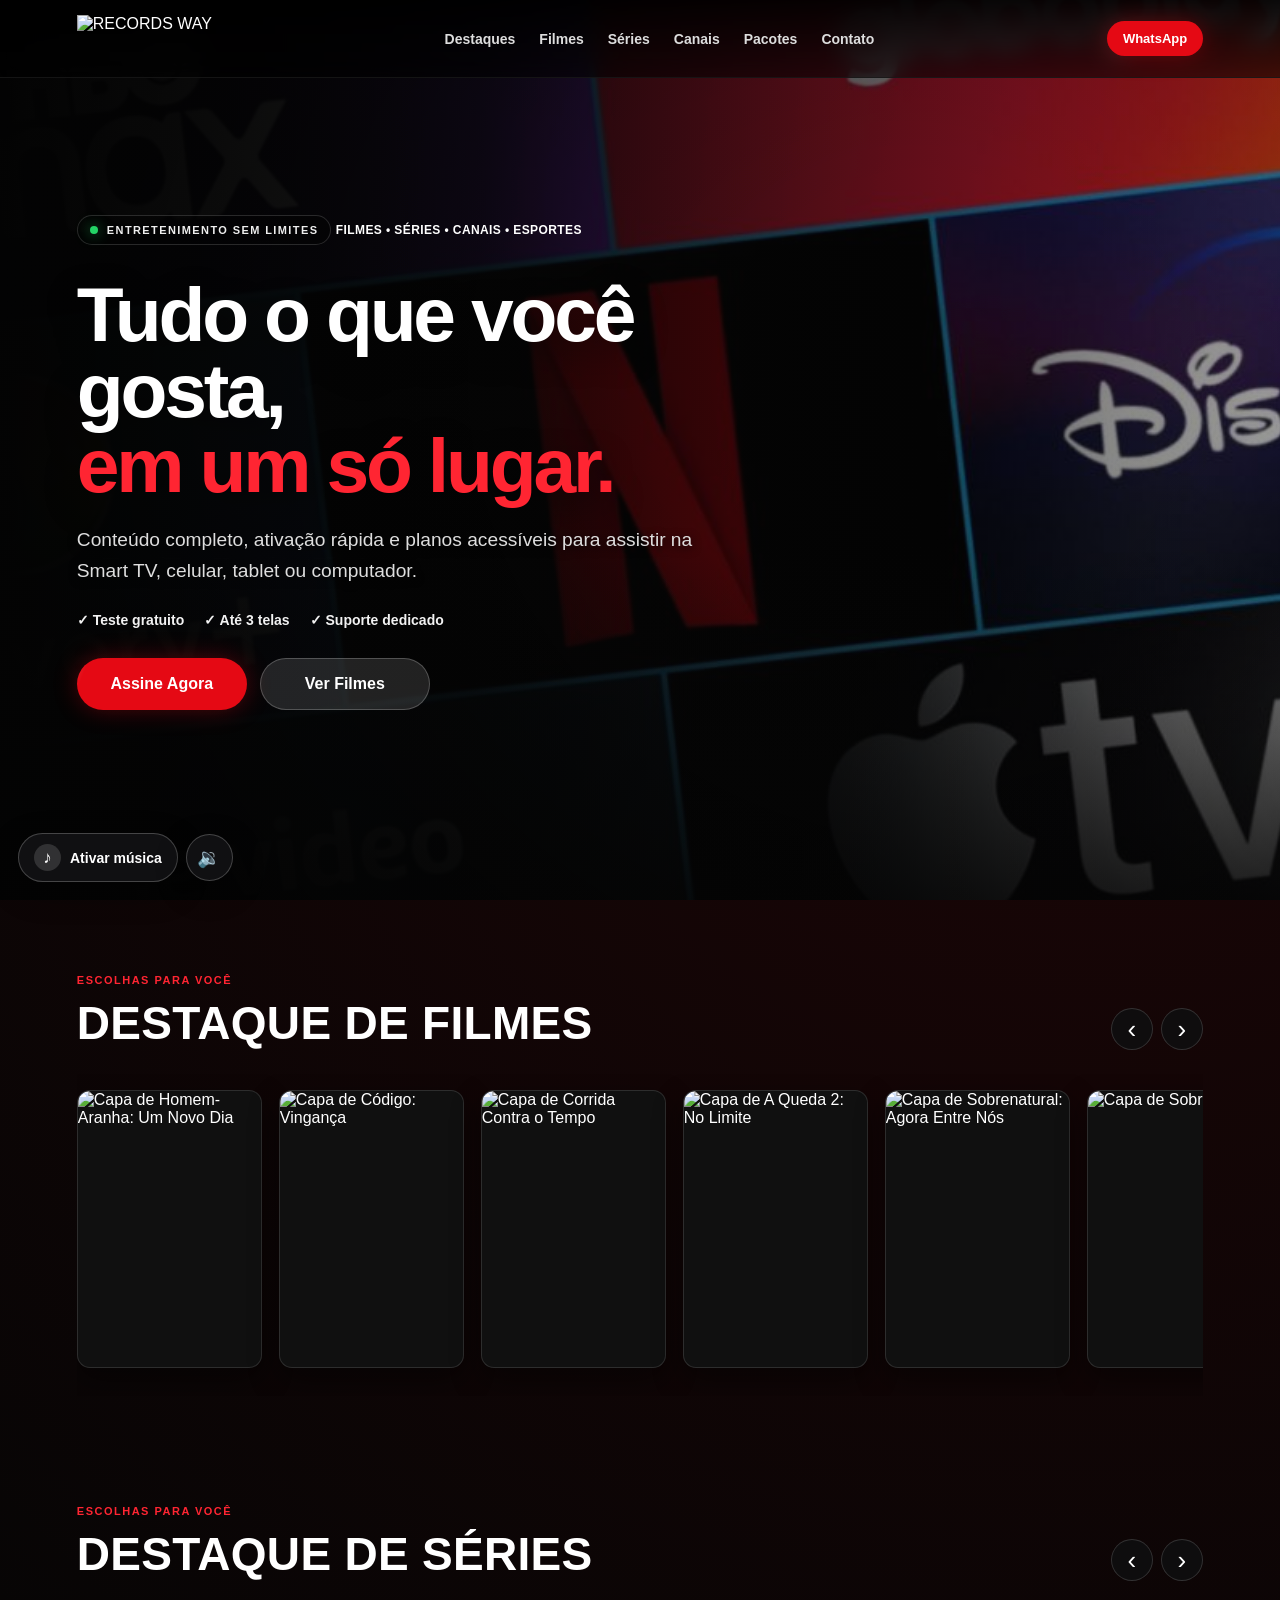
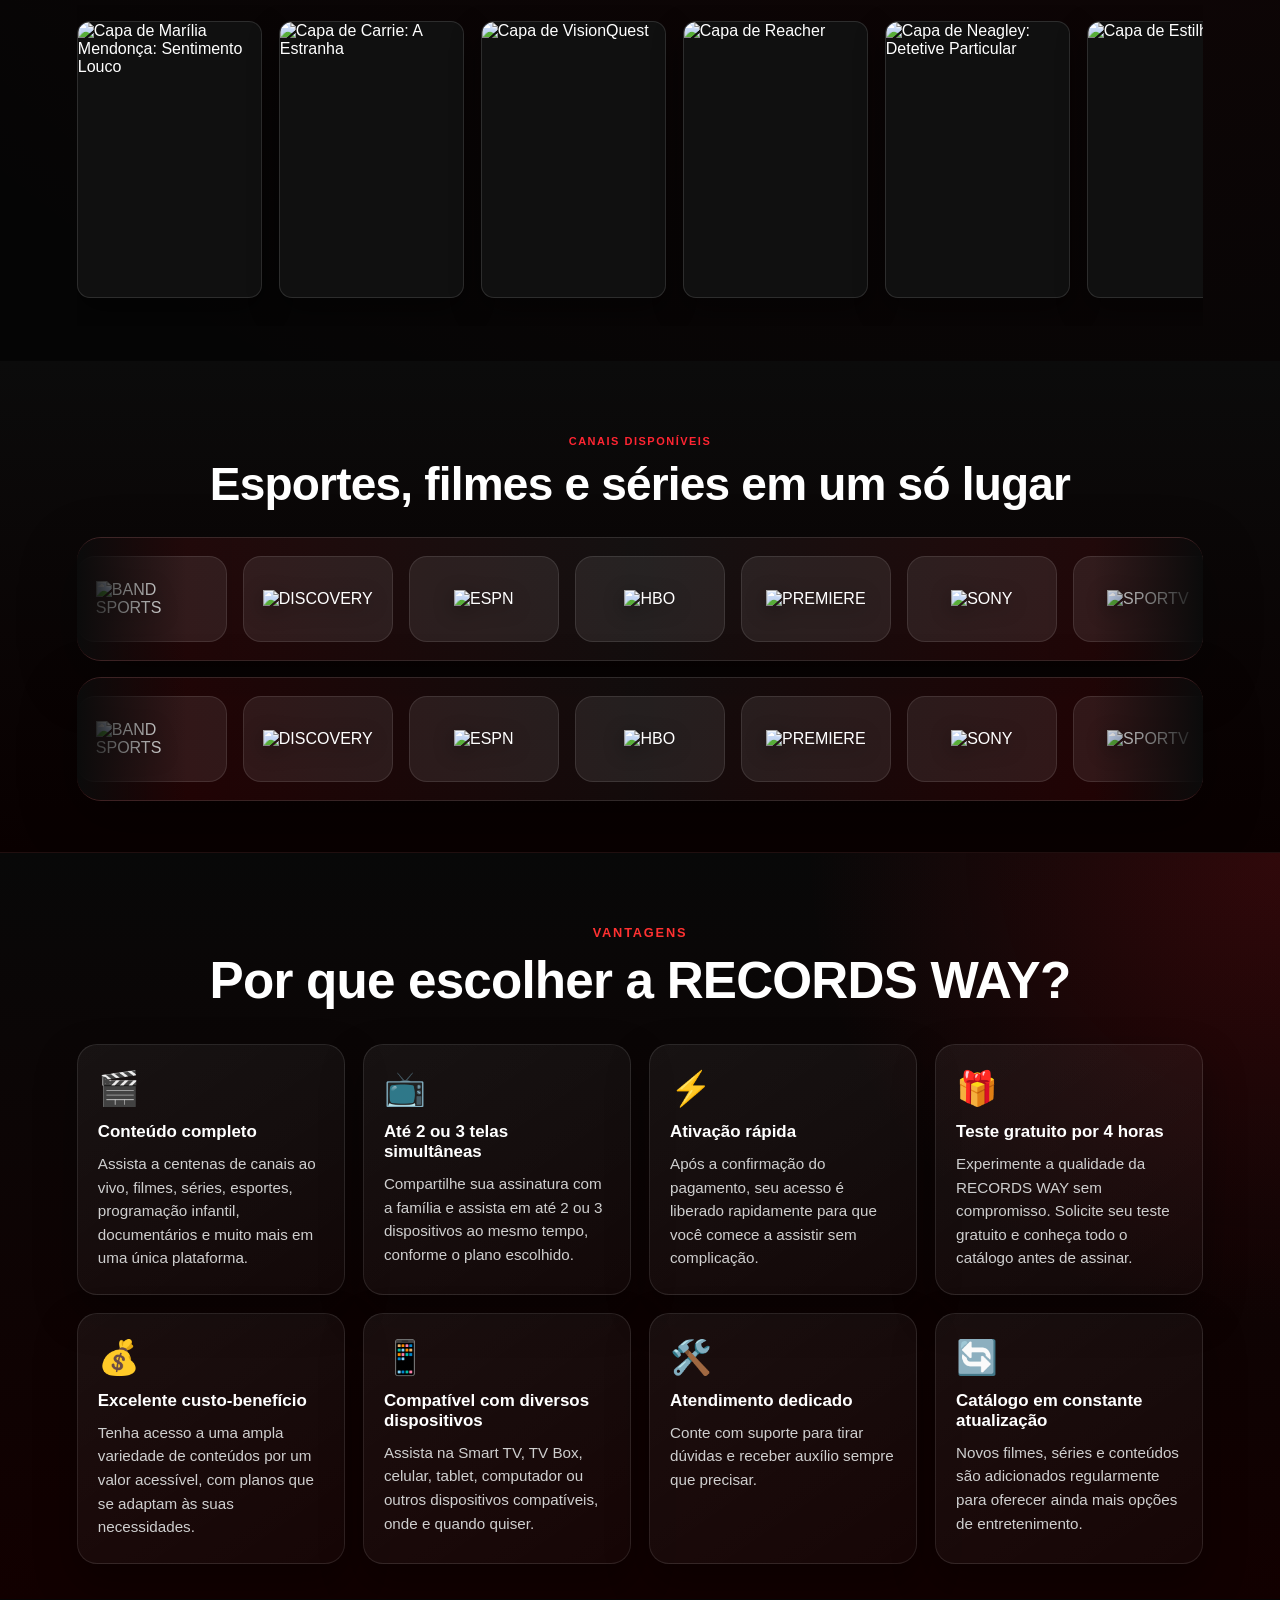
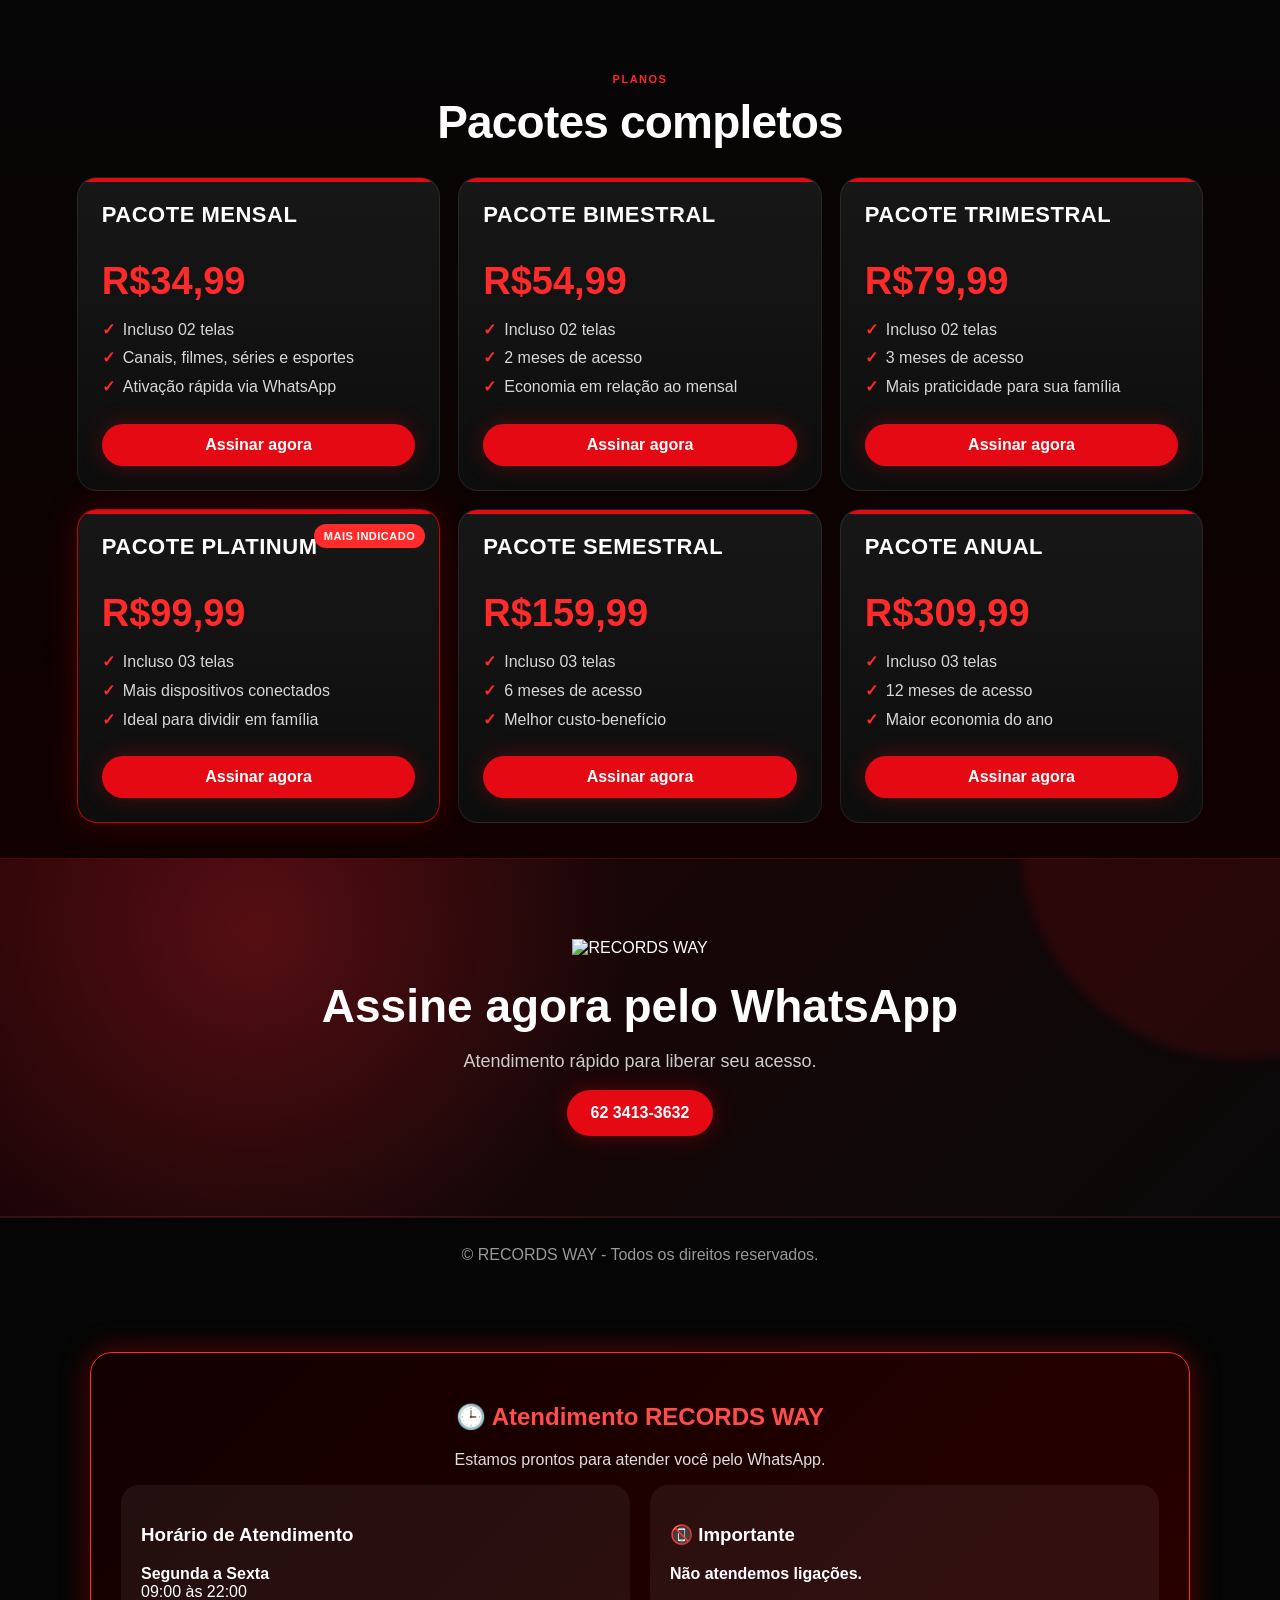
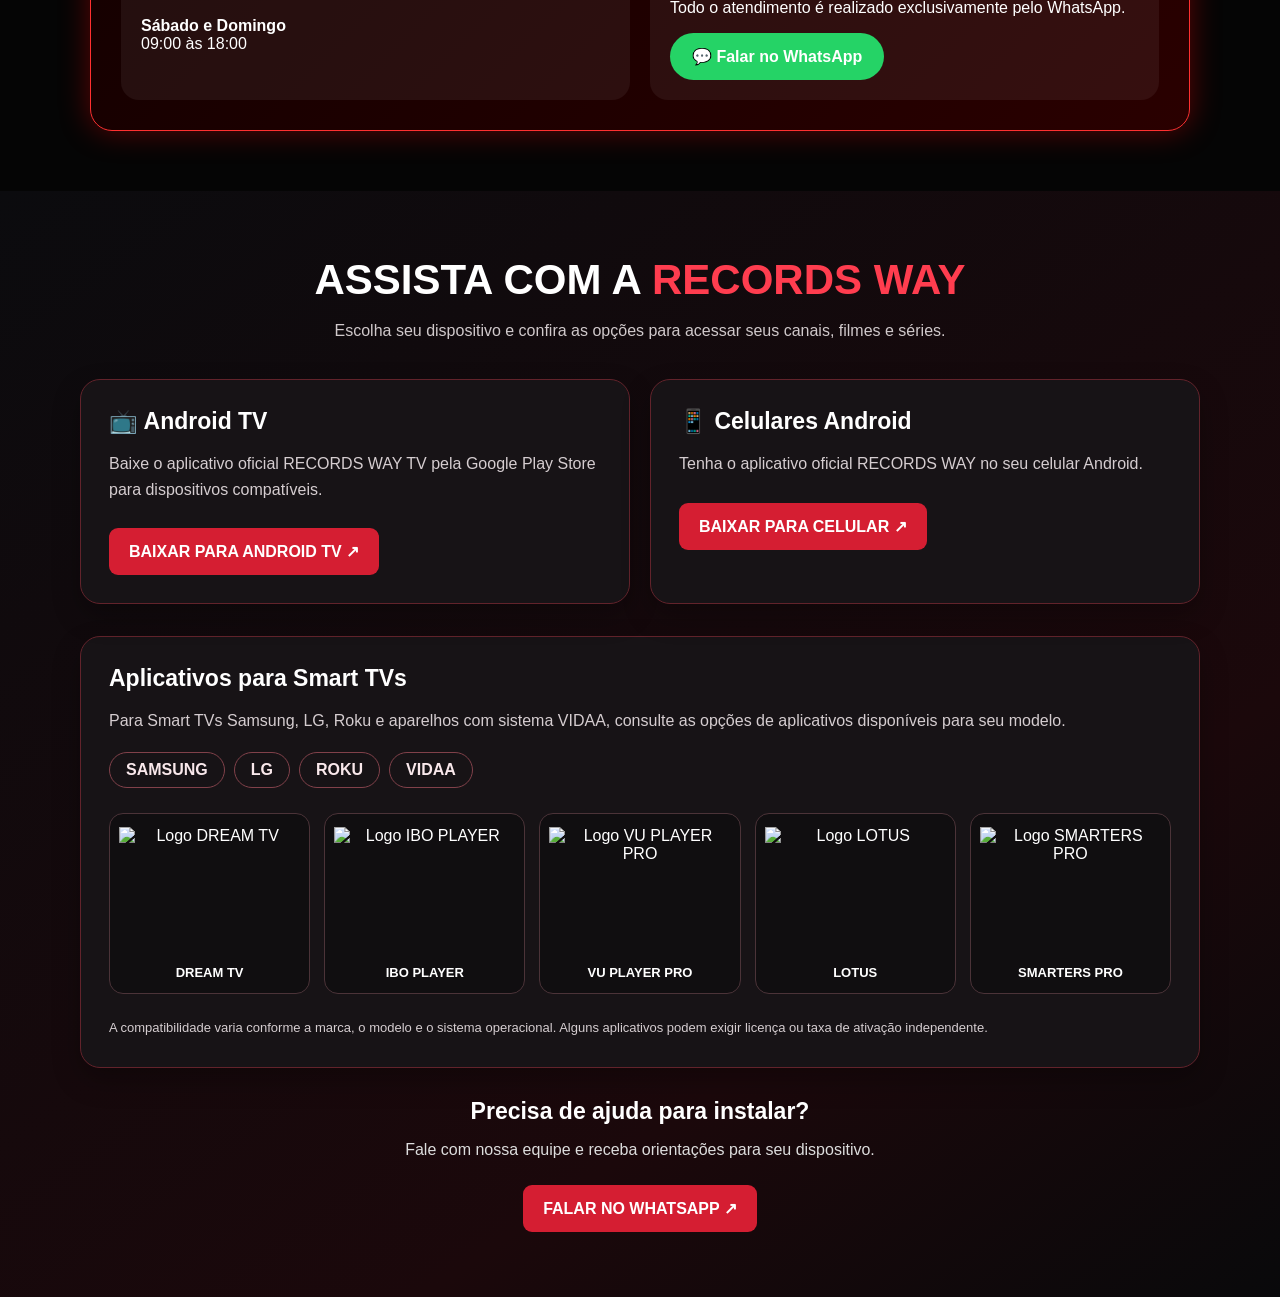
==== index.html @ 3a25c55c "Add files via upload" ====
<!DOCTYPE html>

<html lang="pt-BR">
<head>
<meta charset="utf-8"/>
<meta content="width=device-width, initial-scale=1.0" name="viewport"/>
<title>RECORDS WAY</title>
<!-- HTML ÚNICO: todas as imagens estão embutidas, pronto para GitHub Pages. -->
<link href="[data-uri]" rel="icon"/>
<style>
*{box-sizing:border-box}html{scroll-behavior:smooth}body{margin:0;background:#060606;color:#fff;font-family:Arial,Helvetica,sans-serif}a{color:inherit;text-decoration:none}.topo{position:fixed;z-index:50;top:0;left:0;width:100%;height:76px;display:flex;align-items:center;justify-content:space-between;padding:0 6%;background:linear-gradient(180deg,rgba(0,0,0,.92),rgba(0,0,0,.55));backdrop-filter:blur(12px);border-bottom:1px solid rgba(255,255,255,.08)}.marca img{height:48px;width:auto;display:block}.topo nav{display:flex;gap:24px;font-weight:700;font-size:14px;color:#ddd}.topo nav a:hover{color:#ff1c1c}.btn{display:inline-flex;align-items:center;justify-content:center;background:#e50914;color:#fff;padding:14px 24px;border-radius:999px;font-weight:800;box-shadow:0 0 25px rgba(229,9,20,.32);transition:.25s}.btn:hover{transform:translateY(-2px);background:#ff1723}.btn.pequeno{padding:10px 16px;font-size:13px}.btn.secundario{background:rgba(255,255,255,.12);border:1px solid rgba(255,255,255,.22);box-shadow:none}.hero{position:relative;min-height:680px;display:flex;align-items:center;padding:130px 6% 80px;overflow:hidden}.hero-bg{position:absolute;inset:0;background:linear-gradient(90deg,#050505 0%,rgba(5,5,5,.9) 38%,rgba(5,5,5,.35) 100%),url('[data-uri]') center/cover no-repeat;filter:saturate(1.1)}.hero:after{content:"";position:absolute;inset:0;background:radial-gradient(circle at 85% 20%,rgba(229,9,20,.38),transparent 32%),linear-gradient(0deg,#060606 0%,transparent 36%)}.hero-conteudo{position:relative;z-index:2;max-width:650px}.tag,.titulo span,.titulo-linha span{display:inline-block;color:#ff3030;text-transform:uppercase;letter-spacing:2px;font-size:12px;font-weight:900;margin-bottom:10px}.hero h1{font-size:clamp(42px,6vw,82px);line-height:.95;margin:0 0 18px}.hero p{font-size:20px;color:#d8d8d8;max-width:540px;line-height:1.5}.acoes{display:flex;gap:14px;flex-wrap:wrap;margin-top:28px}.secao{padding:60px 6%}.titulo-linha{display:flex;align-items:flex-end;justify-content:space-between;gap:20px;margin-bottom:24px}.titulo-linha h2,.titulo h2,.info h2,.cta-final h2{font-size:clamp(28px,4vw,46px);margin:0}.controles{display:flex;gap:8px}.controles button{width:42px;height:42px;border-radius:50%;border:1px solid rgba(255,255,255,.18);background:rgba(255,255,255,.1);color:#fff;font-size:26px;cursor:pointer}.controles button:hover{background:#e50914}.carrossel{display:flex;gap:18px;overflow-x:auto;scroll-snap-type:x mandatory;padding-bottom:18px;scrollbar-width:none}.carrossel::-webkit-scrollbar{display:none}.destaque-card{min-width:min(520px,86vw);height:310px;position:relative;border-radius:24px;overflow:hidden;background:#111;scroll-snap-align:start;box-shadow:0 18px 55px rgba(0,0,0,.55)}.destaque-card img{width:100%;height:100%;object-fit:cover;transition:.5s}.destaque-card:hover img{transform:scale(1.06)}.destaque-card:after{content:"";position:absolute;inset:0;background:linear-gradient(0deg,rgba(0,0,0,.9),transparent 62%)}.destaque-card div{position:absolute;left:22px;right:22px;bottom:20px;z-index:2}.destaque-card h3{font-size:28px;margin:0 0 6px}.destaque-card p{margin:0;color:#ddd}.poster{min-width:205px;scroll-snap-align:start}.poster img{width:205px;height:310px;object-fit:cover;border-radius:18px;display:block;box-shadow:0 18px 45px rgba(0,0,0,.45);border:1px solid rgba(255,255,255,.08);transition:.25s}.poster:hover img{transform:scale(1.055);border-color:rgba(255,0,0,.55)}.poster h3{font-size:16px;margin:12px 0 0;color:#fff}.beneficios{display:grid;grid-template-columns:1fr 1.4fr;gap:28px;align-items:start}.info p{color:#cfcfcf;font-size:18px;line-height:1.5}.cards-info{display:grid;grid-template-columns:repeat(3,1fr);gap:16px}.cards-info article,.grid-pacotes article{background:linear-gradient(180deg,#171717,#0d0d0d);padding:24px;border-radius:20px;border:1px solid rgba(255,255,255,.08)}.cards-info h3,.grid-pacotes h3{margin-top:0}.cards-info p,.grid-pacotes p{color:#cfcfcf;line-height:1.45}.pacotes{background:linear-gradient(180deg,#060606,#110000)}.titulo{text-align:center;margin-bottom:28px}.grid-pacotes{display:grid;grid-template-columns:repeat(3,1fr);gap:18px}.grid-pacotes strong{font-size:34px;color:#ff2a2a}.destaque-plano{border-color:rgba(255,0,0,.7)!important;box-shadow:0 0 35px rgba(229,9,20,.22)}.cta-final{text-align:center;padding:80px 6%;background:radial-gradient(circle at center,rgba(229,9,20,.24),transparent 44%),#080808}.cta-final img{height:82px;width:auto;max-width:90%;margin-bottom:22px}.cta-final p{color:#ccc;font-size:18px}footer{text-align:center;padding:28px 6%;color:#999;border-top:1px solid rgba(255,255,255,.08)}@media(max-width:850px){.topo{height:auto;min-height:74px;gap:14px;flex-wrap:wrap;padding:14px 5%}.topo nav{order:3;width:100%;justify-content:center;gap:14px;font-size:13px}.marca img{height:38px;width:auto}.hero{min-height:620px;padding-top:150px}.beneficios{grid-template-columns:1fr}.cards-info,.grid-pacotes{grid-template-columns:1fr}.poster{min-width:165px}.poster img{width:165px;height:250px}.destaque-card{height:260px}.btn.pequeno{display:none}}

.beneficios{position:relative;overflow:hidden;background:radial-gradient(circle at top left,rgba(229,9,20,.18),transparent 34%),linear-gradient(180deg,#080808,#0d0d0d);}
.beneficios .info{max-width:1160px;margin:0 auto;text-align:center;}
.beneficios h2{font-size:clamp(28px,4vw,46px);margin:0 0 34px;letter-spacing:-.03em;text-transform:uppercase;}
.features{display:grid;grid-template-columns:repeat(4,minmax(0,1fr));gap:24px;margin-top:28px;}
.feature{position:relative;min-height:245px;padding:34px 26px 30px;border-radius:24px;background:linear-gradient(180deg,rgba(255,255,255,.09),rgba(255,255,255,.035));border:1px solid rgba(255,255,255,.12);box-shadow:0 18px 50px rgba(0,0,0,.38);overflow:hidden;transition:transform .35s ease,border-color .35s ease,box-shadow .35s ease;}
.feature:before{content:"";position:absolute;inset:-2px;background:linear-gradient(135deg,rgba(229,9,20,.55),transparent 38%,rgba(255,255,255,.12));opacity:.25;pointer-events:none;}
.feature:hover{transform:translateY(-10px) scale(1.02);border-color:rgba(255,32,43,.65);box-shadow:0 28px 70px rgba(229,9,20,.22);}
.feature .icone{display:inline-flex;align-items:center;justify-content:center;width:76px;height:76px;margin-bottom:20px;border-radius:22px;background:rgba(229,9,20,.14);font-size:42px;box-shadow:0 0 35px rgba(229,9,20,.28);}
.feature h3{position:relative;margin:0 0 14px;font-size:22px;color:#fff;}
.feature p{position:relative;margin:0;color:#d8d8d8;line-height:1.65;font-size:16px;}
@media(max-width:1100px){.features{grid-template-columns:repeat(2,minmax(0,1fr));}}@media(max-width:900px){.features{grid-template-columns:1fr}.feature{min-height:auto}.beneficios h2{text-align:center}}



/* Seção com logos de canais à direita */
.beneficios-com-canais{background:radial-gradient(circle at 82% 28%,rgba(229,9,20,.18),transparent 35%),linear-gradient(180deg,#080808,#0f0000);}
.beneficios-layout{display:grid;grid-template-columns:minmax(0,1.15fr) minmax(320px,.85fr);gap:30px;align-items:start;}
.beneficios-layout .features{grid-template-columns:repeat(2,minmax(0,1fr));}
.canais-box{position:sticky;top:92px;padding:28px;border-radius:28px;background:linear-gradient(180deg,rgba(255,255,255,.08),rgba(255,255,255,.03));border:1px solid rgba(255,255,255,.12);box-shadow:0 24px 70px rgba(0,0,0,.45);overflow:hidden;}
.canais-box:before{content:"";position:absolute;inset:-70px -90px auto auto;width:220px;height:220px;background:rgba(229,9,20,.26);filter:blur(50px);border-radius:50%;}
.tag-canais{position:relative;display:inline-flex;margin-bottom:14px;padding:8px 13px;border-radius:999px;background:rgba(229,9,20,.18);color:#fff;border:1px solid rgba(255,255,255,.12);font-size:13px;font-weight:800;text-transform:uppercase;letter-spacing:.05em;}
.canais-box h3{position:relative;margin:0 0 22px;font-size:clamp(22px,2.4vw,34px);line-height:1.08;color:#fff;}
.logos-canais{position:relative;display:grid;grid-template-columns:repeat(2,minmax(0,1fr));gap:14px;}
.canal-logo{min-height:86px;display:flex;align-items:center;justify-content:center;flex-direction:column;gap:8px;padding:14px;border-radius:18px;background:rgba(0,0,0,.42);border:1px solid rgba(255,255,255,.09);transition:.28s ease;}
.canal-logo:hover{transform:translateY(-5px) scale(1.03);border-color:rgba(255,32,43,.65);box-shadow:0 18px 42px rgba(229,9,20,.22);}
.canal-logo img{max-width:132px;max-height:42px;object-fit:contain;filter:drop-shadow(0 0 10px rgba(255,255,255,.08));}
.canal-logo span{font-size:11px;color:#bdbdbd;text-align:center;letter-spacing:.04em;text-transform:uppercase;}
@media(max-width:1050px){.beneficios-layout{grid-template-columns:1fr}.canais-box{position:relative;top:auto}.beneficios-layout .features{grid-template-columns:repeat(2,minmax(0,1fr));}}
@media(max-width:700px){.beneficios-layout .features,.logos-canais{grid-template-columns:1fr}.canais-box{padding:22px}.canal-logo{min-height:76px}.canal-logo img{max-width:160px;max-height:44px}}


/* Opção 03 - benefícios + canais em faixas horizontais */
.beneficios-opcao-03{display:block;background:radial-gradient(circle at top,rgba(229,9,20,.18),transparent 42%),linear-gradient(180deg,#080808,#0b0b0b);padding-top:70px;padding-bottom:38px;}
.beneficios-topo{text-align:center;max-width:1000px;margin:0 auto 32px;}
.beneficios-topo h2{font-size:clamp(30px,4.4vw,52px);margin:0;text-transform:uppercase;letter-spacing:-.04em;}
.features-opcao-03{display:grid;grid-template-columns:repeat(4,minmax(0,1fr));gap:18px;max-width:1180px;margin:0 auto;}
.features-opcao-03 .feature{background:linear-gradient(180deg,rgba(255,255,255,.08),rgba(255,255,255,.03));border:1px solid rgba(255,255,255,.12);border-radius:24px;padding:26px 22px;min-height:230px;text-align:center;box-shadow:0 18px 50px rgba(0,0,0,.35);transition:.25s;}
.features-opcao-03 .feature:hover{transform:translateY(-6px);border-color:rgba(255,0,0,.55);box-shadow:0 24px 70px rgba(229,9,20,.16);}
.features-opcao-03 .icone{font-size:42px;display:block;margin-bottom:14px;}
.features-opcao-03 h3{margin:0 0 10px;font-size:20px;color:#fff;}
.features-opcao-03 p{margin:0;color:#cfcfcf;line-height:1.48;font-size:15px;}
.feature-teste{background:linear-gradient(180deg,rgba(229,9,20,.22),rgba(255,255,255,.04))!important;border-color:rgba(229,9,20,.55)!important;}
.canais-disponiveis-opcao-03{padding-top:42px;padding-bottom:64px;background:linear-gradient(180deg,#0b0b0b,#090000);overflow:hidden;}
.canais-titulo{margin-bottom:26px;}
.canais-titulo h2{max-width:920px;margin:0 auto;font-size:clamp(28px,4vw,46px);}
.faixa-canais{position:relative;margin:16px auto;max-width:1180px;overflow:hidden;border-top:1px solid rgba(255,255,255,.12);border-bottom:1px solid rgba(255,255,255,.12);background:linear-gradient(90deg,rgba(229,9,20,.12),rgba(255,255,255,.045),rgba(229,9,20,.12));border-radius:24px;padding:18px 0;box-shadow:0 18px 55px rgba(0,0,0,.38);}
.faixa-canais:before,.faixa-canais:after{content:"";position:absolute;top:0;width:110px;height:100%;z-index:3;pointer-events:none;}
.faixa-canais:before{left:0;background:linear-gradient(90deg,#0b0b0b,transparent);}
.faixa-canais:after{right:0;background:linear-gradient(270deg,#0b0b0b,transparent);}
.linha-logos{display:flex;align-items:center;gap:16px;width:max-content;animation:rw-marquee 26s linear infinite;}
.faixa-canais-dois .linha-logos{animation-direction:reverse;animation-duration:32s;}
.canal-logo{flex:0 0 auto;width:150px;height:76px;border-radius:18px;background:rgba(255,255,255,.08);border:1px solid rgba(255,255,255,.10);display:flex;align-items:center;justify-content:center;padding:13px 18px;transition:.25s;}
.canal-logo:hover{transform:scale(1.06);background:rgba(229,9,20,.16);border-color:rgba(255,0,0,.45);box-shadow:0 0 24px rgba(229,9,20,.26);}
.canal-logo img{display:block;max-width:116px;max-height:46px;object-fit:contain;filter:drop-shadow(0 5px 10px rgba(0,0,0,.4));}
@keyframes rw-marquee{from{transform:translateX(0)}to{transform:translateX(-50%)}}
@media(max-width:1050px){.features-opcao-03{grid-template-columns:repeat(2,minmax(0,1fr));}.features-opcao-03 .feature{min-height:210px}.canal-logo{width:132px;height:68px}.canal-logo img{max-width:102px;max-height:40px}}
@media(max-width:620px){.beneficios-opcao-03{padding-top:48px}.features-opcao-03{grid-template-columns:1fr}.features-opcao-03 .feature{min-height:auto}.faixa-canais{border-radius:18px;margin:12px -2%;}.canal-logo{width:118px;height:62px;padding:10px 14px}.canal-logo img{max-width:92px;max-height:34px}.linha-logos{gap:12px;animation-duration:20s}}


.grid-pacotes article{position:relative;overflow:hidden;display:flex;flex-direction:column;gap:12px;min-height:245px}.grid-pacotes article:before{content:"";position:absolute;top:0;left:0;width:100%;height:4px;background:#e50914}.grid-pacotes h3{font-size:22px;text-transform:uppercase;letter-spacing:.5px}.grid-pacotes .valor{font-size:38px;color:#ff2a2a;font-weight:900;line-height:1}.grid-pacotes ul{list-style:none;padding:0;margin:4px 0 10px;color:#d7d7d7;line-height:1.8}.grid-pacotes li:before{content:"✓";color:#ff2a2a;font-weight:900;margin-right:8px}.grid-pacotes .btn-plano{margin-top:auto;display:inline-flex;justify-content:center;align-items:center;background:#e50914;color:#fff;border-radius:999px;padding:12px 16px;font-weight:900;box-shadow:0 0 22px rgba(229,9,20,.28);transition:.25s}.grid-pacotes .btn-plano:hover{transform:translateY(-2px);background:#ff1723}.destaque-plano .selo{position:absolute;top:14px;right:14px;background:#ff2a2a;color:#fff;border-radius:999px;padding:6px 10px;font-size:11px;font-weight:900;letter-spacing:.5px}
.poster h3{display:none!important;}

.canal-logo-novo img{max-width:160px;max-height:58px;object-fit:contain;filter:drop-shadow(0 8px 14px rgba(0,0,0,.45));}
@media(max-width:700px){.canal-logo-novo img{max-width:150px;max-height:50px}}


/* Seção Por que escolher - adicionada */
.beneficios-records{
  padding:70px 6%;
  background:radial-gradient(circle at top right,rgba(229,9,20,.18),transparent 32%),linear-gradient(180deg,#080808,#120000);
  border-top:1px solid rgba(255,255,255,.06);
}
.beneficios-records .titulo-beneficios{text-align:center;margin-bottom:34px;}
.beneficios-records .titulo-beneficios span{color:#ff3131;text-transform:uppercase;letter-spacing:.14em;font-weight:800;font-size:.8rem;}
.beneficios-records .titulo-beneficios h2{color:#fff;font-size:clamp(2rem,4vw,3.2rem);margin:10px 0 0;}
.grid-beneficios-records{display:grid;grid-template-columns:repeat(4,minmax(0,1fr));gap:18px;max-width:1220px;margin:0 auto;}
.card-beneficio-records{background:linear-gradient(145deg,rgba(255,255,255,.08),rgba(255,255,255,.03));border:1px solid rgba(255,255,255,.10);border-radius:20px;padding:24px 20px;box-shadow:0 18px 40px rgba(0,0,0,.35);transition:.25s ease;min-height:220px;}
.card-beneficio-records:hover{transform:translateY(-6px);border-color:rgba(255,49,49,.65);box-shadow:0 20px 55px rgba(229,9,20,.22);}
.card-beneficio-records .icone{font-size:2.1rem;display:block;margin-bottom:14px;}
.card-beneficio-records h3{color:#fff;margin:0 0 10px;font-size:1.06rem;}
.card-beneficio-records p{color:#cfcfcf;line-height:1.55;font-size:.95rem;margin:0;}
@media(max-width:1050px){.grid-beneficios-records{grid-template-columns:repeat(2,minmax(0,1fr));}.card-beneficio-records{min-height:190px;}}
@media(max-width:620px){.beneficios-records{padding:52px 5%;}.grid-beneficios-records{grid-template-columns:1fr;}.card-beneficio-records{min-height:auto;}}


/* Ajuste: exibir as capas completas na seção Destaques de lançamentos */
.poster img{
  object-fit:contain;
  object-position:center;
  background:#0b0b0b;
  padding:3px;
}

/* Correção definitiva: capas completas nos Destaques da Semana */
.destaque-carrossel{align-items:flex-start;}
.destaque-card{
  min-width:220px !important;
  width:220px !important;
  height:auto !important;
  border-radius:18px !important;
  overflow:visible !important;
  background:transparent !important;
  box-shadow:none !important;
}
.destaque-card img{
  width:220px !important;
  height:auto !important;
  aspect-ratio:2 / 3 !important;
  object-fit:contain !important;
  object-position:center !important;
  display:block !important;
  border-radius:18px !important;
  background:#111 !important;
  border:1px solid rgba(255,255,255,.10) !important;
  box-shadow:0 18px 55px rgba(0,0,0,.55) !important;
}
.destaque-card:hover img{transform:scale(1.025) !important;}
.destaque-card:after{display:none !important;}
.destaque-card div{
  position:static !important;
  padding:12px 3px 0 !important;
}
.destaque-card h3{font-size:17px !important;margin:0 0 5px !important;}
.destaque-card p{font-size:13px !important;margin:0 !important;color:#bdbdbd !important;}
@media(max-width:850px){
  .destaque-card{min-width:170px !important;width:170px !important;}
  .destaque-card img{width:170px !important;}
}


/* Ajuste final dos destaques: imagem completa, sem áreas pretas e sem títulos */
.destaque-carrossel{align-items:flex-start!important;}
.destaque-card{
  min-width:220px!important;
  width:220px!important;
  height:auto!important;
  overflow:visible!important;
  background:transparent!important;
  border-radius:18px!important;
  box-shadow:none!important;
}
.destaque-card img{
  display:block!important;
  width:220px!important;
  height:auto!important;
  aspect-ratio:auto!important;
  object-fit:fill!important;
  object-position:center!important;
  padding:0!important;
  background:transparent!important;
  border-radius:18px!important;
  border:1px solid rgba(255,255,255,.10)!important;
  box-shadow:0 18px 55px rgba(0,0,0,.55)!important;
}
.destaque-card:after,.destaque-card>div{display:none!important;}
@media(max-width:850px){
  .destaque-card{min-width:170px!important;width:170px!important;}
  .destaque-card img{width:170px!important;height:auto!important;aspect-ratio:auto!important;}
}


</style>
<style id="premium-upgrade">
:root{--rw-red:#e50914;--rw-red2:#ff2532;--rw-bg:#050505;--rw-card:#111214;--rw-border:rgba(255,255,255,.10)}
body{background:radial-gradient(circle at 85% 8%,rgba(229,9,20,.10),transparent 30%),#050505;overflow-x:hidden}
.topo{height:78px;transition:background .35s ease,box-shadow .35s ease,border-color .35s ease}
.topo.scrolled{background:rgba(4,4,5,.96);box-shadow:0 12px 35px rgba(0,0,0,.45);border-bottom-color:rgba(229,9,20,.22)}
.topo nav a{position:relative;transition:color .25s ease}.topo nav a:after{content:"";position:absolute;left:0;bottom:-8px;width:0;height:2px;background:var(--rw-red);transition:width .25s ease}.topo nav a:hover:after{width:100%}
.hero{min-height:100vh;padding-top:145px;padding-bottom:120px;isolation:isolate}
.hero:after{content:"";position:absolute;left:0;right:0;bottom:-1px;height:180px;background:linear-gradient(transparent,#050505);z-index:-1;pointer-events:none}
.hero-bg{transform:scale(1.03);animation:heroZoom 18s ease-in-out infinite alternate;background-position:center!important;background-size:cover!important}
.hero-bg:after{content:"";position:absolute;inset:0;background:radial-gradient(circle at 72% 42%,transparent 0 18%,rgba(0,0,0,.12) 42%,rgba(0,0,0,.45) 78%),linear-gradient(0deg,rgba(5,5,5,.82),transparent 40%)}
@keyframes heroZoom{from{transform:scale(1.03)}to{transform:scale(1.09)}}
.hero-conteudo{max-width:720px;position:relative;z-index:2;animation:heroIn .9s cubic-bezier(.2,.75,.2,1) both}
@keyframes heroIn{from{opacity:0;transform:translateY(28px)}to{opacity:1;transform:none}}
.hero-status{display:inline-flex;align-items:center;gap:9px;margin-bottom:18px;padding:8px 12px;border:1px solid rgba(255,255,255,.15);border-radius:999px;background:rgba(5,5,5,.38);backdrop-filter:blur(10px);font-size:11px;font-weight:900;letter-spacing:1.4px;color:#eee}.hero-status i{width:8px;height:8px;border-radius:50%;background:#24d366;box-shadow:0 0 14px rgba(36,211,102,.75);animation:statusPulse 1.6s ease infinite}@keyframes statusPulse{50%{opacity:.45;transform:scale(.82)}}
.hero .tag{color:#fff;font-weight:800;letter-spacing:.4px}.hero h1{font-size:clamp(46px,6vw,82px);line-height:.98;letter-spacing:-3.2px;margin:14px 0 22px;max-width:850px;text-shadow:0 12px 35px rgba(0,0,0,.48)}.hero h1 strong{color:var(--rw-red2);font-weight:900}.hero p{max-width:660px;font-size:clamp(17px,1.5vw,21px);line-height:1.6;color:#dedede;text-shadow:0 2px 10px rgba(0,0,0,.8)}
.hero-beneficios{display:flex;flex-wrap:wrap;gap:10px 20px;margin:25px 0 5px;color:#f2f2f2;font-size:14px;font-weight:800}.hero-beneficios span{display:flex;align-items:center;gap:7px}.hero-beneficios span::first-letter{color:#25d366}
.hero .acoes{margin-top:30px;gap:13px}.hero .btn{min-width:170px;min-height:52px}.hero .btn:first-child{position:relative;overflow:hidden}.hero .btn:first-child:after{content:"";position:absolute;top:-80%;left:-40%;width:40%;height:260%;background:linear-gradient(90deg,transparent,rgba(255,255,255,.35),transparent);transform:rotate(22deg);animation:btnShine 4s ease-in-out infinite}@keyframes btnShine{0%,65%{left:-60%}100%{left:150%}}
.secao{position:relative;padding-top:70px;padding-bottom:35px}.titulo-linha h2,.titulo h2,.titulo-beneficios h2{letter-spacing:-.8px}.titulo-linha>div>span,.titulo>span,.titulo-beneficios>span{color:var(--rw-red2);font-weight:900;letter-spacing:1.5px;text-transform:uppercase;font-size:11px}
.carrossel{scrollbar-width:none;padding-top:16px;padding-bottom:30px}.carrossel::-webkit-scrollbar{display:none}
.destaque-card,.poster-card{transition:transform .35s cubic-bezier(.2,.7,.2,1),box-shadow .35s ease,filter .35s ease;border:1px solid transparent;overflow:hidden}.destaque-card:hover,.poster-card:hover{transform:translateY(-10px) scale(1.025);z-index:3;border-color:rgba(255,255,255,.18);box-shadow:0 25px 55px rgba(0,0,0,.65),0 0 30px rgba(229,9,20,.15);filter:saturate(1.08)}.destaque-card img,.poster-card img{transition:transform .55s ease}.destaque-card:hover img,.poster-card:hover img{transform:scale(1.04)}
.controles button{width:42px;height:42px;background:rgba(15,15,17,.88);border:1px solid rgba(255,255,255,.15);backdrop-filter:blur(8px);transition:.25s}.controles button:hover{background:var(--rw-red);border-color:var(--rw-red);transform:scale(1.08)}
.canal-logo{transition:transform .3s ease,background .3s ease,border-color .3s ease,box-shadow .3s ease}.canal-logo:hover{transform:translateY(-6px);background:rgba(255,255,255,.10);border-color:rgba(229,9,20,.38);box-shadow:0 14px 35px rgba(0,0,0,.35)}
.grid-beneficios-records>*{transition:transform .3s ease,border-color .3s ease,box-shadow .3s ease;background:linear-gradient(145deg,rgba(255,255,255,.055),rgba(255,255,255,.022))!important;border:1px solid var(--rw-border)!important}.grid-beneficios-records>*:hover{transform:translateY(-7px);border-color:rgba(229,9,20,.40)!important;box-shadow:0 20px 50px rgba(0,0,0,.35)}
.grid-pacotes>*{position:relative;overflow:hidden;transition:transform .3s ease,border-color .3s ease,box-shadow .3s ease}.grid-pacotes>*:hover{transform:translateY(-9px);border-color:rgba(229,9,20,.55)!important;box-shadow:0 24px 55px rgba(0,0,0,.42),0 0 25px rgba(229,9,20,.10)}
.cta-final{position:relative;overflow:hidden;background:radial-gradient(circle at 20% 20%,rgba(255,45,55,.25),transparent 35%),linear-gradient(135deg,#220306,#090909)!important;border-top:1px solid rgba(229,9,20,.25);border-bottom:1px solid rgba(229,9,20,.18)}
.cta-final:before{content:"";position:absolute;width:440px;height:440px;border-radius:50%;right:-180px;top:-240px;background:rgba(229,9,20,.12);filter:blur(5px)}
.reveal{opacity:0;transform:translateY(26px);transition:opacity .7s ease,transform .7s cubic-bezier(.2,.7,.2,1)}.reveal.visible{opacity:1;transform:none}
.whatsapp-float{position:fixed;right:20px;left:auto;bottom:96px;z-index:9998;display:flex;align-items:center;gap:10px;padding:12px 16px;border-radius:999px;background:#25d366;color:#071b0d;font-size:13px;font-weight:900;box-shadow:0 14px 35px rgba(0,0,0,.36),0 0 24px rgba(37,211,102,.22);transition:.25s}.whatsapp-float:hover{transform:translateY(-3px) scale(1.02);background:#32e173}.whatsapp-float b{font-size:19px}
@media(max-width:850px){.topo nav{display:none}.hero{min-height:790px;padding-top:125px;align-items:flex-end}.hero-bg{background-position:67% center!important}.hero h1{letter-spacing:-2px}.hero p{font-size:16px}.hero-beneficios{font-size:12px;gap:9px 14px}.hero .acoes{flex-direction:column;align-items:stretch;max-width:330px}.hero .btn{width:100%}.secao{padding-top:54px}.whatsapp-float{right:12px;left:auto;bottom:82px;padding:11px 13px}.whatsapp-float span{display:none}}
@media(prefers-reduced-motion:reduce){.hero-bg,.hero-conteudo,.hero-status i,.hero .btn:first-child:after{animation:none!important}.reveal{opacity:1;transform:none;transition:none}}
</style>
<style id="destaques-animados">
.destaque-carrossel{
  scroll-behavior:smooth;
  scroll-snap-type:x proximity;
  scrollbar-width:none;
  -ms-overflow-style:none;
}
.destaque-carrossel::-webkit-scrollbar{display:none;}
.destaque-card{scroll-snap-align:start;}
.destaque-card img{transition:transform .45s ease,box-shadow .45s ease,filter .45s ease!important;}
.destaque-card:hover img{
  transform:translateY(-8px) scale(1.035)!important;
  box-shadow:0 28px 75px rgba(229,9,20,.28),0 18px 55px rgba(0,0,0,.62)!important;
  filter:brightness(1.06);
}
@media (prefers-reduced-motion:reduce){
  .destaque-carrossel{scroll-behavior:auto;}
  .destaque-card img{transition:none!important;}
}
</style>
<style id="rw-filmes-series">
.rw-vitrine{scroll-margin-top:100px}.rw-capas{gap:17px;align-items:flex-start;scroll-behavior:smooth;overscroll-behavior-x:contain;scroll-snap-type:x mandatory;padding:16px 2px 28px}.rw-capa{flex:0 0 185px;min-width:185px;scroll-snap-align:start}.rw-capa img{display:block;width:100%;height:auto;aspect-ratio:2/3;object-fit:contain;border-radius:13px;border:1px solid rgba(255,255,255,.12);box-shadow:0 12px 30px rgba(0,0,0,.45);background:#101010;transition:transform .25s,border-color .25s}.rw-capa:hover img{transform:translateY(-5px);border-color:#e50914}.rw-vitrine .titulo-linha h2{letter-spacing:.3px}@media(max-width:650px){.rw-capa{flex-basis:138px;min-width:138px}.rw-capas{gap:12px}}@media(prefers-reduced-motion:reduce){.rw-capas{scroll-behavior:auto}.rw-capa img{transition:none}}
</style>
</head>
<body>
<header class="topo">
<a aria-label="RECORDS WAY" class="marca" href="#inicio"><img alt="RECORDS WAY" src="assets/img-001.webp"/></a>
<nav>
<a href="#destaques">Destaques</a>
<a href="#filmes">Filmes</a>
<a href="#series">Séries</a>
<a href="#canais">Canais</a>
<a href="#pacotes">Pacotes</a>
<a href="#contato">Contato</a>
</nav>
<a class="btn pequeno" href="https://wa.me/556234133632" target="_blank">WhatsApp</a>
</header>
<main id="inicio">
<section class="hero">
<div class="hero-bg"></div>
<div class="hero-conteudo">
<span class="hero-status"><i></i> ENTRETENIMENTO SEM LIMITES</span>
<span class="tag">Filmes • Séries • Canais • Esportes</span>
<h1>Tudo o que você gosta,<br/><strong>em um só lugar.</strong></h1>
<p>Conteúdo completo, ativação rápida e planos acessíveis para assistir na Smart TV, celular, tablet ou computador.</p>
<div class="hero-beneficios"><span>✓ Teste gratuito</span><span>✓ Até 3 telas</span><span>✓ Suporte dedicado</span></div>
<div class="acoes">
<a class="btn" href="https://wa.me/556234133632" target="_blank">Assine Agora</a>
<a class="btn secundario" href="#filmes">Ver Filmes</a>
</div>
</div>
</section>

<section class="secao rw-vitrine" id="filmes" aria-label="DESTAQUE DE FILMES">
 <div class="titulo-linha"><div><span>Escolhas para você</span><h2>DESTAQUE DE FILMES</h2></div><div class="controles"><button type="button" data-prev="filmes" aria-label="Voltar capas de DESTAQUE DE FILMES">‹</button><button type="button" data-next="filmes" aria-label="Avançar capas de DESTAQUE DE FILMES">›</button></div></div>
 <div class="carrossel rw-capas" data-carousel="filmes"><article class="rw-capa"><img src="assets/img-002.webp" alt="Capa de Homem-Aranha: Um Novo Dia" loading="eager" fetchpriority="high" decoding="async"></article><article class="rw-capa"><img src="assets/img-003.webp" alt="Capa de Código: Vingança" loading="lazy" decoding="async"></article><article class="rw-capa"><img src="assets/img-004.webp" alt="Capa de Corrida Contra o Tempo" loading="lazy" decoding="async"></article><article class="rw-capa"><img src="assets/img-005.webp" alt="Capa de A Queda 2: No Limite" loading="lazy" decoding="async"></article><article class="rw-capa"><img src="assets/img-006.webp" alt="Capa de Sobrenatural: Agora Entre Nós" loading="lazy" decoding="async"></article><article class="rw-capa"><img src="assets/img-007.webp" alt="Capa de Sobrevivência" loading="lazy" decoding="async"></article><article class="rw-capa"><img src="assets/img-008.webp" alt="Capa de O Fim da Rua" loading="lazy" decoding="async"></article><article class="rw-capa"><img src="assets/img-009.webp" alt="Capa de Pressão" loading="lazy" decoding="async"></article><article class="rw-capa"><img src="assets/img-010.webp" alt="Capa de A Milícia" loading="lazy" decoding="async"></article></div>
 </section>
<section class="secao rw-vitrine" id="series" aria-label="DESTAQUE DE SÉRIES">
 <div class="titulo-linha"><div><span>Escolhas para você</span><h2>DESTAQUE DE SÉRIES</h2></div><div class="controles"><button type="button" data-prev="series" aria-label="Voltar capas de DESTAQUE DE SÉRIES">‹</button><button type="button" data-next="series" aria-label="Avançar capas de DESTAQUE DE SÉRIES">›</button></div></div>
 <div class="carrossel rw-capas" data-carousel="series"><article class="rw-capa"><img src="assets/img-011.webp" alt="Capa de Marília Mendonça: Sentimento Louco" loading="lazy" decoding="async"></article><article class="rw-capa"><img src="assets/img-012.webp" alt="Capa de Carrie: A Estranha" loading="lazy" decoding="async"></article><article class="rw-capa"><img src="assets/img-013.webp" alt="Capa de VisionQuest" loading="lazy" decoding="async"></article><article class="rw-capa"><img src="assets/img-014.webp" alt="Capa de Reacher" loading="lazy" decoding="async"></article><article class="rw-capa"><img src="assets/img-015.webp" alt="Capa de Neagley: Detetive Particular" loading="lazy" decoding="async"></article><article class="rw-capa"><img src="assets/img-016.webp" alt="Capa de Estilhaços" loading="lazy" decoding="async"></article><article class="rw-capa"><img src="assets/img-017.webp" alt="Capa de Terra da Máfia" loading="lazy" decoding="async"></article><article class="rw-capa"><img src="assets/img-018.webp" alt="Capa de Ted Lasso" loading="lazy" decoding="async"></article><article class="rw-capa"><img src="assets/img-019.webp" alt="Capa de American Horror Story" loading="lazy" decoding="async"></article><article class="rw-capa"><img src="assets/img-020.webp" alt="Capa de The Torment" loading="lazy" decoding="async"></article></div>
 </section>
<section aria-label="Canais disponíveis" class="secao canais-disponiveis-opcao-03" id="canais">
<div class="titulo canais-titulo">
<span>Canais disponíveis</span>
<h2>Esportes, filmes e séries em um só lugar</h2>
</div>
<div class="faixa-canais faixa-canais-um">
<div class="logos-canais linha-logos">
<div class="canal-logo"><img alt="BAND SPORTS" src="assets/img-021.webp"/></div>
<div class="canal-logo"><img alt="DISCOVERY" src="assets/img-022.webp"/></div>
<div class="canal-logo"><img alt="ESPN" src="assets/img-023.webp"/></div>
<div class="canal-logo"><img alt="HBO" src="assets/img-024.webp"/></div>
<div class="canal-logo"><img alt="PREMIERE" src="assets/img-025.webp"/></div>
<div class="canal-logo"><img alt="SONY" src="assets/img-026.webp"/></div>
<div class="canal-logo"><img alt="SPORTV" src="assets/img-027.webp"/></div>
<div class="canal-logo"><img alt="TELECINE" src="assets/img-028.webp"/></div>
<div class="canal-logo"><img alt="UNIVERSAL TV" src="assets/img-029.webp"/></div>
<div class="canal-logo"><img alt="CANAL" src="assets/img-030.webp"/></div>
<div class="canal-logo canal-logo-novo"><img alt="Globo" loading="lazy" src="assets/img-031.webp"/></div>
<div class="canal-logo canal-logo-novo"><img alt="Globonews" loading="lazy" src="assets/img-032.webp"/></div>
<div class="canal-logo canal-logo-novo"><img alt="Sbt" loading="lazy" src="assets/img-033.webp"/></div>
<div class="canal-logo canal-logo-novo"><img alt="Record" loading="lazy" src="assets/img-034.webp"/></div>
<div class="canal-logo canal-logo-novo"><img alt="Record News" loading="lazy" src="assets/img-035.webp"/></div>
<div class="canal-logo canal-logo-novo"><img alt="Band" loading="lazy" src="assets/img-036.webp"/></div>
<div class="canal-logo canal-logo-novo"><img alt="Space" loading="lazy" src="assets/img-037.webp"/></div>
<div class="canal-logo canal-logo-novo"><img alt="Ae" loading="lazy" src="assets/img-038.webp"/></div>
<div class="canal-logo canal-logo-novo"><img alt="Cinemax" loading="lazy" src="assets/img-039.webp"/></div>
<div class="canal-logo canal-logo-novo"><img alt="Megapix" loading="lazy" src="assets/img-040.webp"/></div>
</div>
</div>
<div class="faixa-canais faixa-canais-dois">
<div class="logos-canais linha-logos">
<div class="canal-logo"><img alt="BAND SPORTS" src="assets/img-041.webp"/></div>
<div class="canal-logo"><img alt="DISCOVERY" src="assets/img-042.webp"/></div>
<div class="canal-logo"><img alt="ESPN" src="assets/img-043.webp"/></div>
<div class="canal-logo"><img alt="HBO" src="assets/img-044.webp"/></div>
<div class="canal-logo"><img alt="PREMIERE" src="assets/img-045.webp"/></div>
<div class="canal-logo"><img alt="SONY" src="assets/img-046.webp"/></div>
<div class="canal-logo"><img alt="SPORTV" src="assets/img-047.webp"/></div>
<div class="canal-logo"><img alt="TELECINE" src="assets/img-048.webp"/></div>
<div class="canal-logo"><img alt="UNIVERSAL TV" src="assets/img-049.webp"/></div>
<div class="canal-logo"><img alt="CANAL" src="assets/img-050.webp"/></div>
<div class="canal-logo canal-logo-novo"><img alt="Studio Universal" loading="lazy" src="assets/img-051.webp"/></div>
<div class="canal-logo canal-logo-novo"><img alt="Tnt Novelas" loading="lazy" src="assets/img-052.webp"/></div>
<div class="canal-logo canal-logo-novo"><img alt="Tnt Series" loading="lazy" src="assets/img-053.webp"/></div>
<div class="canal-logo canal-logo-novo"><img alt="Warner Channel" loading="lazy" src="assets/img-054.webp"/></div>
<div class="canal-logo canal-logo-novo"><img alt="Cartoon Network" loading="lazy" src="assets/img-055.webp"/></div>
<div class="canal-logo canal-logo-novo"><img alt="Discovery Kids" loading="lazy" src="assets/img-056.webp"/></div>
<div class="canal-logo canal-logo-novo"><img alt="Gloob" loading="lazy" src="assets/img-057.webp"/></div>
<div class="canal-logo canal-logo-novo"><img alt="Nickelodeon" loading="lazy" src="assets/img-058.webp"/></div>
<div class="canal-logo canal-logo-novo"><img alt="Zoomoo" loading="lazy" src="assets/img-059.webp"/></div>
<div class="canal-logo canal-logo-novo"><img alt="Chef Tv" loading="lazy" src="assets/img-060.webp"/></div>
</div>
</div>
</section>
<section class="secao beneficios-records" id="beneficios-records">
<div class="titulo-beneficios">
<span>Vantagens</span>
<h2>Por que escolher a RECORDS WAY?</h2>
</div>
<div class="grid-beneficios-records">
<article class="card-beneficio-records">
<span class="icone">🎬</span>
<h3>Conteúdo completo</h3>
<p>Assista a centenas de canais ao vivo, filmes, séries, esportes, programação infantil, documentários e muito mais em uma única plataforma.</p>
</article>
<article class="card-beneficio-records">
<span class="icone">📺</span>
<h3>Até 2 ou 3 telas simultâneas</h3>
<p>Compartilhe sua assinatura com a família e assista em até 2 ou 3 dispositivos ao mesmo tempo, conforme o plano escolhido.</p>
</article>
<article class="card-beneficio-records">
<span class="icone">⚡</span>
<h3>Ativação rápida</h3>
<p>Após a confirmação do pagamento, seu acesso é liberado rapidamente para que você comece a assistir sem complicação.</p>
</article>
<article class="card-beneficio-records">
<span class="icone">🎁</span>
<h3>Teste gratuito por 4 horas</h3>
<p>Experimente a qualidade da RECORDS WAY sem compromisso. Solicite seu teste gratuito e conheça todo o catálogo antes de assinar.</p>
</article>
<article class="card-beneficio-records">
<span class="icone">💰</span>
<h3>Excelente custo-benefício</h3>
<p>Tenha acesso a uma ampla variedade de conteúdos por um valor acessível, com planos que se adaptam às suas necessidades.</p>
</article>
<article class="card-beneficio-records">
<span class="icone">📱</span>
<h3>Compatível com diversos dispositivos</h3>
<p>Assista na Smart TV, TV Box, celular, tablet, computador ou outros dispositivos compatíveis, onde e quando quiser.</p>
</article>
<article class="card-beneficio-records">
<span class="icone">🛠️</span>
<h3>Atendimento dedicado</h3>
<p>Conte com suporte para tirar dúvidas e receber auxílio sempre que precisar.</p>
</article>
<article class="card-beneficio-records">
<span class="icone">🔄</span>
<h3>Catálogo em constante atualização</h3>
<p>Novos filmes, séries e conteúdos são adicionados regularmente para oferecer ainda mais opções de entretenimento.</p>
</article>
</div>
</section>
<section class="secao pacotes" id="pacotes">
<div class="titulo"><span>Planos</span><h2>Pacotes completos</h2></div>
<div class="grid-pacotes">
<article>
<h3>Pacote Mensal</h3>
<div class="valor">R$34,99</div>
<ul><li>Incluso 02 telas</li><li>Canais, filmes, séries e esportes</li><li>Ativação rápida via WhatsApp</li></ul>
<a class="btn-plano" href="https://wa.me/556234133632?text=Ol%C3%A1%2C%20quero%20assinar%20o%20PACOTE%20MENSAL%20R%2434%2C99" target="_blank">Assinar agora</a>
</article>
<article>
<h3>Pacote Bimestral</h3>
<div class="valor">R$54,99</div>
<ul><li>Incluso 02 telas</li><li>2 meses de acesso</li><li>Economia em relação ao mensal</li></ul>
<a class="btn-plano" href="https://wa.me/556234133632?text=Ol%C3%A1%2C%20quero%20assinar%20o%20PACOTE%20BIMESTRAL%20R%2454%2C99" target="_blank">Assinar agora</a>
</article>
<article>
<h3>Pacote Trimestral</h3>
<div class="valor">R$79,99</div>
<ul><li>Incluso 02 telas</li><li>3 meses de acesso</li><li>Mais praticidade para sua família</li></ul>
<a class="btn-plano" href="https://wa.me/556234133632?text=Ol%C3%A1%2C%20quero%20assinar%20o%20PACOTE%20TRIMESTRAL%20R%2479%2C99" target="_blank">Assinar agora</a>
</article>
<article class="destaque-plano">
<span class="selo">MAIS INDICADO</span>
<h3>Pacote Platinum</h3>
<div class="valor">R$99,99</div>
<ul><li>Incluso 03 telas</li><li>Mais dispositivos conectados</li><li>Ideal para dividir em família</li></ul>
<a class="btn-plano" href="https://wa.me/556234133632?text=Ol%C3%A1%2C%20quero%20assinar%20o%20PACOTE%20PLATINUM%20R%2499%2C99" target="_blank">Assinar agora</a>
</article>
<article>
<h3>Pacote Semestral</h3>
<div class="valor">R$159,99</div>
<ul><li>Incluso 03 telas</li><li>6 meses de acesso</li><li>Melhor custo-benefício</li></ul>
<a class="btn-plano" href="https://wa.me/556234133632?text=Ol%C3%A1%2C%20quero%20assinar%20o%20PACOTE%20SEMESTRAL%20R%24159%2C99" target="_blank">Assinar agora</a>
</article>
<article>
<h3>Pacote Anual</h3>
<div class="valor">R$309,99</div>
<ul><li>Incluso 03 telas</li><li>12 meses de acesso</li><li>Maior economia do ano</li></ul>
<a class="btn-plano" href="https://wa.me/556234133632?text=Ol%C3%A1%2C%20quero%20assinar%20o%20PACOTE%20ANUAL%20R%24309%2C99" target="_blank">Assinar agora</a>
</article>
</div>
</section>
<section class="cta-final" id="contato">
<img alt="RECORDS WAY" src="assets/img-061.webp"/>
<h2>Assine agora pelo WhatsApp</h2>
<p>Atendimento rápido para liberar seu acesso.</p>
<a class="btn" href="https://wa.me/556234133632" target="_blank">62 3413-3632</a>
</section>
</main>
<footer>© RECORDS WAY - Todos os direitos reservados.</footer>
<script>
document.querySelectorAll('[data-next]').forEach(btn=>{
  btn.addEventListener('click',()=>{
    const el=document.querySelector(`[data-carousel="${btn.dataset.next}"]`);
    if(el) el.scrollBy({left:el.clientWidth*.85,behavior:'smooth'});
  });
});
document.querySelectorAll('[data-prev]').forEach(btn=>{
  btn.addEventListener('click',()=>{
    const el=document.querySelector(`[data-carousel="${btn.dataset.prev}"]`);
    if(el) el.scrollBy({left:-el.clientWidth*.85,behavior:'smooth'});
  });
});

function iniciarCarrosselAutomatico(seletor, intervalo, passo){
  const carrossel=document.querySelector(seletor);
  if(!carrossel) return;

  let timer=null;
  let pausado=false;

  const avancar=()=>{
    if(pausado || document.hidden) return;
    const chegouAoFim=carrossel.scrollLeft+carrossel.clientWidth>=carrossel.scrollWidth-12;
    carrossel.scrollTo({
      left:chegouAoFim ? 0 : carrossel.scrollLeft+passo,
      behavior:'smooth'
    });
  };

  const iniciar=()=>{
    clearInterval(timer);
    timer=setInterval(avancar,intervalo);
  };

  const pausar=()=>{pausado=true;};
  const retomar=()=>{pausado=false; iniciar();};

  carrossel.addEventListener('mouseenter',pausar);
  carrossel.addEventListener('mouseleave',retomar);
  carrossel.addEventListener('touchstart',pausar,{passive:true});
  carrossel.addEventListener('touchend',()=>setTimeout(retomar,1200),{passive:true});
  carrossel.addEventListener('pointerdown',pausar);
  carrossel.addEventListener('pointerup',()=>setTimeout(retomar,900));
  document.addEventListener('visibilitychange',()=>{if(!document.hidden) iniciar();});

  iniciar();
}

iniciarCarrosselAutomatico('[data-carousel="destaques"]',2800,240);
iniciarCarrosselAutomatico('[data-carousel="lancamentos"]',3500,230);
</script>
<audio id="bgMusic" preload="auto">
<source src="Assine e Divirta-se.mp3" type="audio/mpeg"/>
</audio>
<div aria-label="Controles da música" class="audio-controls">
<button aria-label="Ativar música" class="music-toggle" id="musicToggle" title="Ativar música" type="button">
<span aria-hidden="true" class="music-icon">♪</span>
<span class="music-label">Ativar música</span>
<span class="track-title" id="trackTitle" aria-live="polite"></span>
</button>
<button aria-label="Ajustar volume" class="volume-toggle" id="volumeToggle" title="Ajustar volume" type="button">🔊</button>
<div aria-hidden="true" class="volume-panel" id="volumePanel">
<input aria-label="Volume da música" id="volumeRange" max="100" min="0" type="range" value="35"/>
<span id="volumeValue">35%</span>
</div>
</div>
<style>
.audio-controls{position:fixed;left:18px;right:auto;bottom:18px;z-index:9999;display:flex;align-items:center;gap:8px}
.music-toggle,.volume-toggle{border:1px solid rgba(255,255,255,.22);background:rgba(18,18,20,.92);color:#fff;cursor:pointer;box-shadow:0 10px 30px rgba(0,0,0,.38);backdrop-filter:blur(10px);transition:transform .2s ease,background .2s ease,border-color .2s ease}
.music-toggle{display:flex;align-items:center;gap:9px;border-radius:999px;padding:10px 15px;font:700 14px/1 Arial,sans-serif}.track-title{display:none;font:600 11px/1.2 Arial,sans-serif;color:#ffd4d4;max-width:190px;white-space:nowrap;overflow:hidden;text-overflow:ellipsis}.music-toggle.playing .track-title{display:inline}
.volume-toggle{width:47px;height:47px;border-radius:50%;font-size:19px}
.music-toggle:hover,.volume-toggle:hover{transform:translateY(-2px);border-color:rgba(255,255,255,.38)}
.music-toggle.playing,.volume-toggle.active{background:linear-gradient(135deg,#9d0000,#e00000)}
.music-icon{display:grid;place-items:center;width:27px;height:27px;border-radius:50%;background:rgba(255,255,255,.14);font-size:17px}
.music-toggle.playing .music-icon{animation:musicPulse 1.2s ease-in-out infinite}
.volume-panel{position:absolute;left:0;right:auto;bottom:58px;display:flex;align-items:center;gap:10px;width:215px;padding:12px 14px;border:1px solid rgba(255,255,255,.2);border-radius:14px;background:rgba(18,18,20,.96);box-shadow:0 12px 34px rgba(0,0,0,.45);backdrop-filter:blur(12px);opacity:0;visibility:hidden;transform:translateY(8px);transition:.2s ease}
.volume-panel.open{opacity:1;visibility:visible;transform:translateY(0)}
.volume-panel input{width:145px;accent-color:#e50914;cursor:pointer}
.volume-panel span{min-width:38px;font:700 12px Arial,sans-serif;color:#fff;text-align:right}
@keyframes musicPulse{0%,100%{transform:scale(1)}50%{transform:scale(1.12)}}
@media(max-width:600px){.audio-controls{left:12px;right:auto;bottom:12px}.music-toggle{padding:9px 12px}.music-label{font-size:12px}.volume-toggle{width:43px;height:43px}.volume-panel{width:200px;bottom:54px}.volume-panel input{width:130px}}
</style>
<script>
document.addEventListener('DOMContentLoaded',()=>{
  const audio=document.getElementById('bgMusic');
  const toggle=document.getElementById('musicToggle');
  const label=toggle.querySelector('.music-label');
  const icon=toggle.querySelector('.music-icon');
  const volumeToggle=document.getElementById('volumeToggle');
  const volumePanel=document.getElementById('volumePanel');
  const volumeRange=document.getElementById('volumeRange');
  const volumeValue=document.getElementById('volumeValue');
  const trackTitle=document.getElementById('trackTitle');
  const playlist=[
    {src:'Assine e Divirta-se.mp3',title:'É Só Chamar!',artist:'RECORDS WAY'},
    {src:'Eu Nao Vou Sair.mp3',title:'Eu Não Vou Sair',artist:'RECORDS WAY'}
  ];
  let currentTrack=0;
  let targetVolume=.35;
  let lastAudibleVolume=.35;
  let fadeTimer=null;

  function updateTrackInfo(){
    const track=playlist[currentTrack];
    trackTitle.textContent=track.artist+' — '+track.title;
    toggle.title=track.artist+' — '+track.title;
  }

  function loadTrack(index){
    currentTrack=(index+playlist.length)%playlist.length;
    const track=playlist[currentTrack];
    audio.src=track.src;
    audio.load();
    updateTrackInfo();
  }

  function updateButton(isPlaying){
    toggle.classList.toggle('playing',isPlaying);
    label.textContent=isPlaying?'Pausar':'Ativar música';
    icon.textContent=isPlaying?'❚❚':'♪';
    toggle.setAttribute('aria-label',isPlaying?'Pausar música':'Ativar música');
    if(!isPlaying) toggle.title='Ativar música';
    else updateTrackInfo();
  }


  function updateVolumeUI(){
    const percent=Math.round(targetVolume*100);
    volumeRange.value=percent;
    volumeValue.textContent=percent+'%';
    volumeToggle.textContent=percent===0?'🔇':percent<50?'🔉':'🔊';
    volumeToggle.setAttribute('aria-label',percent===0?'Ativar volume':'Ajustar volume');
    volumeToggle.title=percent===0?'Ativar volume':'Ajustar volume';
  }

  volumeToggle.addEventListener('click',(event)=>{
    event.stopPropagation();
    const open=!volumePanel.classList.contains('open');
    volumePanel.classList.toggle('open',open);
    volumeToggle.classList.toggle('active',open);
    volumePanel.setAttribute('aria-hidden',String(!open));
  });

  volumeRange.addEventListener('input',()=>{
    targetVolume=Number(volumeRange.value)/100;
    if(targetVolume>0) lastAudibleVolume=targetVolume;
    clearInterval(fadeTimer);
    fadeTimer=null;
    audio.volume=targetVolume;
    updateVolumeUI();
  });

  volumeToggle.addEventListener('dblclick',(event)=>{
    event.preventDefault();
    targetVolume=targetVolume>0?0:lastAudibleVolume;
    audio.volume=targetVolume;
    updateVolumeUI();
  });

  document.addEventListener('click',(event)=>{
    if(!volumePanel.contains(event.target) && event.target!==volumeToggle){
      volumePanel.classList.remove('open');
      volumeToggle.classList.remove('active');
      volumePanel.setAttribute('aria-hidden','true');
    }
  });

  updateVolumeUI();

  function fadeTo(target,duration=900,onDone){
    clearInterval(fadeTimer);
    const start=audio.volume;
    const steps=24;
    let step=0;
    fadeTimer=setInterval(()=>{
      step++;
      audio.volume=Math.max(0,Math.min(1,start+(target-start)*(step/steps)));
      if(step>=steps){clearInterval(fadeTimer);fadeTimer=null;if(onDone)onDone();}
    },duration/steps);
  }

  async function startMusic(){
    try{
      audio.volume=0;
      await audio.play();
      updateButton(true);
      fadeTo(targetVolume,1000);
      return true;
    }catch(e){
      updateButton(false);
      return false;
    }
  }

  function pauseMusic(){
    fadeTo(0,650,()=>{audio.pause();audio.volume=targetVolume;updateButton(false);});
  }

  // O botão controla o áudio sem disparar o evento global de primeira interação.
  toggle.addEventListener('pointerdown',(event)=>event.stopPropagation());
  toggle.addEventListener('touchstart',(event)=>event.stopPropagation(),{passive:true});
  toggle.addEventListener('click',(event)=>{
    event.stopPropagation();
    clearInterval(fadeTimer);
    fadeTimer=null;
    if(audio.paused) startMusic(); else pauseMusic();
  });

  // Ao terminar uma faixa, inicia automaticamente a próxima música da playlist.
  audio.addEventListener('ended',()=>{
    loadTrack(currentTrack+1);
    startMusic();
  });

  // Música reproduz somente por ação direta no botão do player.
  updateButton(false);
});
</script>
<section style="max-width:1100px;margin:60px auto;padding:30px;background:linear-gradient(135deg,#120000,#2a0000);border:1px solid #ff3030;border-radius:22px;box-shadow:0 0 30px rgba(255,0,0,.35);color:#fff">
<h2 style="text-align:center;color:#ff4d4d">🕒 Atendimento RECORDS WAY</h2>
<p style="text-align:center;color:#ddd">Estamos prontos para atender você pelo WhatsApp.</p>
<div style="display:grid;grid-template-columns:repeat(auto-fit,minmax(260px,1fr));gap:20px">
<div style="background:rgba(255,255,255,.06);padding:20px;border-radius:18px">
<h3>Horário de Atendimento</h3>
<p><b>Segunda a Sexta</b><br/>09:00 às 22:00</p>
<p><b>Sábado e Domingo</b><br/>09:00 às 18:00</p>
</div>
<div style="background:rgba(255,255,255,.06);padding:20px;border-radius:18px">
<h3>📵 Importante</h3>
<p><b>Não atendemos ligações.</b></p>
<p>Todo o atendimento é realizado exclusivamente pelo WhatsApp.</p>
<a href="https://wa.me/" style="display:inline-block;background:#25D366;color:#fff;padding:14px 22px;border-radius:30px;text-decoration:none;font-weight:bold">💬 Falar no WhatsApp</a>
</div></div></section>

<style>
#rw-apps-section{background:linear-gradient(145deg,#0b0b0e,#1b080b 70%,#09090b);color:#fff;padding:65px 20px;font-family:Arial,sans-serif;}
#rw-apps-section *{box-sizing:border-box}#rw-apps-section .rw-wrap{max-width:1120px;margin:auto}#rw-apps-section h2{font-size:clamp(27px,4vw,42px);text-align:center;margin:0 0 14px;color:white}#rw-apps-section h3{font-size:23px;margin:0 0 14px;color:white}#rw-apps-section .rw-accent{color:#ff3d4f}#rw-apps-section .rw-lead{text-align:center;color:#d0c9cb;line-height:1.6;margin:0 auto 36px;max-width:760px}#rw-apps-section .rw-downloads{display:grid;grid-template-columns:repeat(2,minmax(0,1fr));gap:20px;margin-bottom:32px}#rw-apps-section .rw-panel{border:1px solid #62232b;border-radius:20px;background:#171316;padding:28px;box-shadow:0 12px 28px #0004}#rw-apps-section .rw-panel p{color:#d5cdd0;line-height:1.6}#rw-apps-section .rw-btn{display:inline-block;margin-top:10px;background:#d51e32;color:white!important;padding:14px 20px;border-radius:9px;text-decoration:none;font-weight:700}#rw-apps-section .rw-btn:hover{background:#f03247}#rw-apps-section .rw-tags{display:flex;flex-wrap:wrap;gap:9px;margin:18px 0 25px}#rw-apps-section .rw-tags span{border:1px solid #81414a;border-radius:30px;padding:8px 16px;color:#f9e8eb;font-weight:700}#rw-apps-section .rw-app-grid{display:grid;grid-template-columns:repeat(5,minmax(0,1fr));gap:14px}#rw-apps-section .rw-app-card{min-width:0;border:1px solid #4b3338;border-radius:14px;padding:13px 9px;background:#100e10;text-align:center;display:flex;flex-direction:column;align-items:center;justify-content:center;gap:13px}#rw-apps-section .rw-app-card img{width:100%;height:125px;object-fit:contain}#rw-apps-section .rw-app-card strong{font-size:13px;color:#fff}#rw-apps-section .rw-note{font-size:13px;color:#bbb0b3;margin:24px 0 0;line-height:1.6}#rw-apps-section .rw-help{text-align:center;margin-top:30px}#rw-apps-section .rw-help p{color:#ddd}@media(max-width:760px){#rw-apps-section{padding:45px 15px}#rw-apps-section .rw-downloads{grid-template-columns:1fr}#rw-apps-section .rw-app-grid{grid-template-columns:repeat(2,minmax(0,1fr))}#rw-apps-section .rw-app-card img{height:115px}#rw-apps-section .rw-panel{padding:22px}}
</style>
<section id="rw-apps-section" aria-label="Aplicativos e dispositivos RECORDS WAY"><div class="rw-wrap">
<h2>ASSISTA COM A <span class="rw-accent">RECORDS WAY</span></h2><p class="rw-lead">Escolha seu dispositivo e confira as opções para acessar seus canais, filmes e séries.</p>
<div class="rw-downloads"><div class="rw-panel"><h3>📺 Android TV</h3><p>Baixe o aplicativo oficial RECORDS WAY TV pela Google Play Store para dispositivos compatíveis.</p><a class="rw-btn" target="_blank" rel="noopener noreferrer" href="https://play.google.com/store/apps/details?id=com.recordwaytv.app">BAIXAR PARA ANDROID TV ↗</a></div><div class="rw-panel"><h3>📱 Celulares Android</h3><p>Tenha o aplicativo oficial RECORDS WAY no seu celular Android.</p><a class="rw-btn" target="_blank" rel="noopener noreferrer" href="https://play.google.com/store/apps/details?id=com.recordwaytvmobile.app">BAIXAR PARA CELULAR ↗</a></div></div>
<div class="rw-panel"><h3>Aplicativos para Smart TVs</h3><p>Para Smart TVs Samsung, LG, Roku e aparelhos com sistema VIDAA, consulte as opções de aplicativos disponíveis para seu modelo.</p><div class="rw-tags"><span>SAMSUNG</span><span>LG</span><span>ROKU</span><span>VIDAA</span></div><div class="rw-app-grid"><div class="rw-app-card"><img src="assets/img-062.webp" alt="Logo DREAM TV" loading="lazy"><strong>DREAM TV</strong></div><div class="rw-app-card"><img src="assets/img-063.webp" alt="Logo IBO PLAYER" loading="lazy"><strong>IBO PLAYER</strong></div><div class="rw-app-card"><img src="assets/img-064.webp" alt="Logo VU PLAYER PRO" loading="lazy"><strong>VU PLAYER PRO</strong></div><div class="rw-app-card"><img src="assets/img-065.webp" alt="Logo LOTUS" loading="lazy"><strong>LOTUS</strong></div><div class="rw-app-card"><img src="assets/img-066.webp" alt="Logo SMARTERS PRO" loading="lazy"><strong>SMARTERS PRO</strong></div></div><p class="rw-note">A compatibilidade varia conforme a marca, o modelo e o sistema operacional. Alguns aplicativos podem exigir licença ou taxa de ativação independente.</p></div>
<div class="rw-help"><h3>Precisa de ajuda para instalar?</h3><p>Fale com nossa equipe e receba orientações para seu dispositivo.</p><a class="rw-btn" href="https://wa.me/556231901628" target="_blank" rel="noopener noreferrer">FALAR NO WHATSAPP ↗</a></div>
</div></section>

<script id="rw-carrosseis-automaticos">
/* Movimento automático de ida e volta, sem alterar as capas originais. */
(function () {
  const reduzirMovimento = window.matchMedia('(prefers-reduced-motion: reduce)');
  ['filmes', 'series'].forEach((tipo, indice) => {
    const trilho = document.querySelector('[data-carousel="' + tipo + '"]');
    if (!trilho) return;
    let direcao = 1;
    let pausa = false;
    let espera = null;
    const intervalo = 2800;
    function mover() {
      if (pausa || document.hidden || reduzirMovimento.matches) return;
      const limite = trilho.scrollWidth - trilho.clientWidth;
      if (limite <= 2) return;
      const primeira = trilho.querySelector('.rw-capa');
      const estilo = getComputedStyle(trilho);
      const passo = primeira ? primeira.getBoundingClientRect().width + (parseFloat(estilo.columnGap) || parseFloat(estilo.gap) || 18) : trilho.clientWidth * .65;
      const atual = trilho.scrollLeft;
      if (atual >= limite - 3) direcao = -1;
      if (atual <= 3) direcao = 1;
      let destino = Math.max(0, Math.min(limite, atual + passo * direcao));
      trilho.scrollTo({left: destino, behavior: 'smooth'});
    }
    trilho.addEventListener('mouseenter', () => { pausa = true; });
    trilho.addEventListener('mouseleave', () => { pausa = false; });
    trilho.addEventListener('focusin', () => { pausa = true; });
    trilho.addEventListener('focusout', () => { pausa = false; });
    trilho.addEventListener('touchstart', () => { pausa = true; clearTimeout(espera); }, {passive:true});
    trilho.addEventListener('touchend', () => { clearTimeout(espera); espera = setTimeout(() => { pausa = false; }, 4000); }, {passive:true});
    trilho.addEventListener('pointerdown', () => { pausa = true; clearTimeout(espera); espera = setTimeout(() => { pausa = false; }, 4000); });
    setTimeout(() => { setInterval(mover, intervalo); }, indice * 1100);
  });
})();
</script>
</body>
</html>
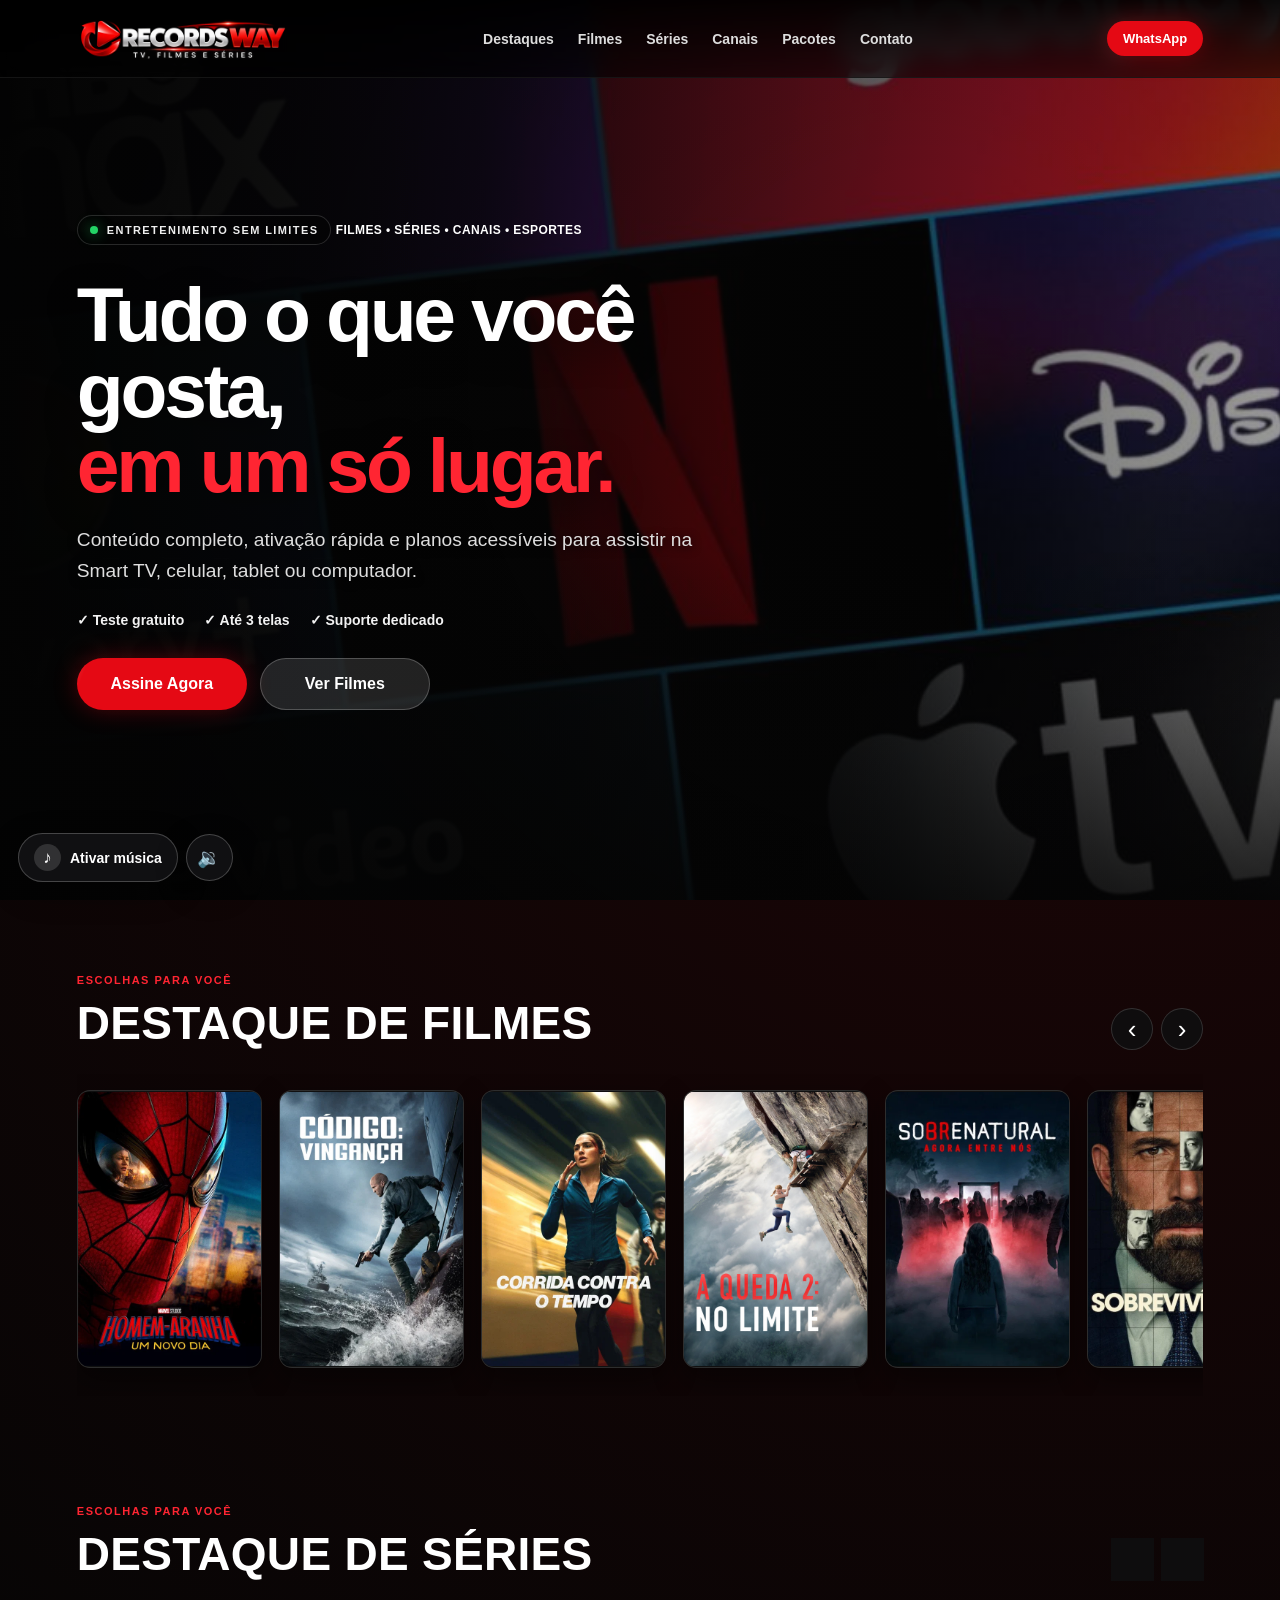
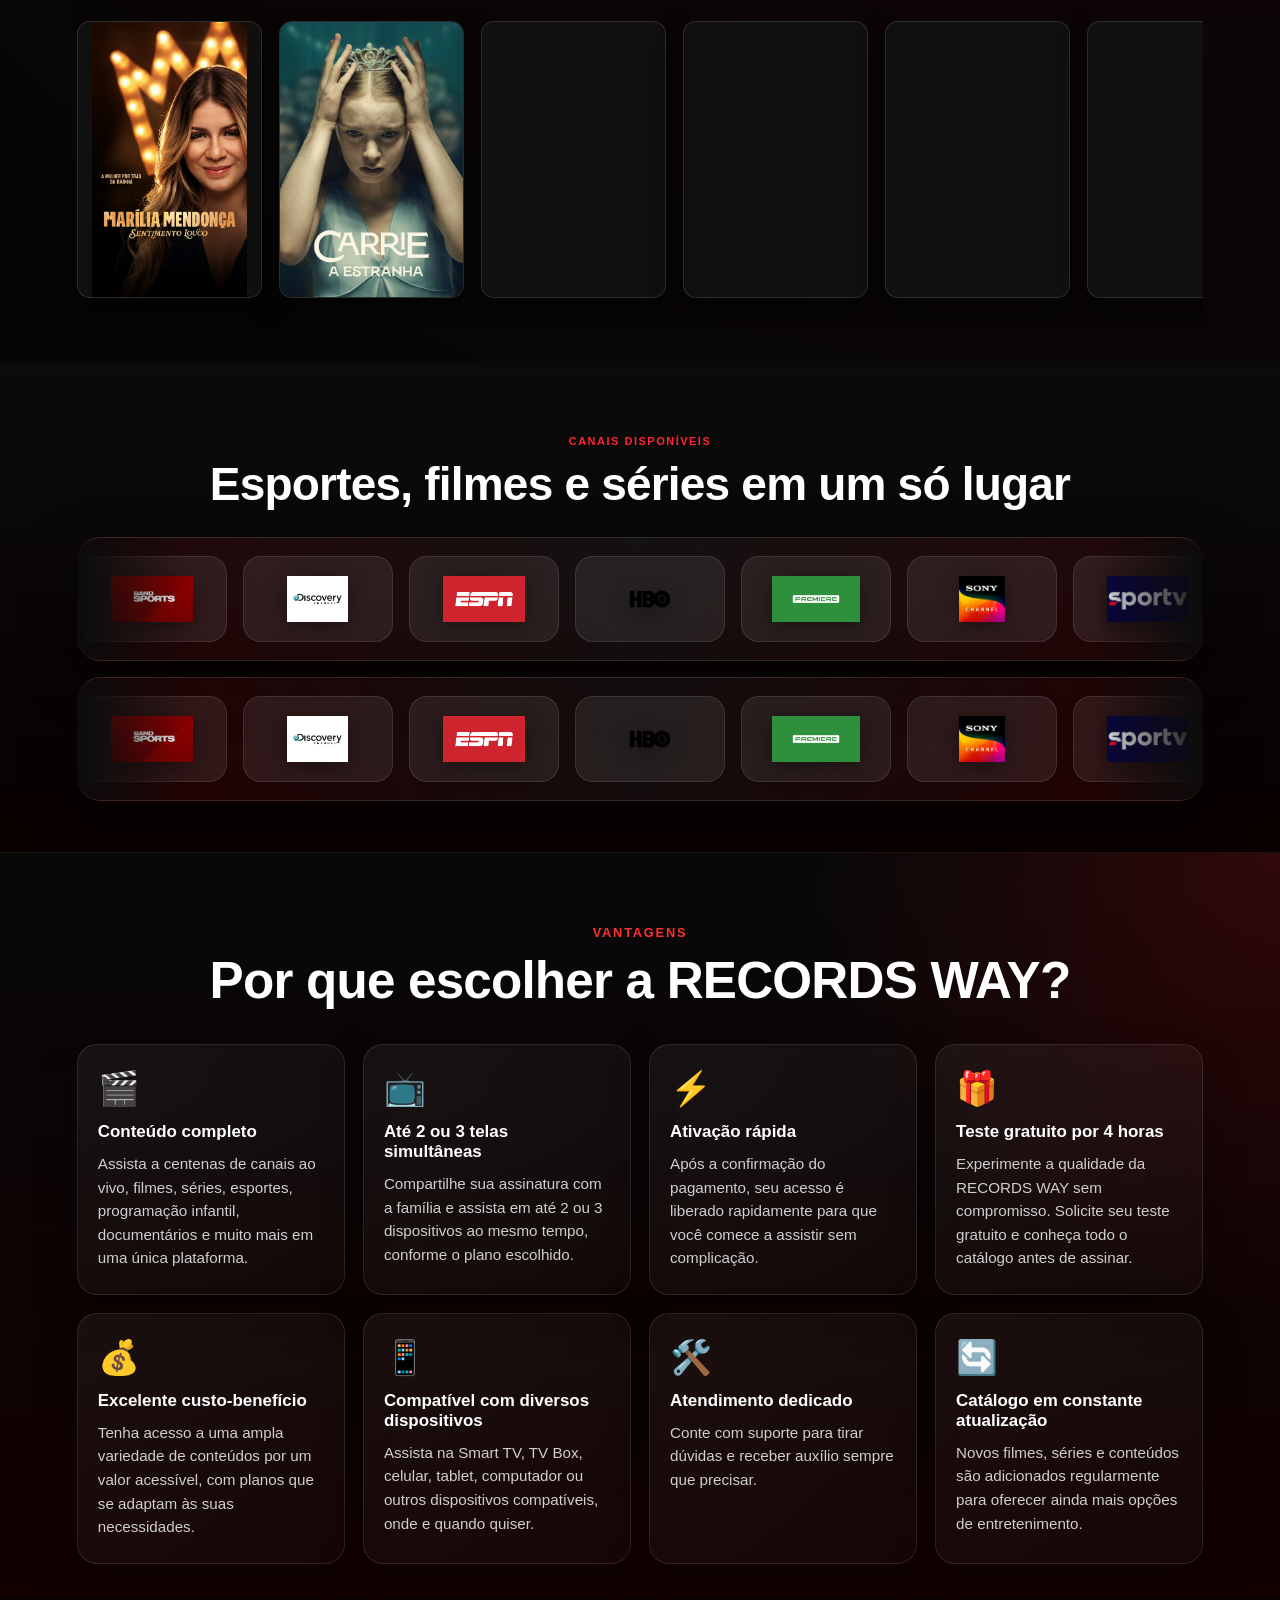
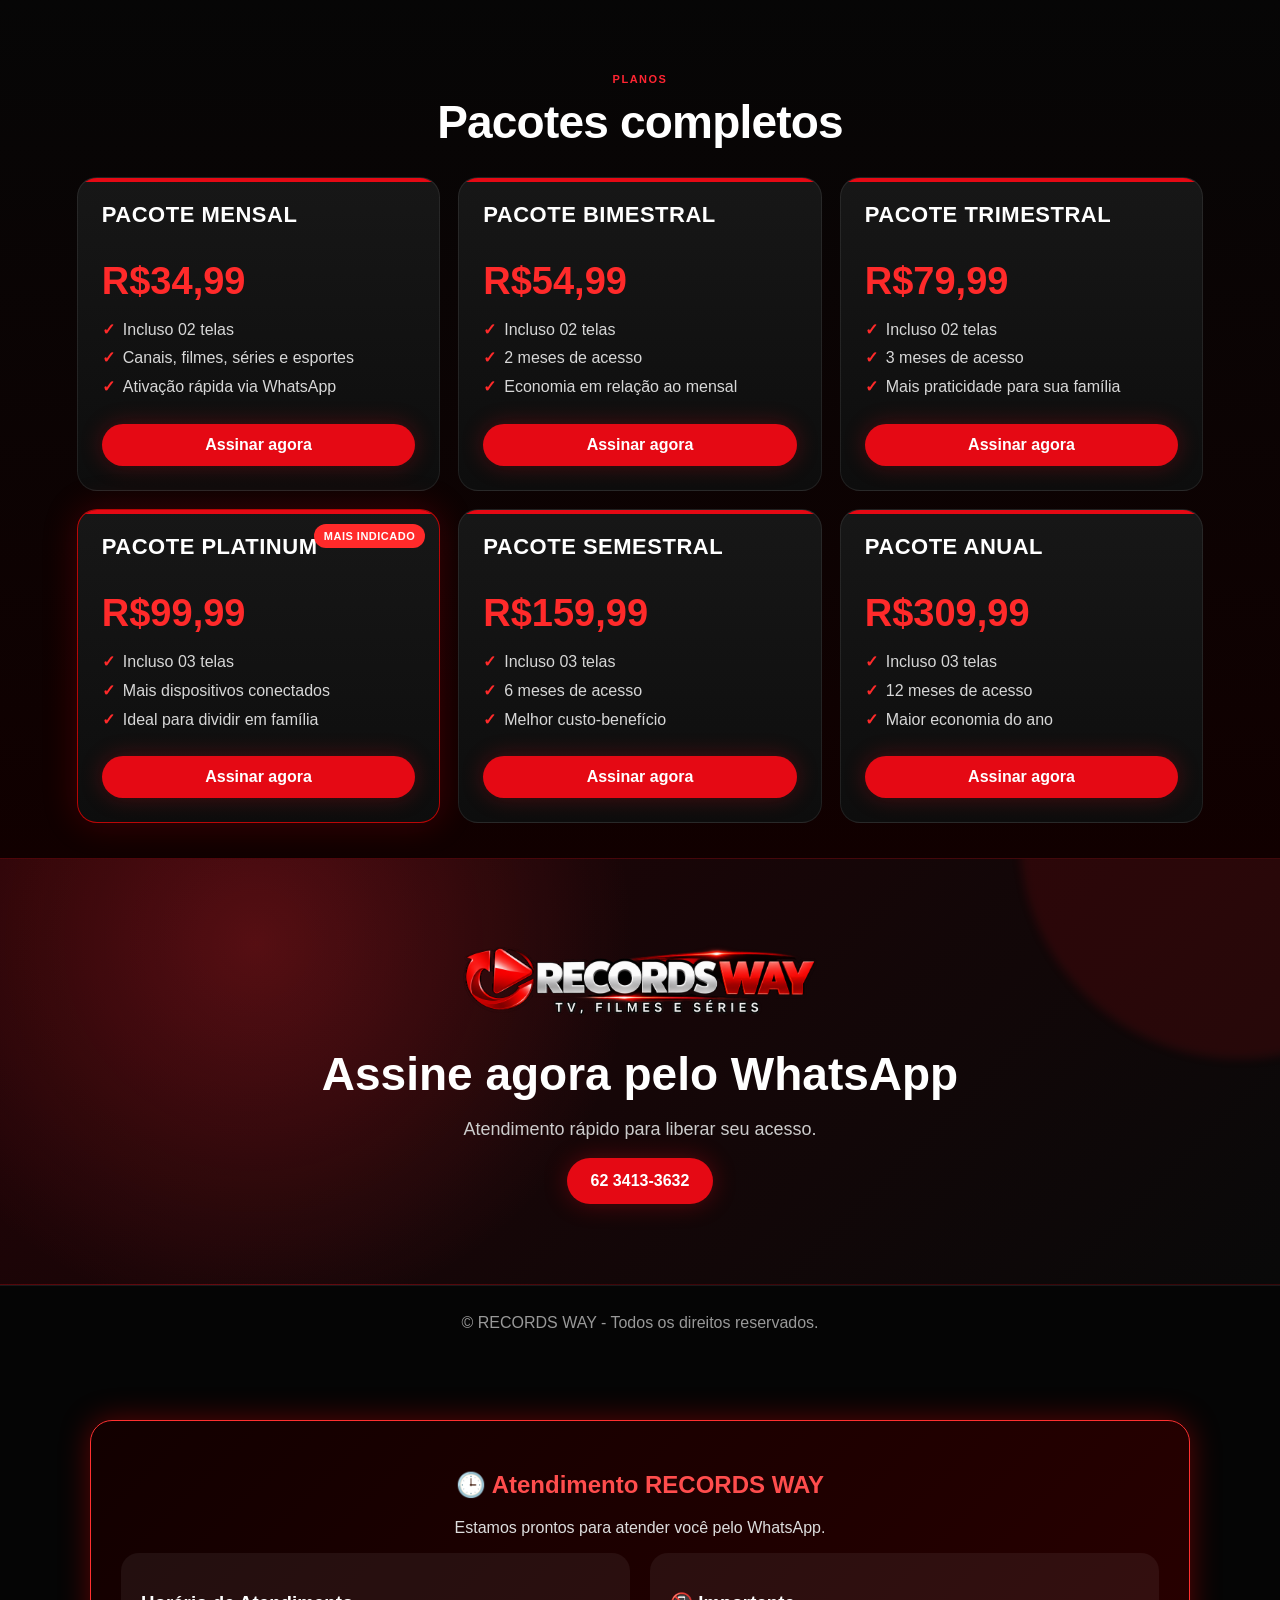
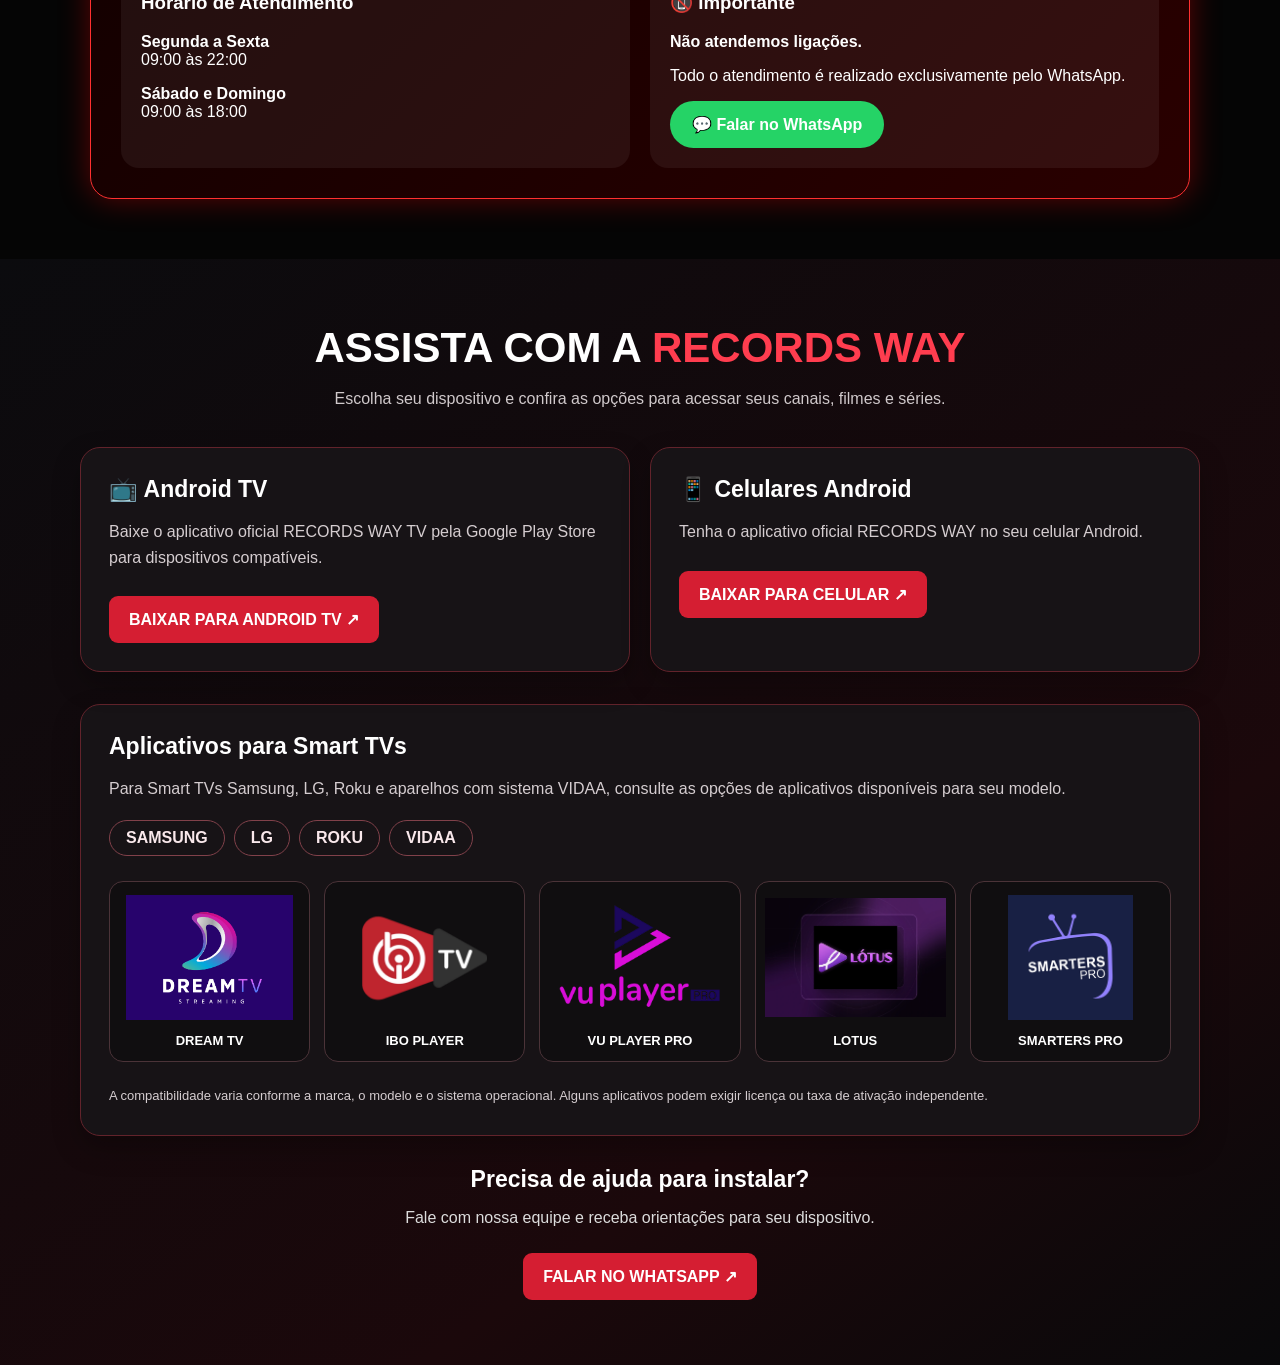
==== commit 86cfad0b: "Add files via upload" ====
--- a/index.html
+++ b/index.html
@@ -169,7 +169,6 @@
   .destaque-card{min-width:170px!important;width:170px!important;}
   .destaque-card img{width:170px!important;height:auto!important;aspect-ratio:auto!important;}
 }
-
 
 </style>
 <style id="premium-upgrade">
@@ -229,7 +228,7 @@
 </head>
 <body>
 <header class="topo">
-<a aria-label="RECORDS WAY" class="marca" href="#inicio"><img alt="RECORDS WAY" src="assets/img-001.webp"/></a>
+<a aria-label="RECORDS WAY" class="marca" href="#inicio"><img alt="RECORDS WAY" src="[data-uri]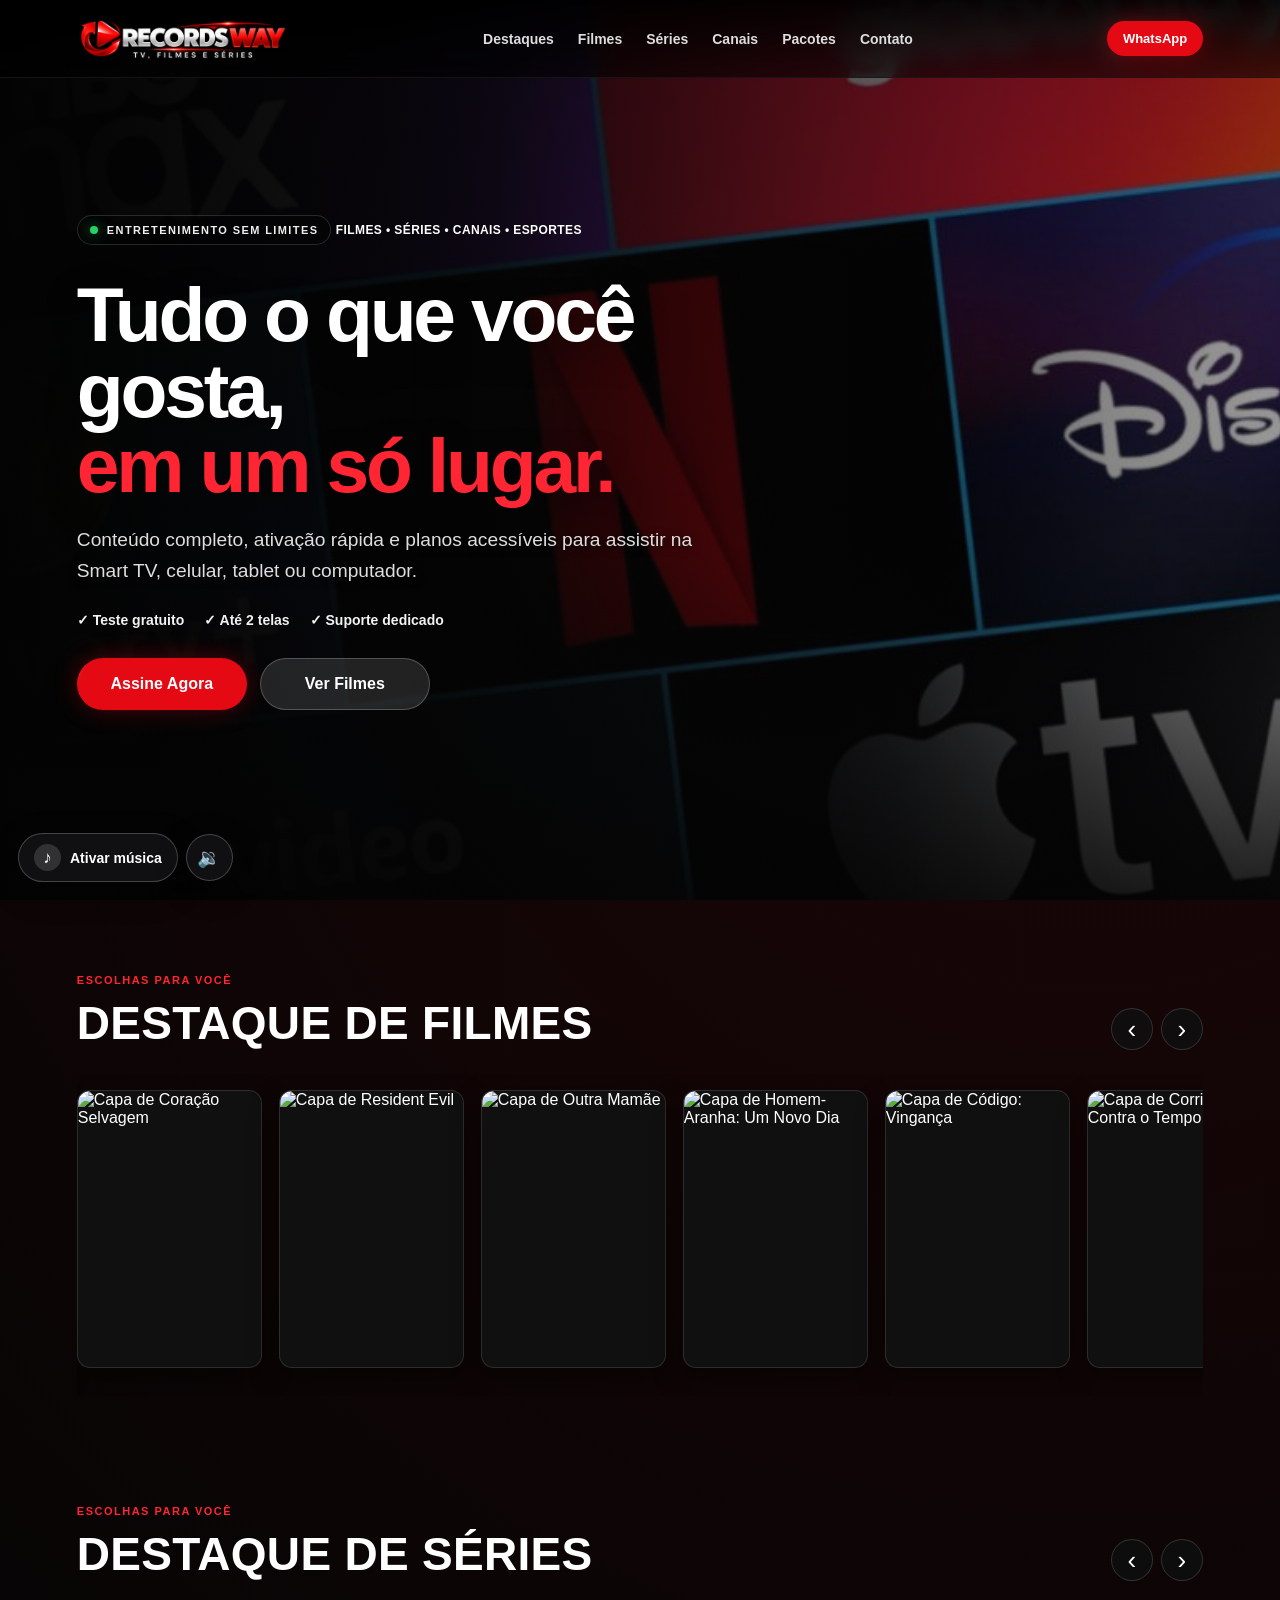
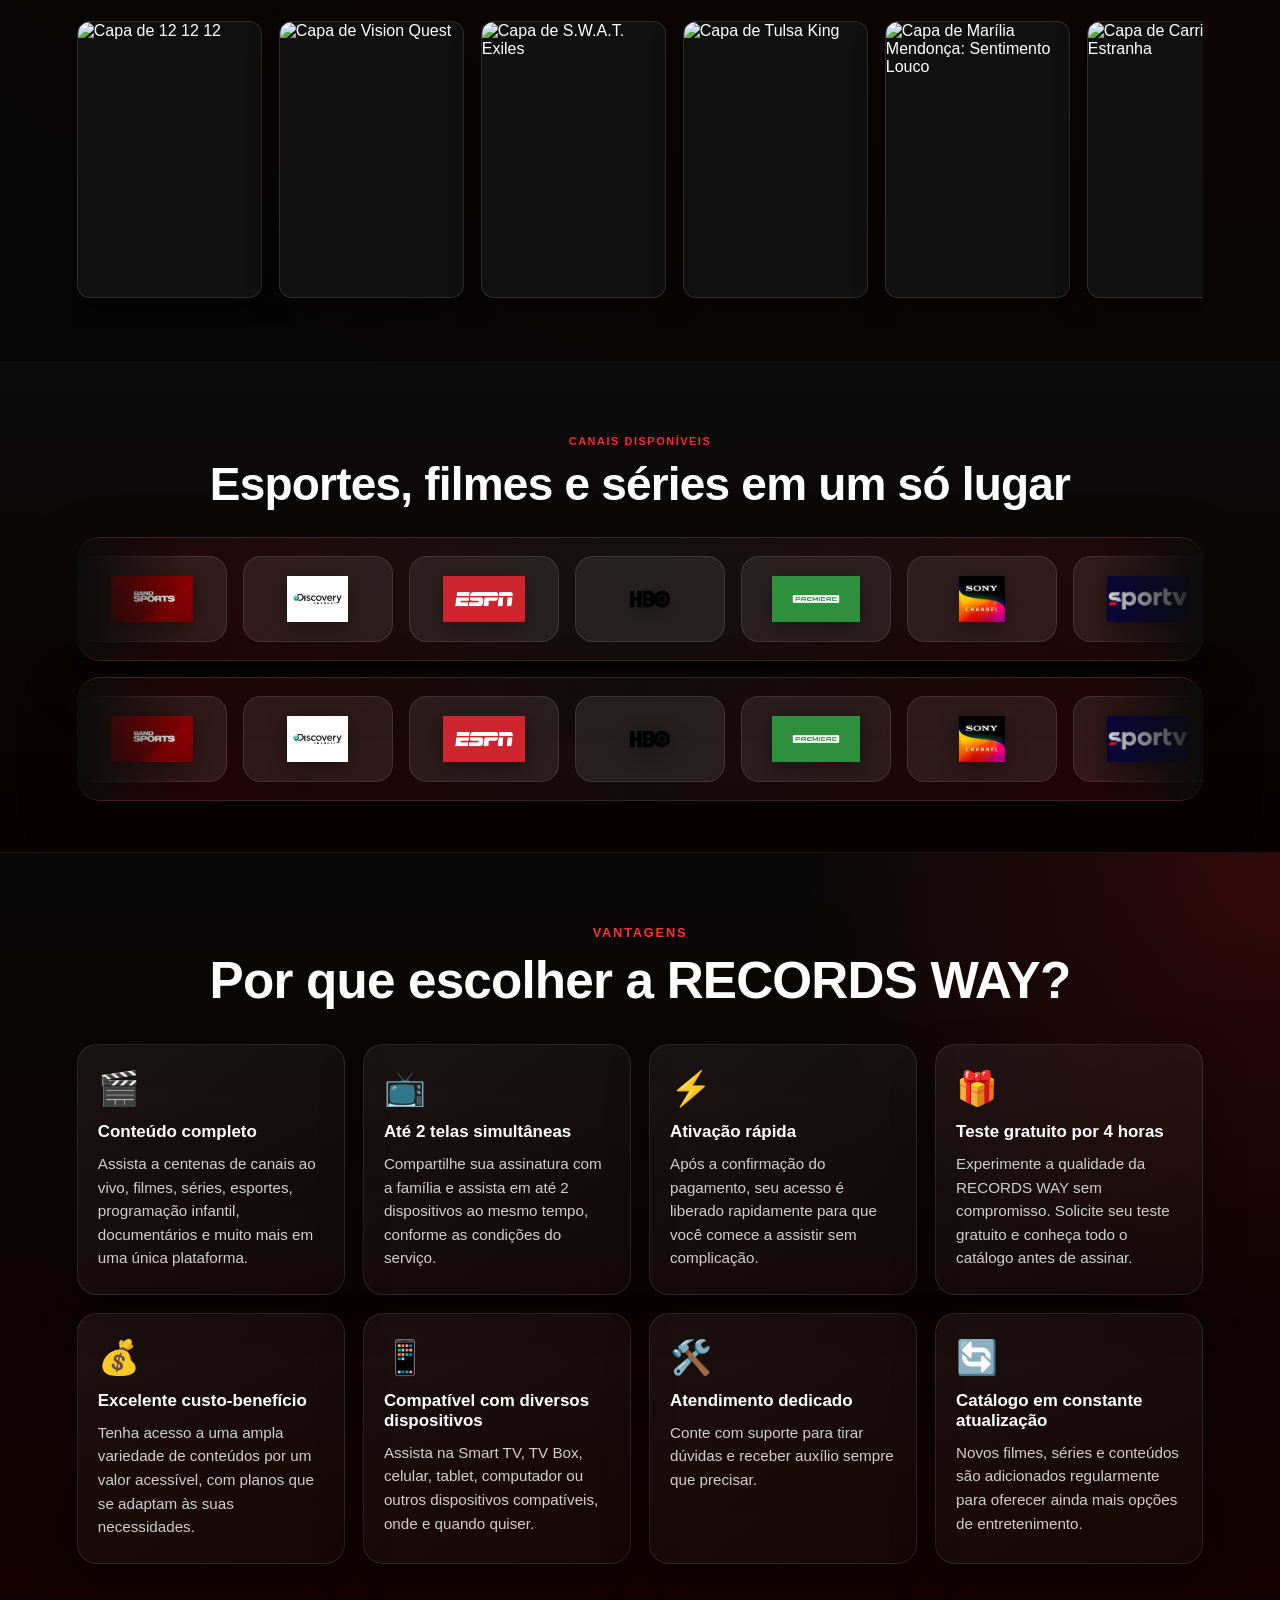
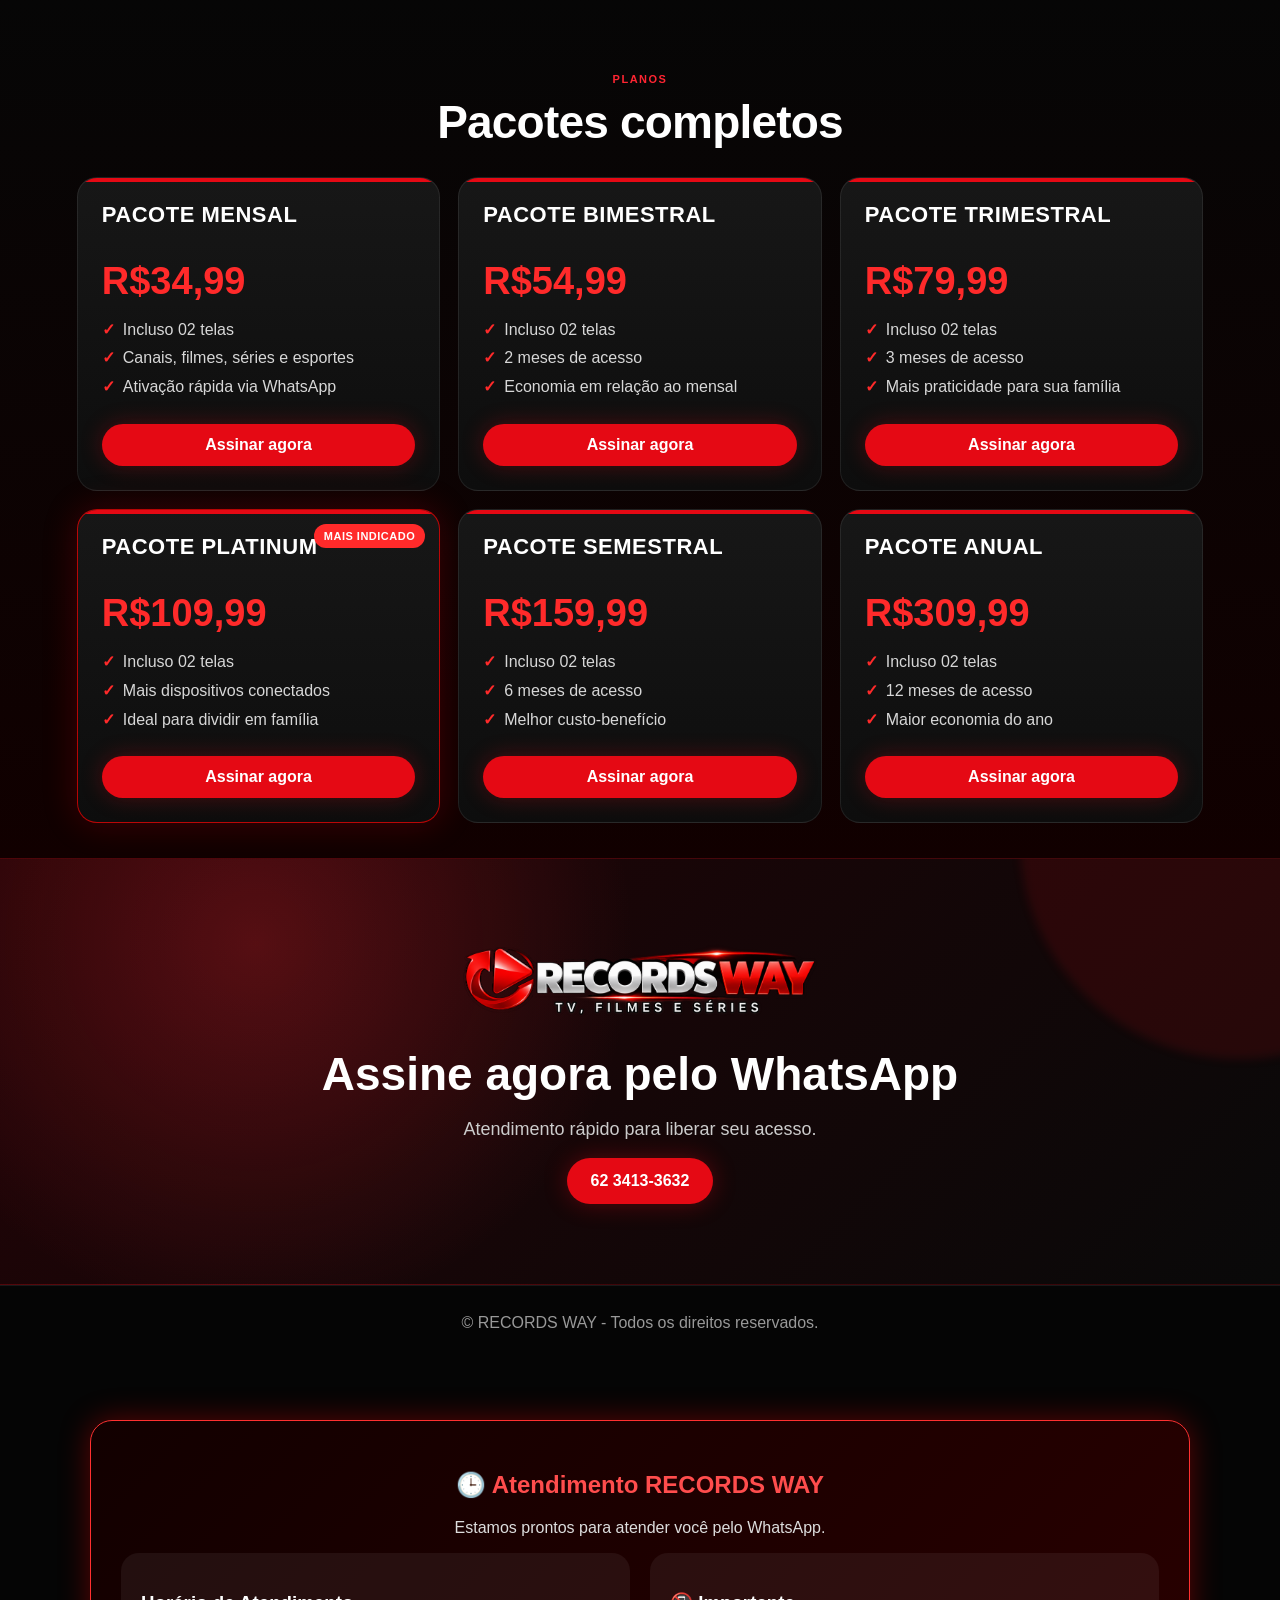
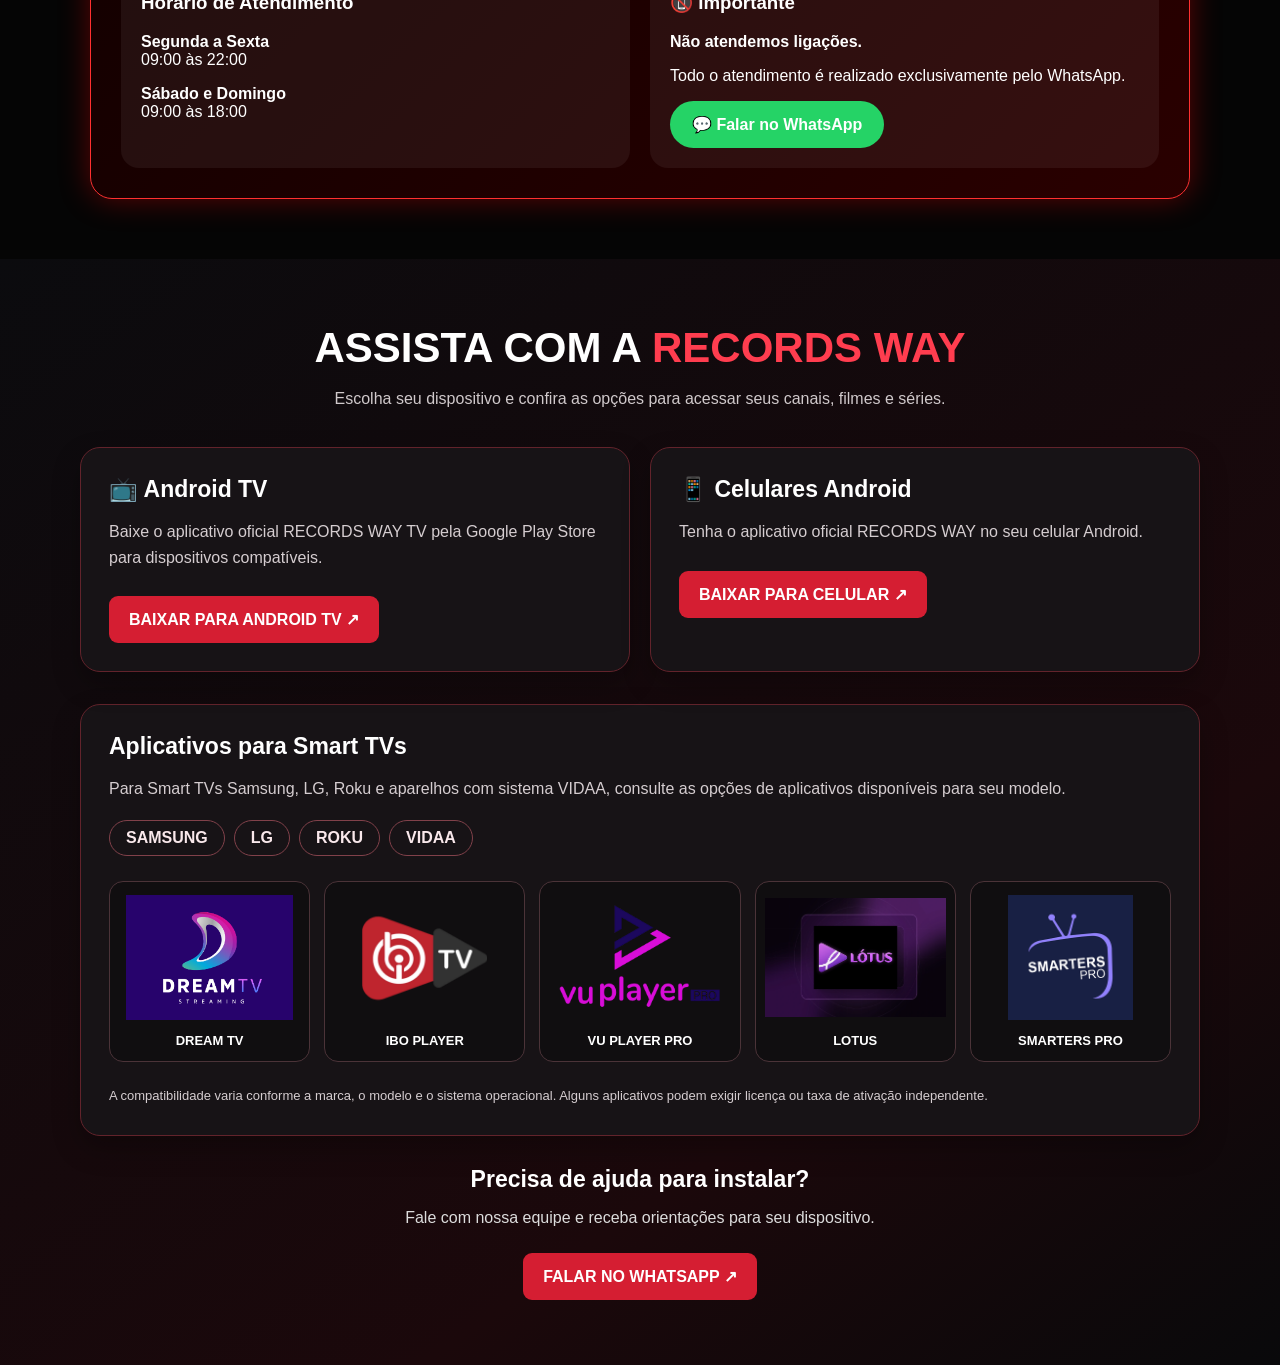
==== commit a9769a91: "Add files via upload" ====
--- a/index.html
+++ b/index.html
@@ -228,7 +228,7 @@
 </head>
 <body>
 <header class="topo">
-<a aria-label="RECORDS WAY" class="marca" href="#inicio"><img alt="RECORDS WAY" src="[data-uri]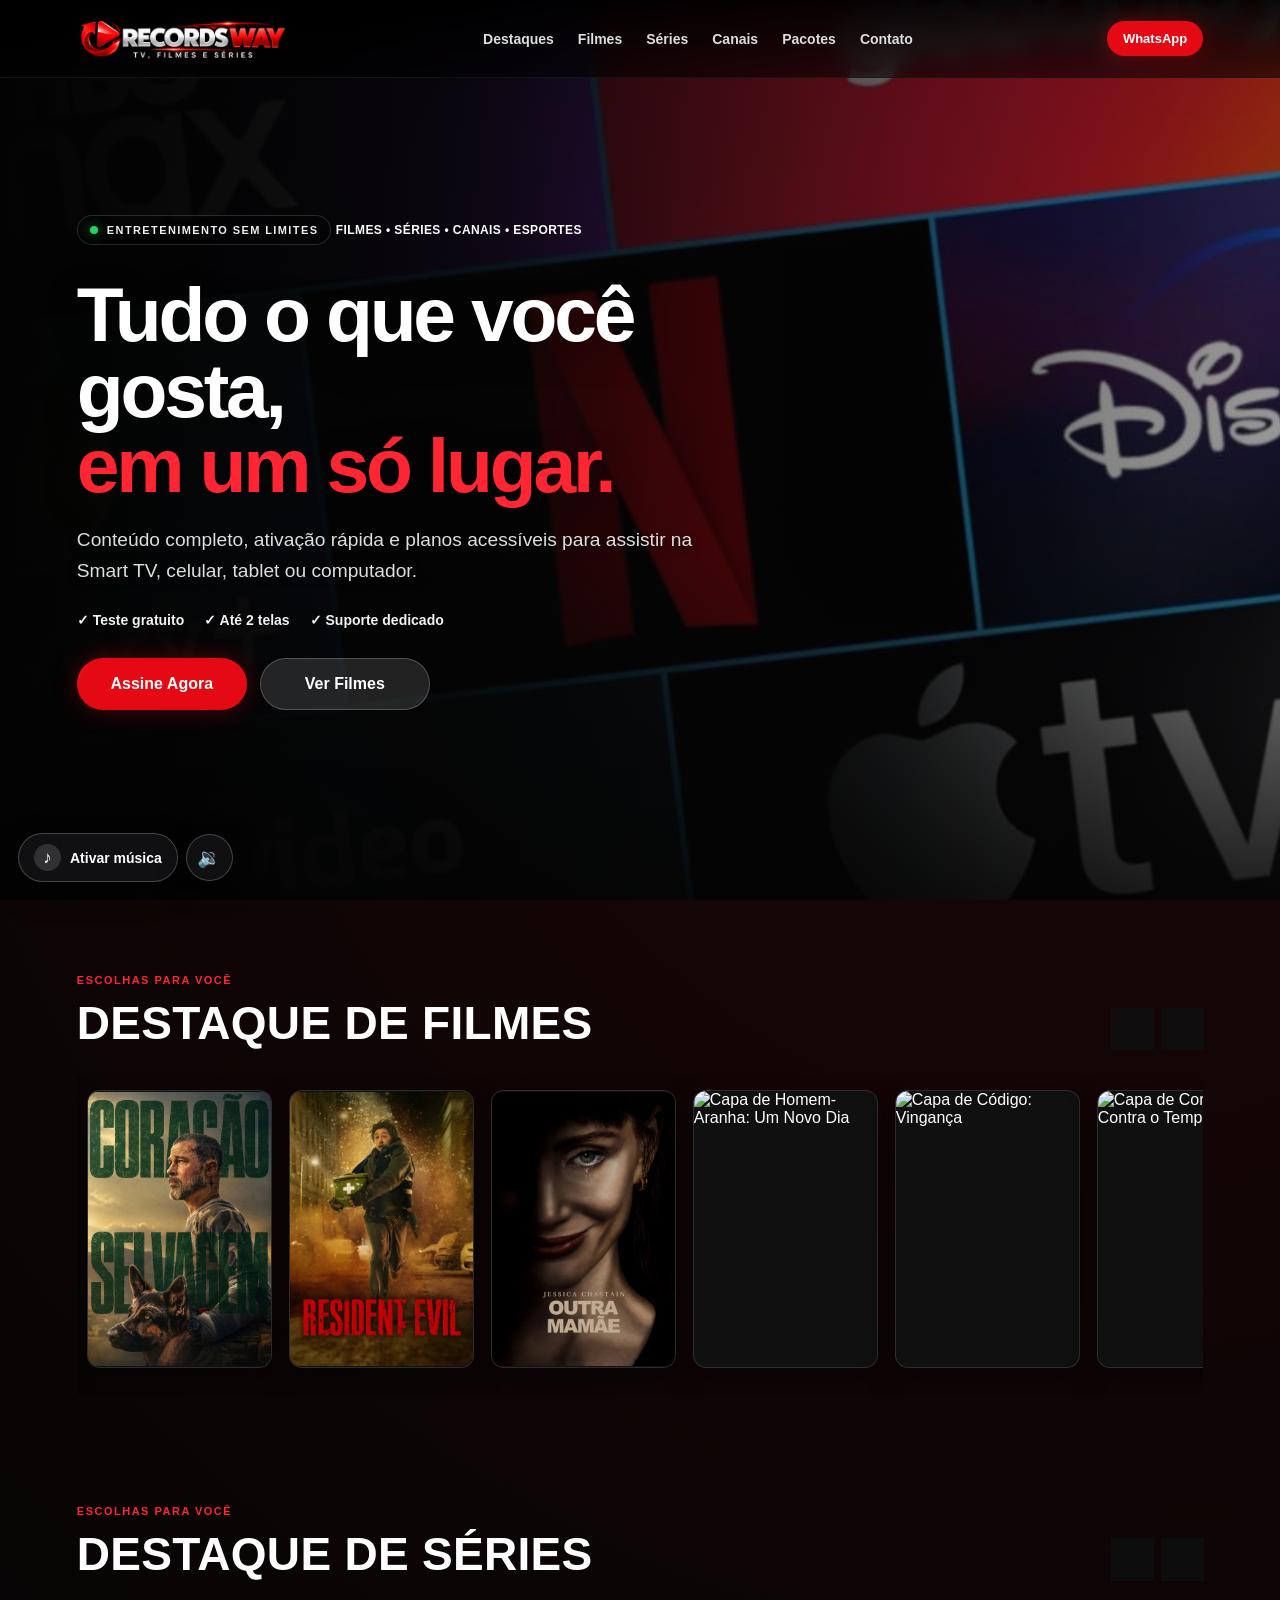
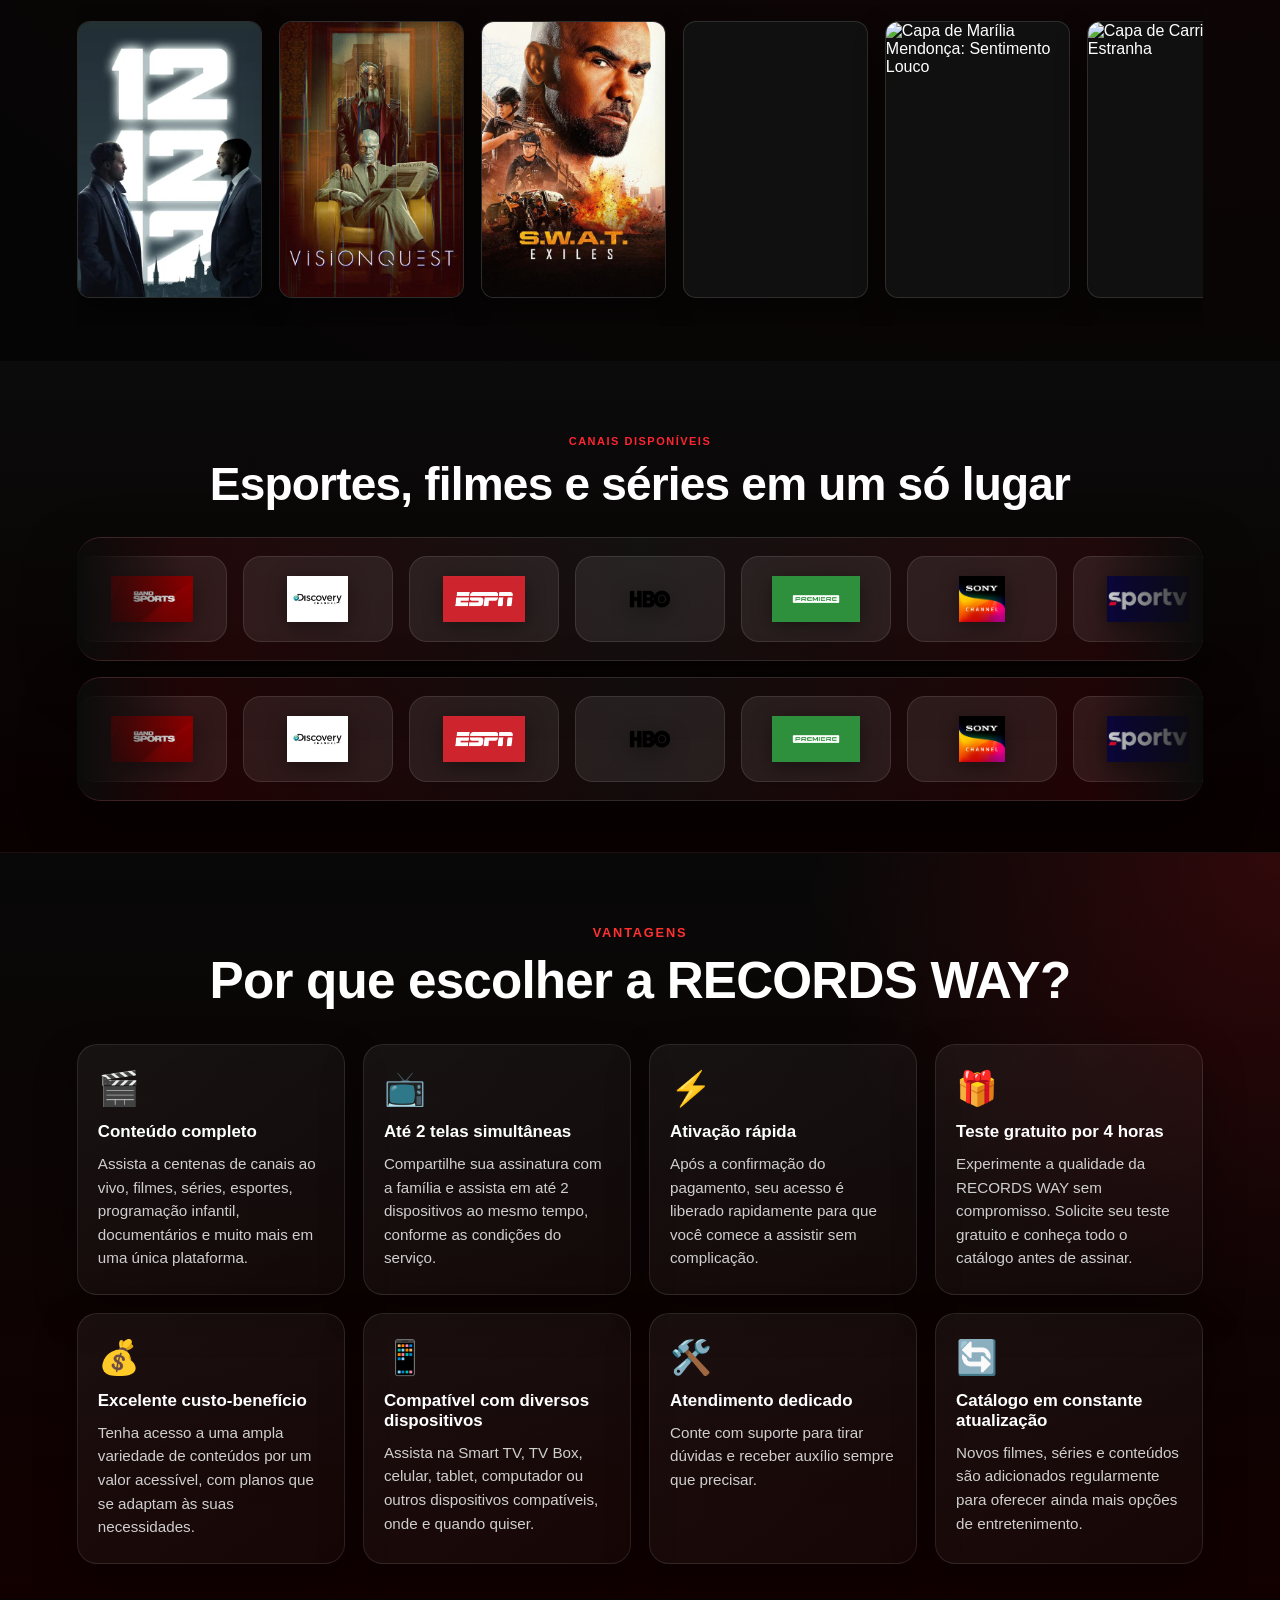
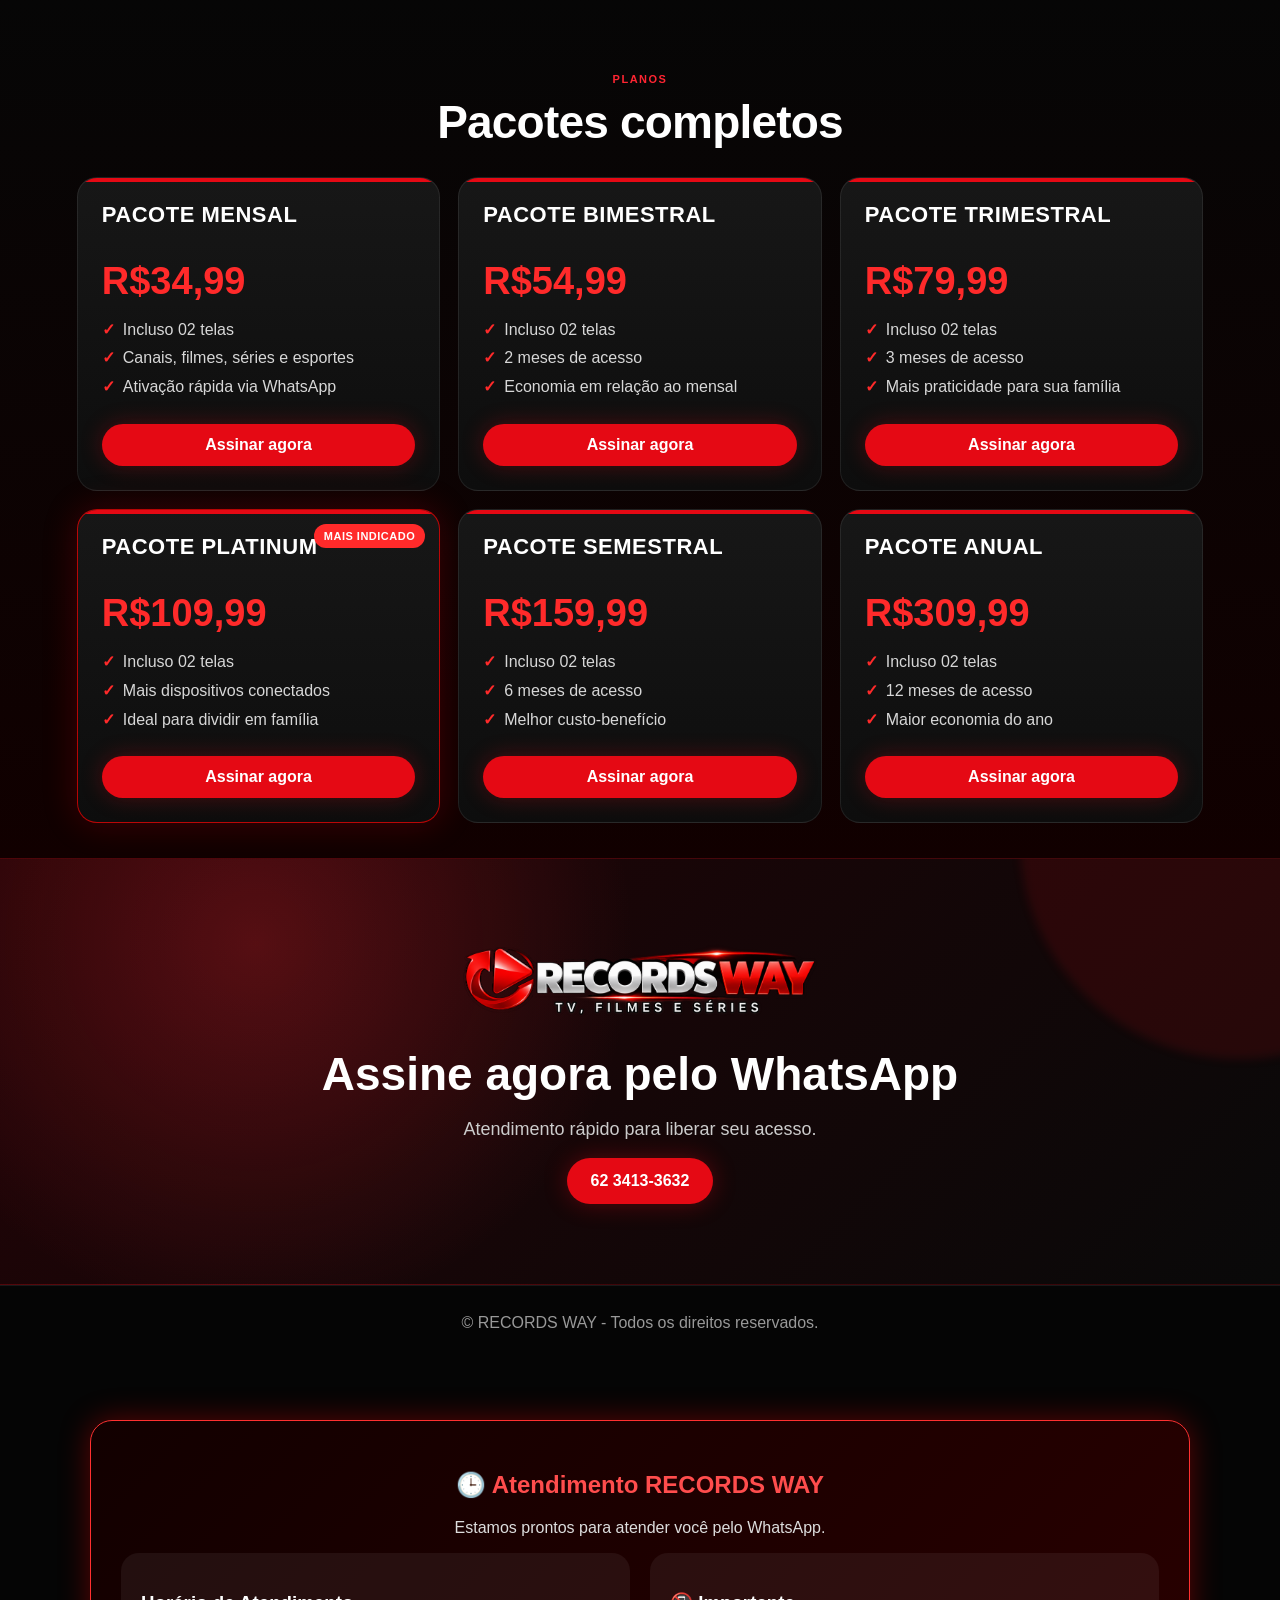
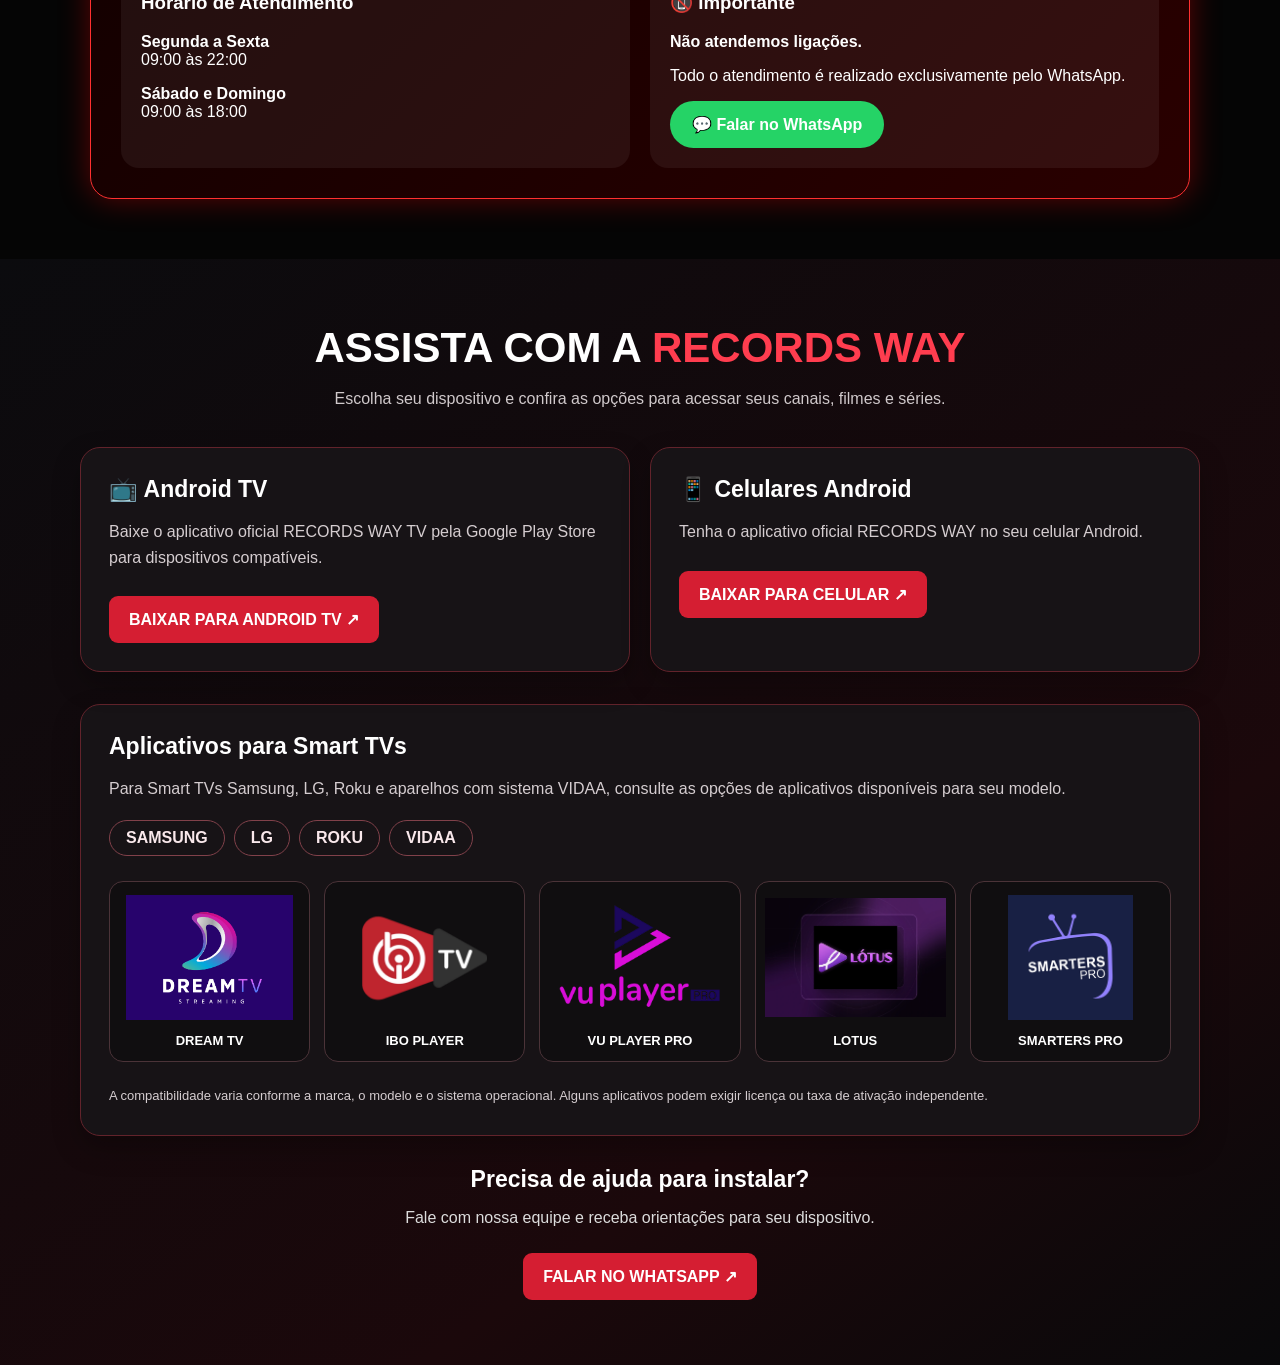
==== commit be80751f: "Add files via upload" ====
--- a/index.html
+++ b/index.html
@@ -256,11 +256,11 @@
 </section>
 <section class="secao rw-vitrine" id="filmes" aria-label="DESTAQUE DE FILMES">
  <div class="titulo-linha"><div><span>Escolhas para você</span><h2>DESTAQUE DE FILMES</h2></div><div class="controles"><button type="button" data-prev="filmes" aria-label="Voltar capas de DESTAQUE DE FILMES">‹</button><button type="button" data-next="filmes" aria-label="Avançar capas de DESTAQUE DE FILMES">›</button></div></div>
- <div class="carrossel rw-capas" data-carousel="filmes"><article class="rw-capa"><img src="capas/a-odisseia.png" alt="Capa de A Odisseia" loading="lazy" decoding="async"></article><article class="rw-capa"><img src="capas/coracao-selvagem.png" alt="Capa de Coração Selvagem" loading="lazy" decoding="async"></article><article class="rw-capa"><img src="capas/resident-evil.png" alt="Capa de Resident Evil" loading="lazy" decoding="async"></article><article class="rw-capa"><img src="capas/outra-mamae.png" alt="Capa de Outra Mamãe" loading="lazy" decoding="async"></article><article class="rw-capa"><img src="capas/filme-01.png" alt="Capa de Homem-Aranha: Um Novo Dia" loading="lazy" decoding="async"></article><article class="rw-capa"><img src="capas/filme-02.png" alt="Capa de Código: Vingança" loading="lazy" decoding="async"></article><article class="rw-capa"><img src="capas/filme-03.png" alt="Capa de Corrida Contra o Tempo" loading="lazy" decoding="async"></article><article class="rw-capa"><img src="capas/filme-04.png" alt="Capa de A Queda 2: No Limite" loading="lazy" decoding="async"></article><article class="rw-capa"><img src="capas/filme-05.png" alt="Capa de Sobrenatural: Agora Entre Nós" loading="lazy" decoding="async"></article><article class="rw-capa"><img src="capas/filme-06.png" alt="Capa de Sobrevivência" loading="lazy" decoding="async"></article><article class="rw-capa"><img src="capas/filme-07.png" alt="Capa de O Fim da Rua" loading="lazy" decoding="async"></article><article class="rw-capa"><img src="capas/filme-08.png" alt="Capa de Pressão" loading="lazy" decoding="async"></article><article class="rw-capa"><img src="capas/filme-09.png" alt="Capa de A Milícia" loading="lazy" decoding="async"></article></div>
+ <div class="carrossel rw-capas" data-carousel="filmes"><article class="rw-capa"><img src="[data-uri]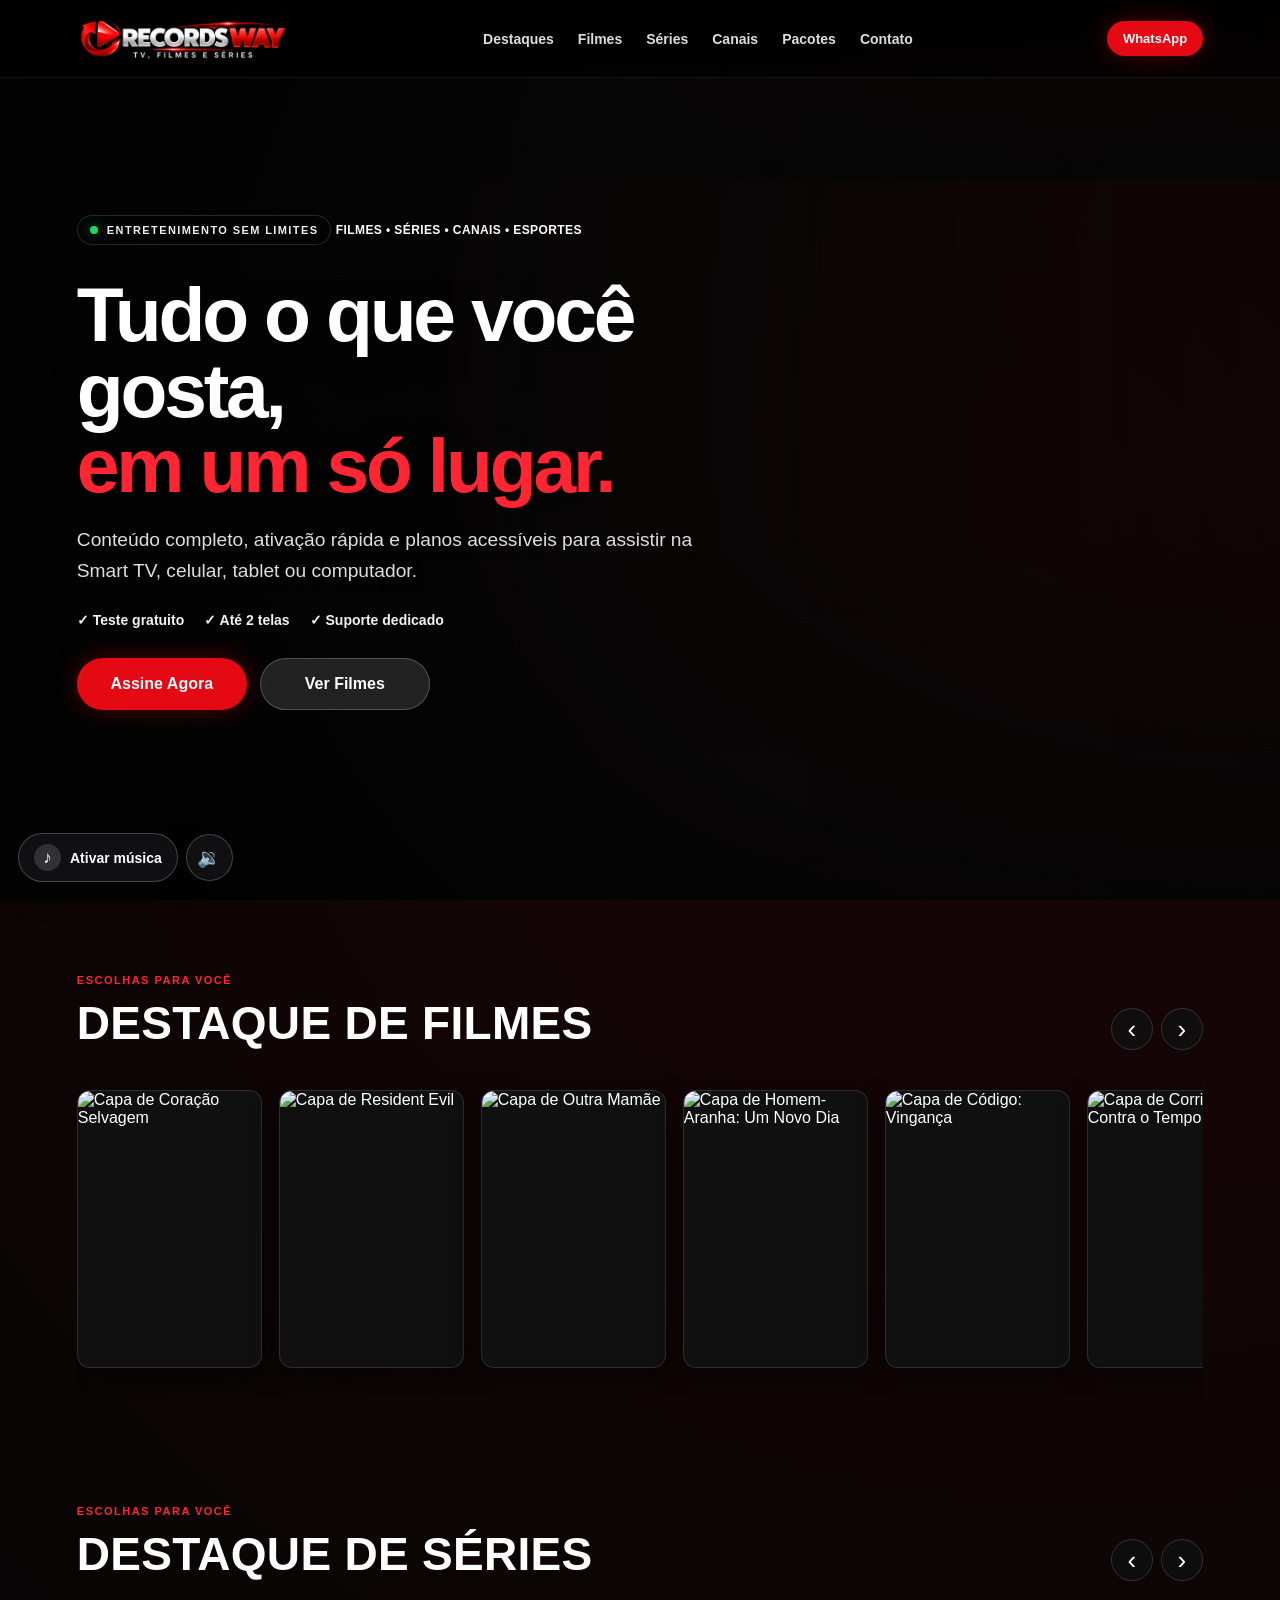
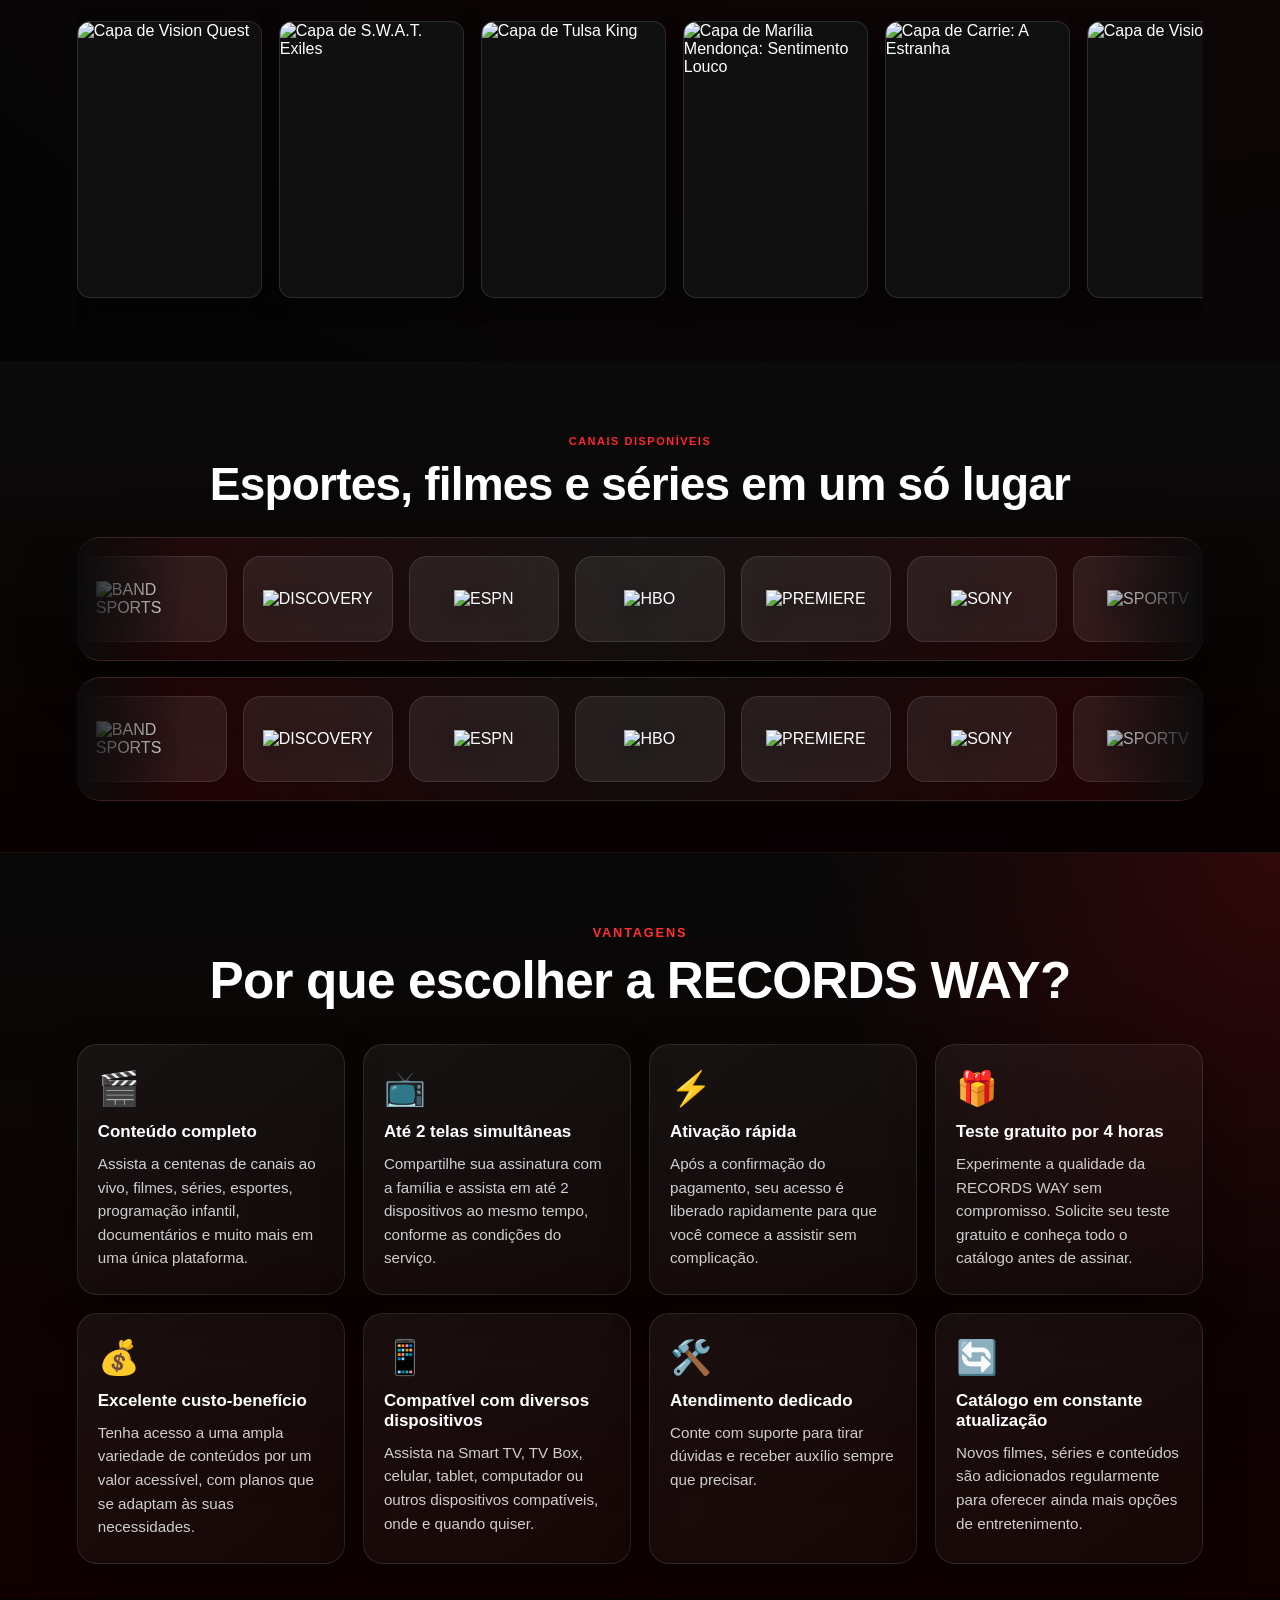
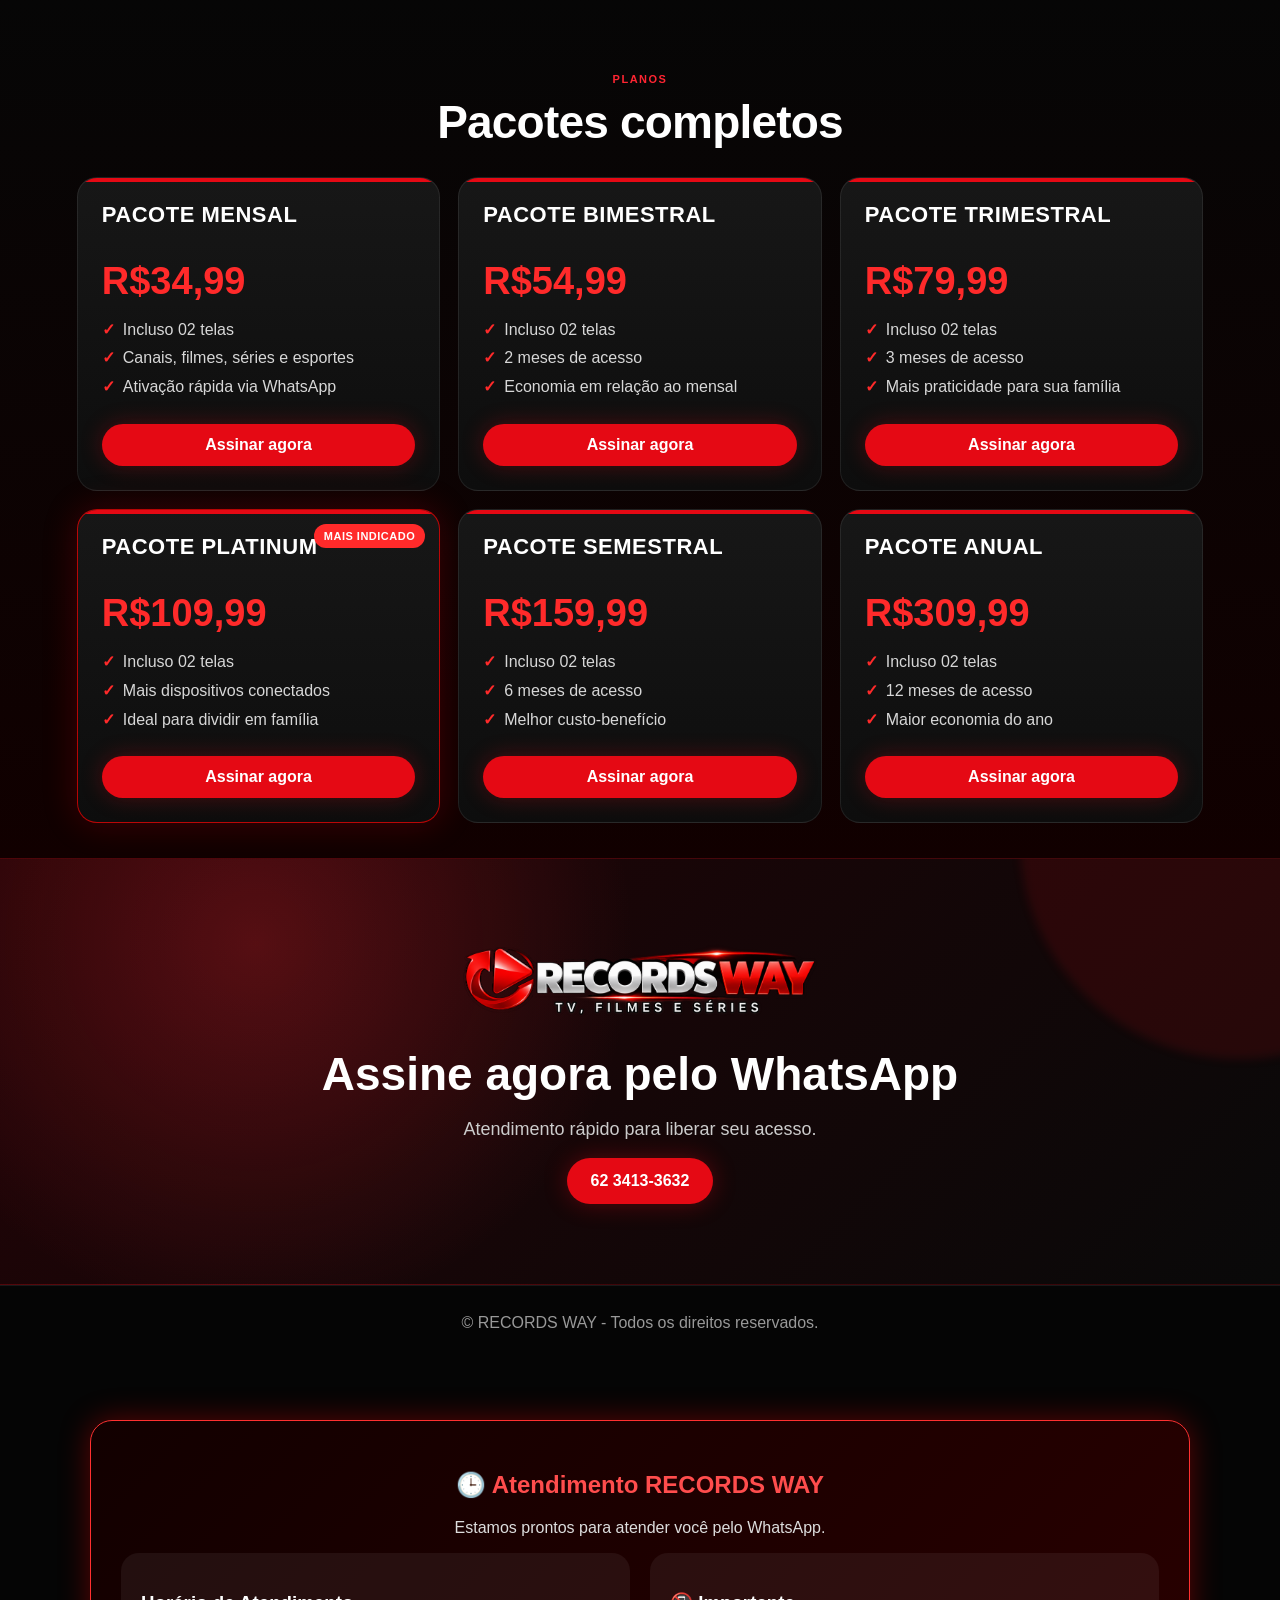
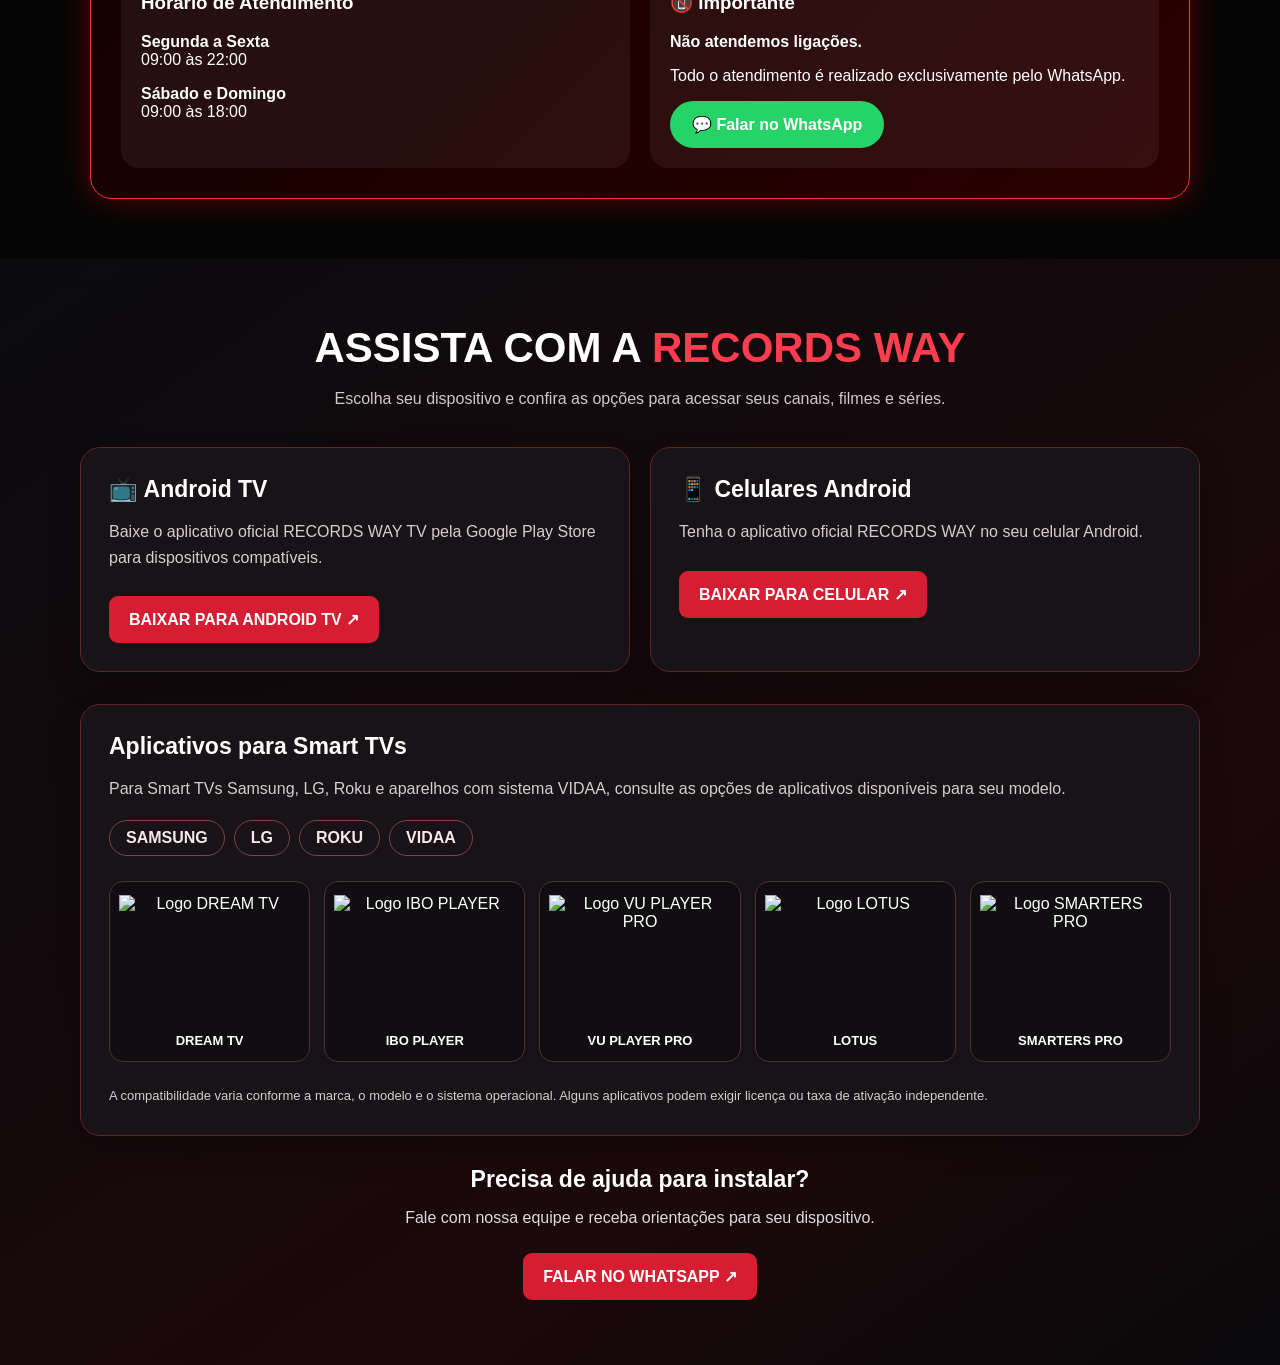
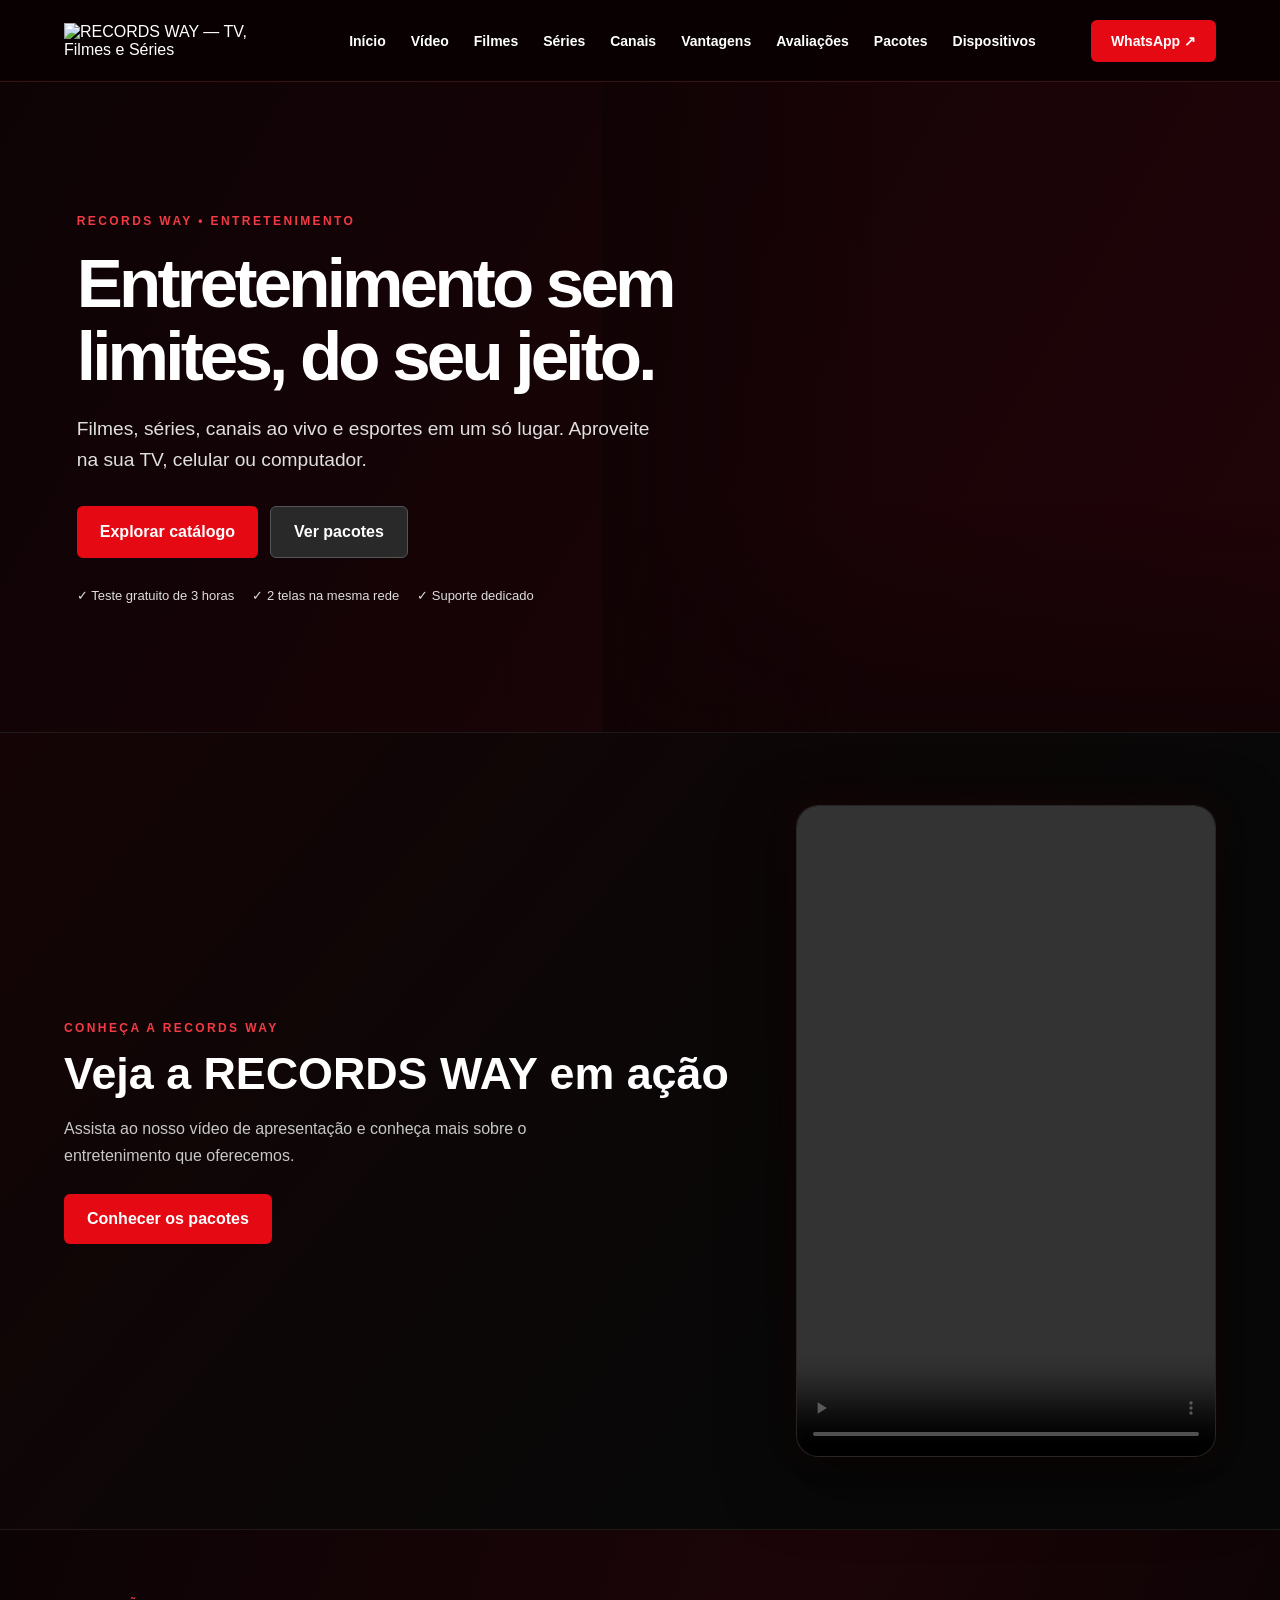
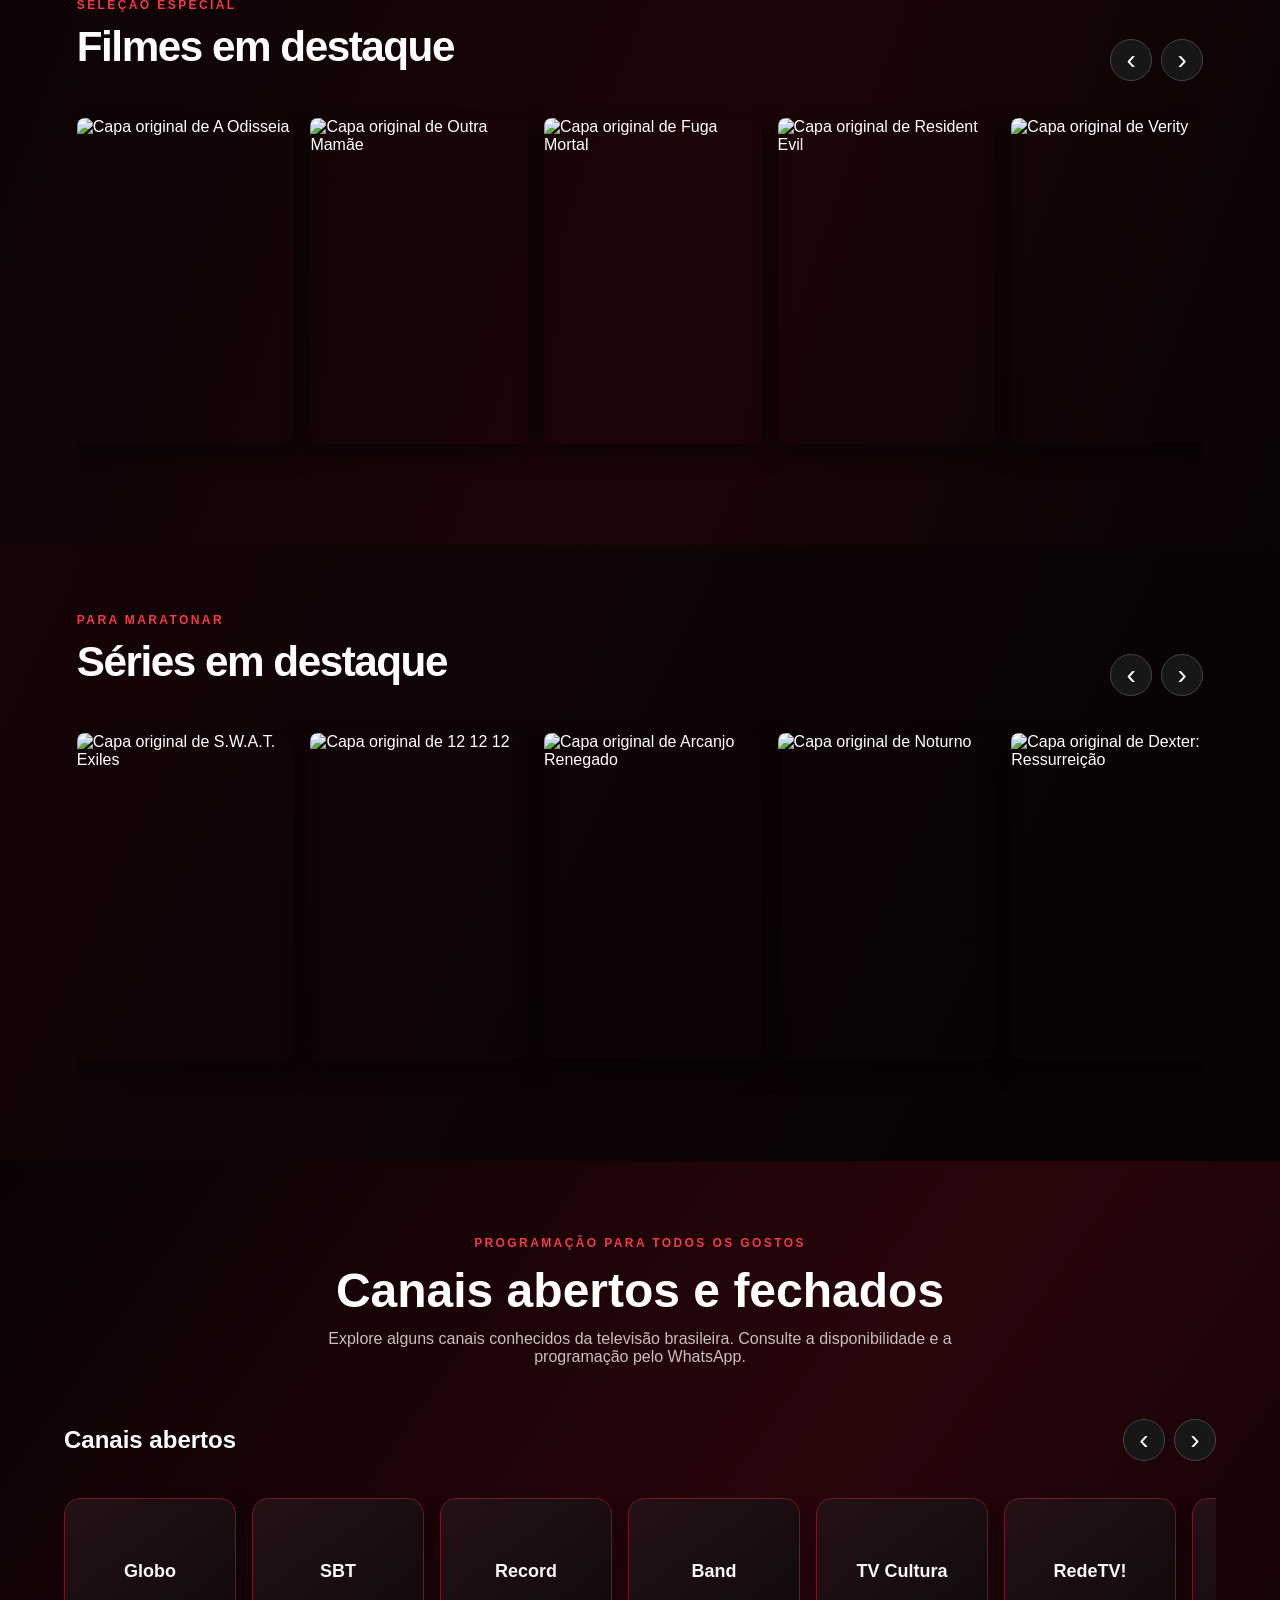
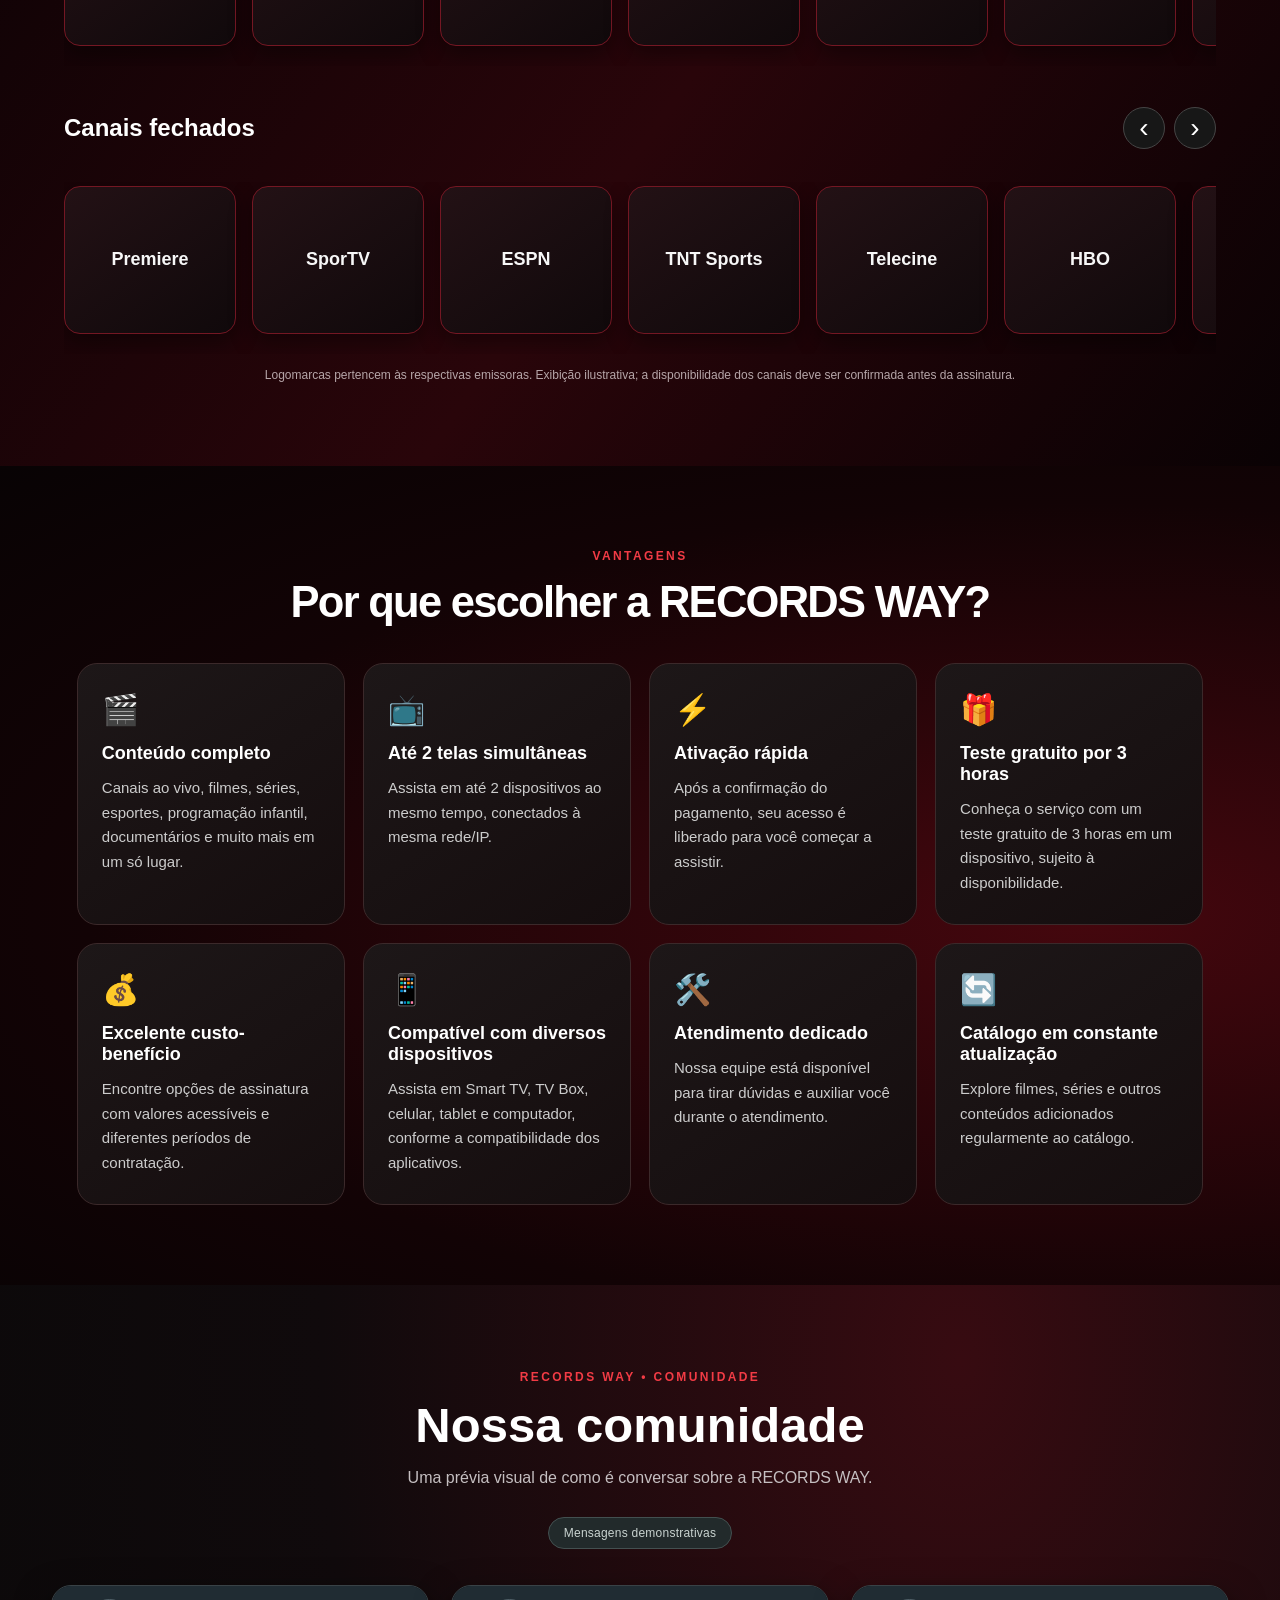
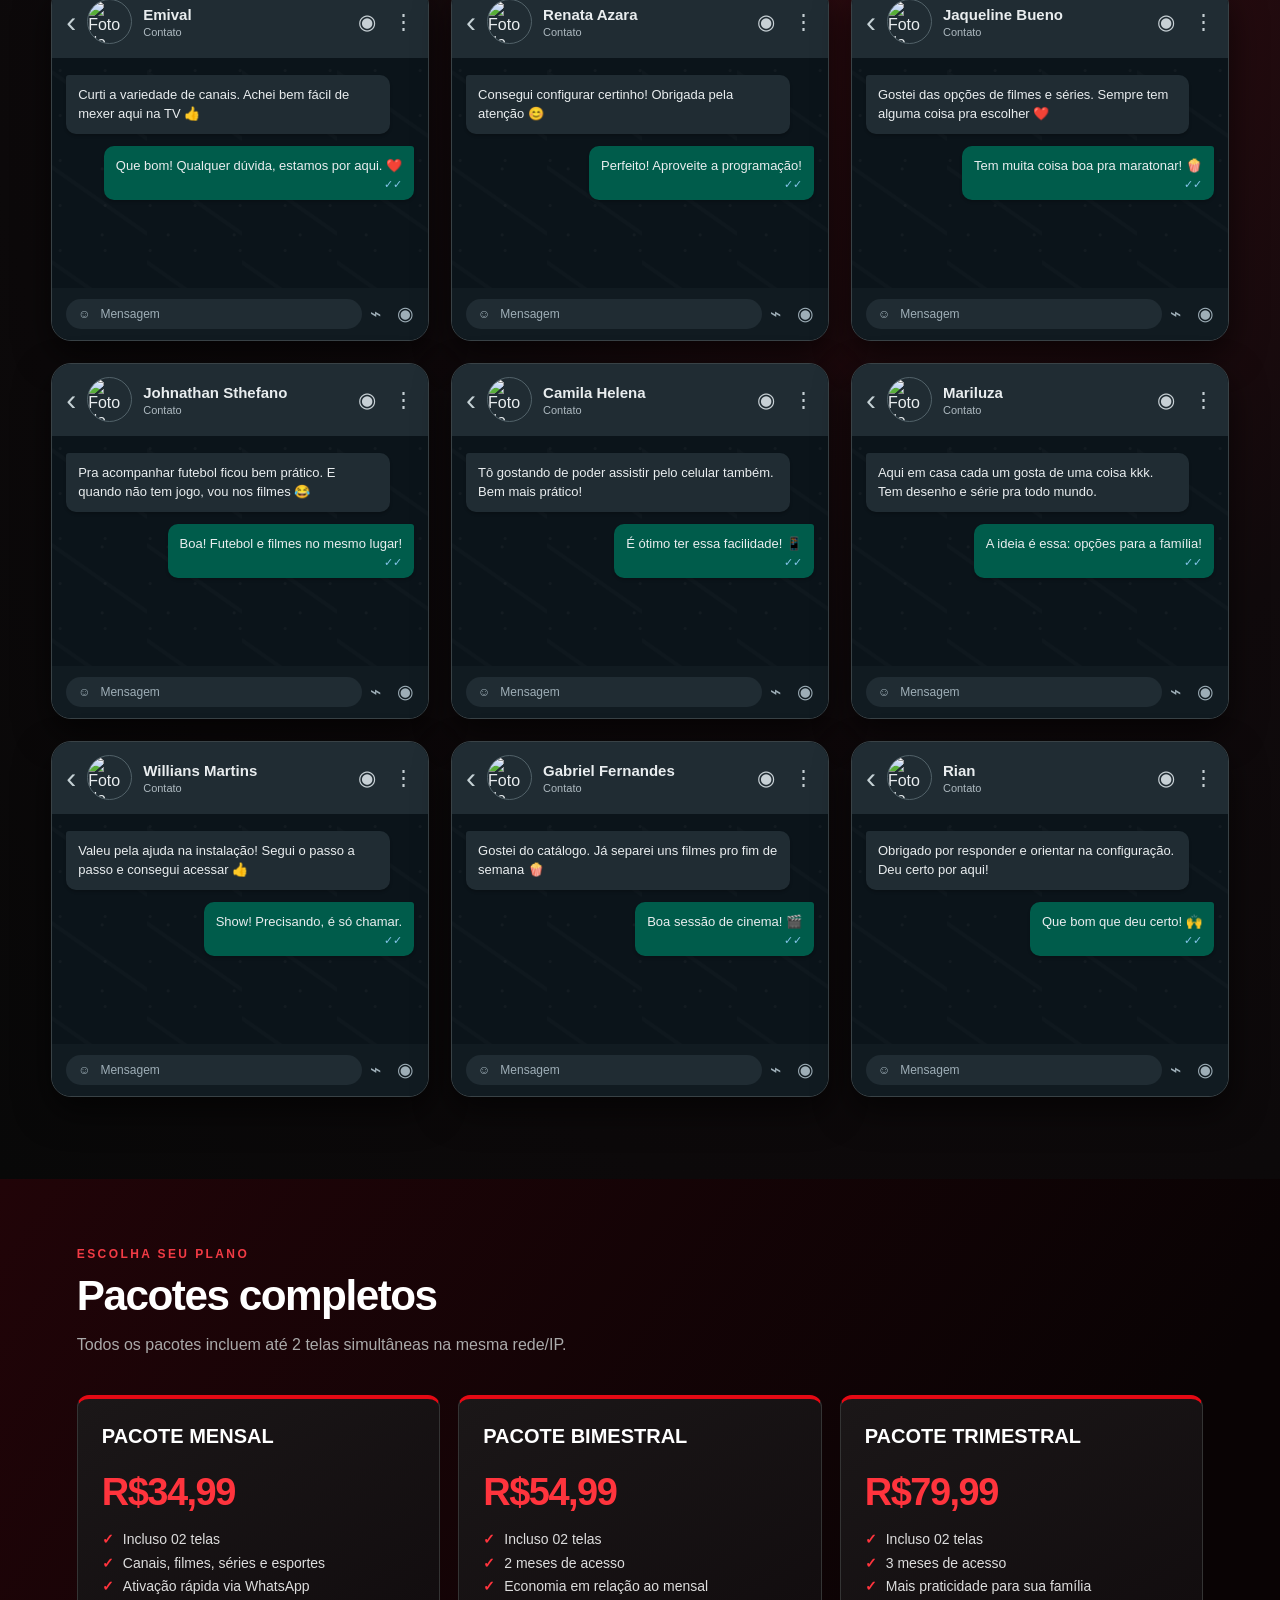
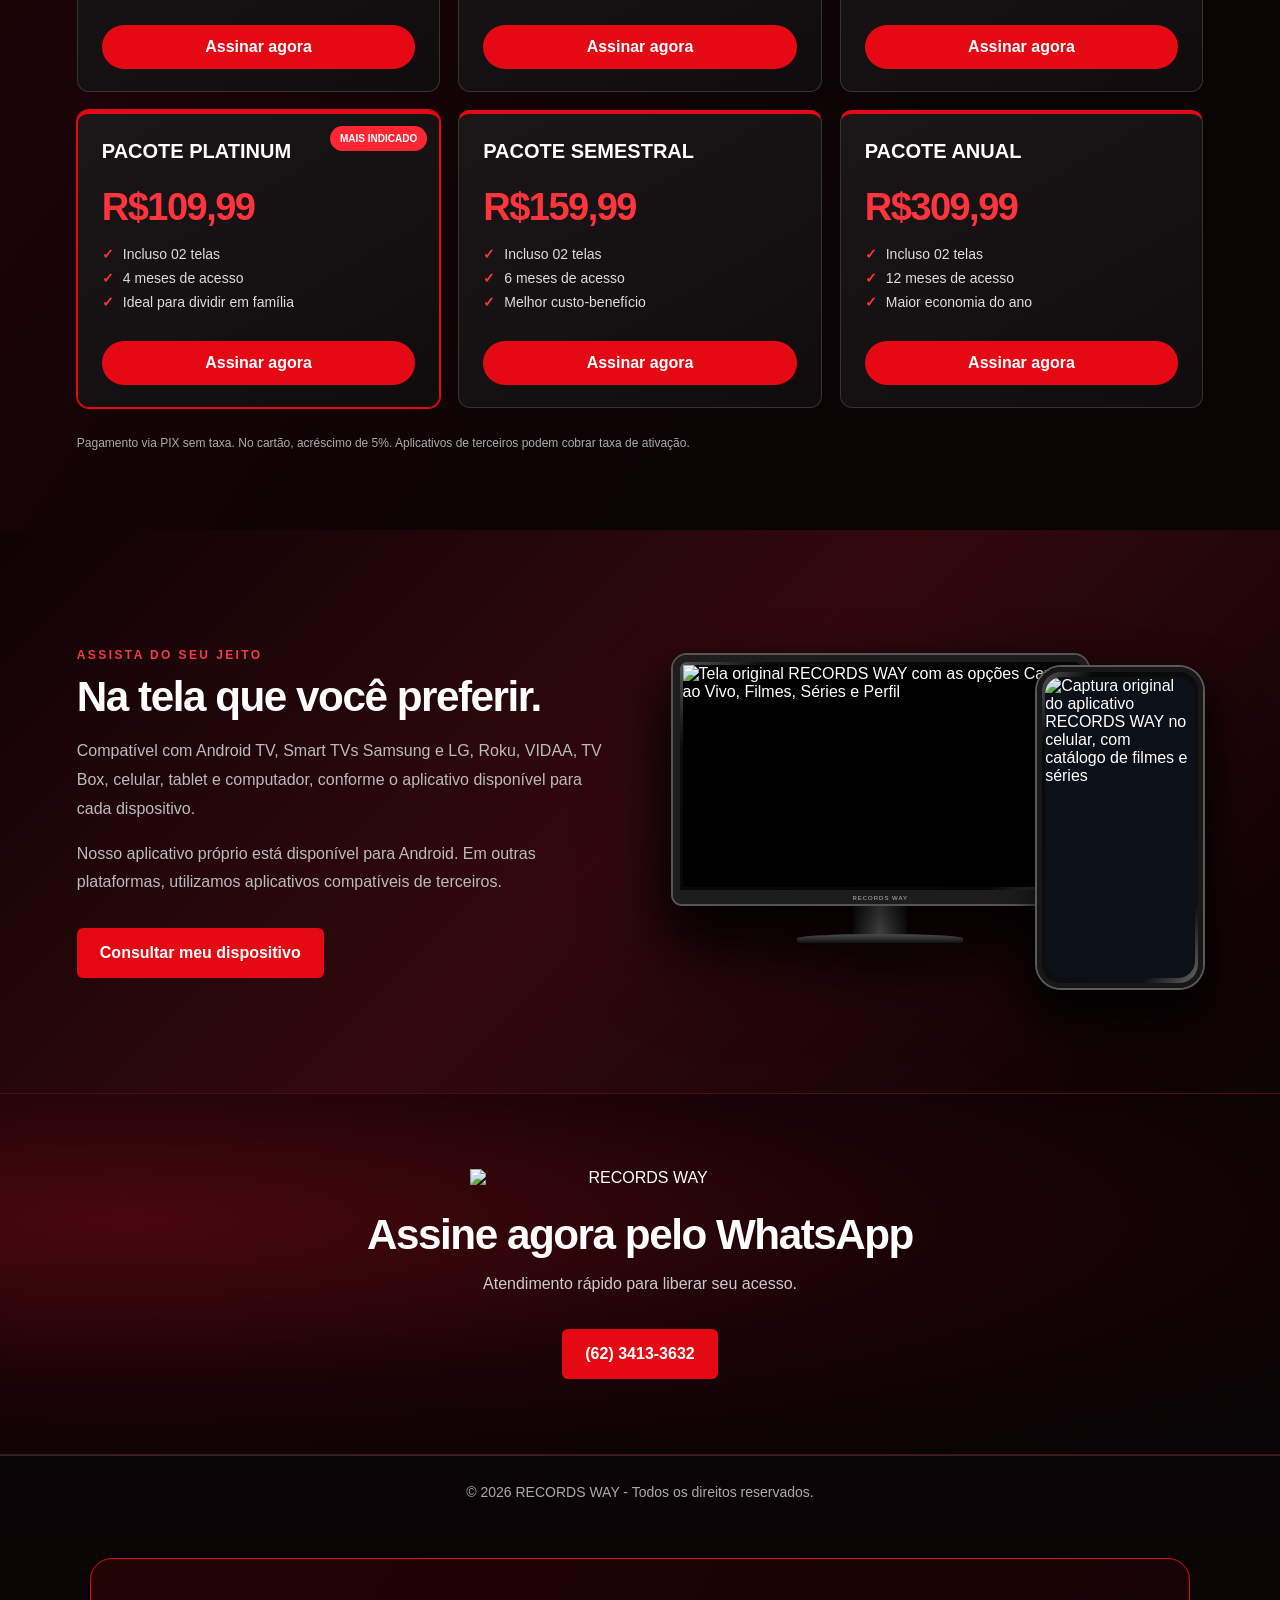
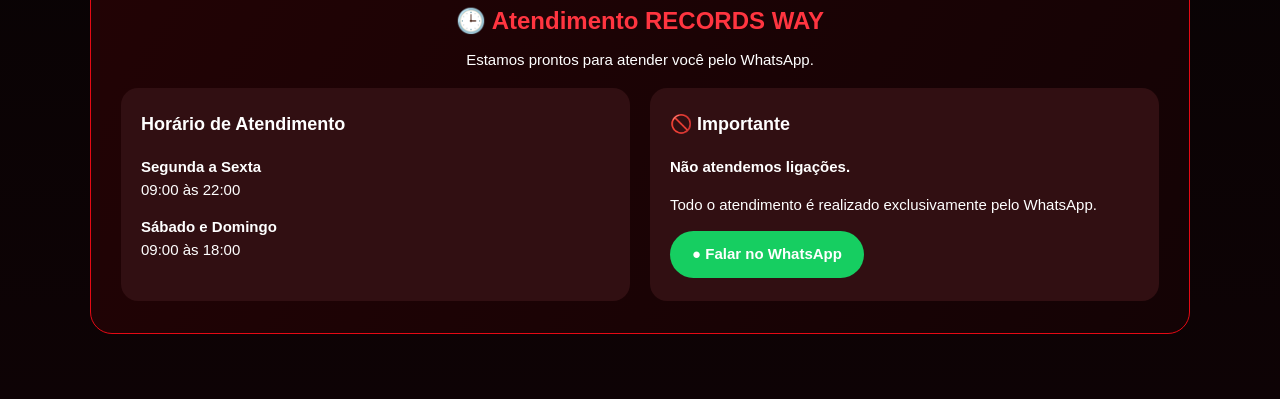
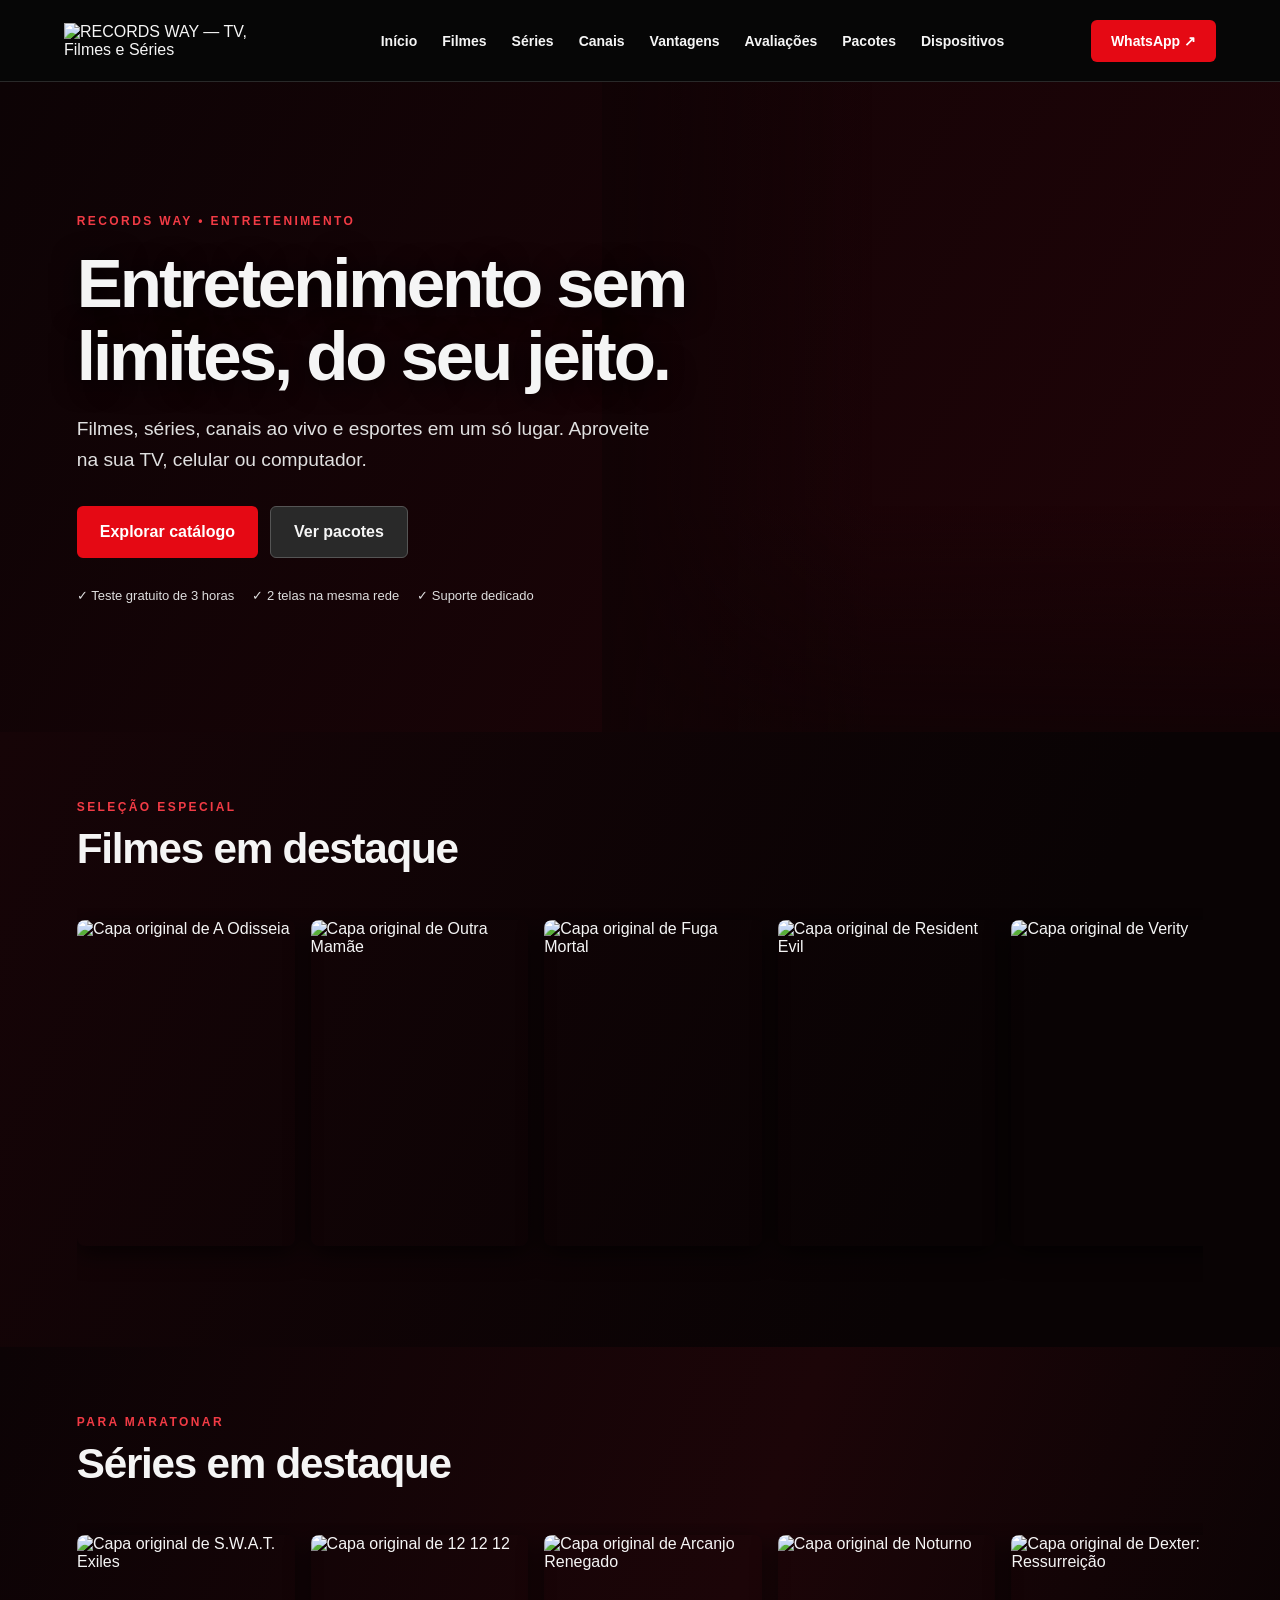
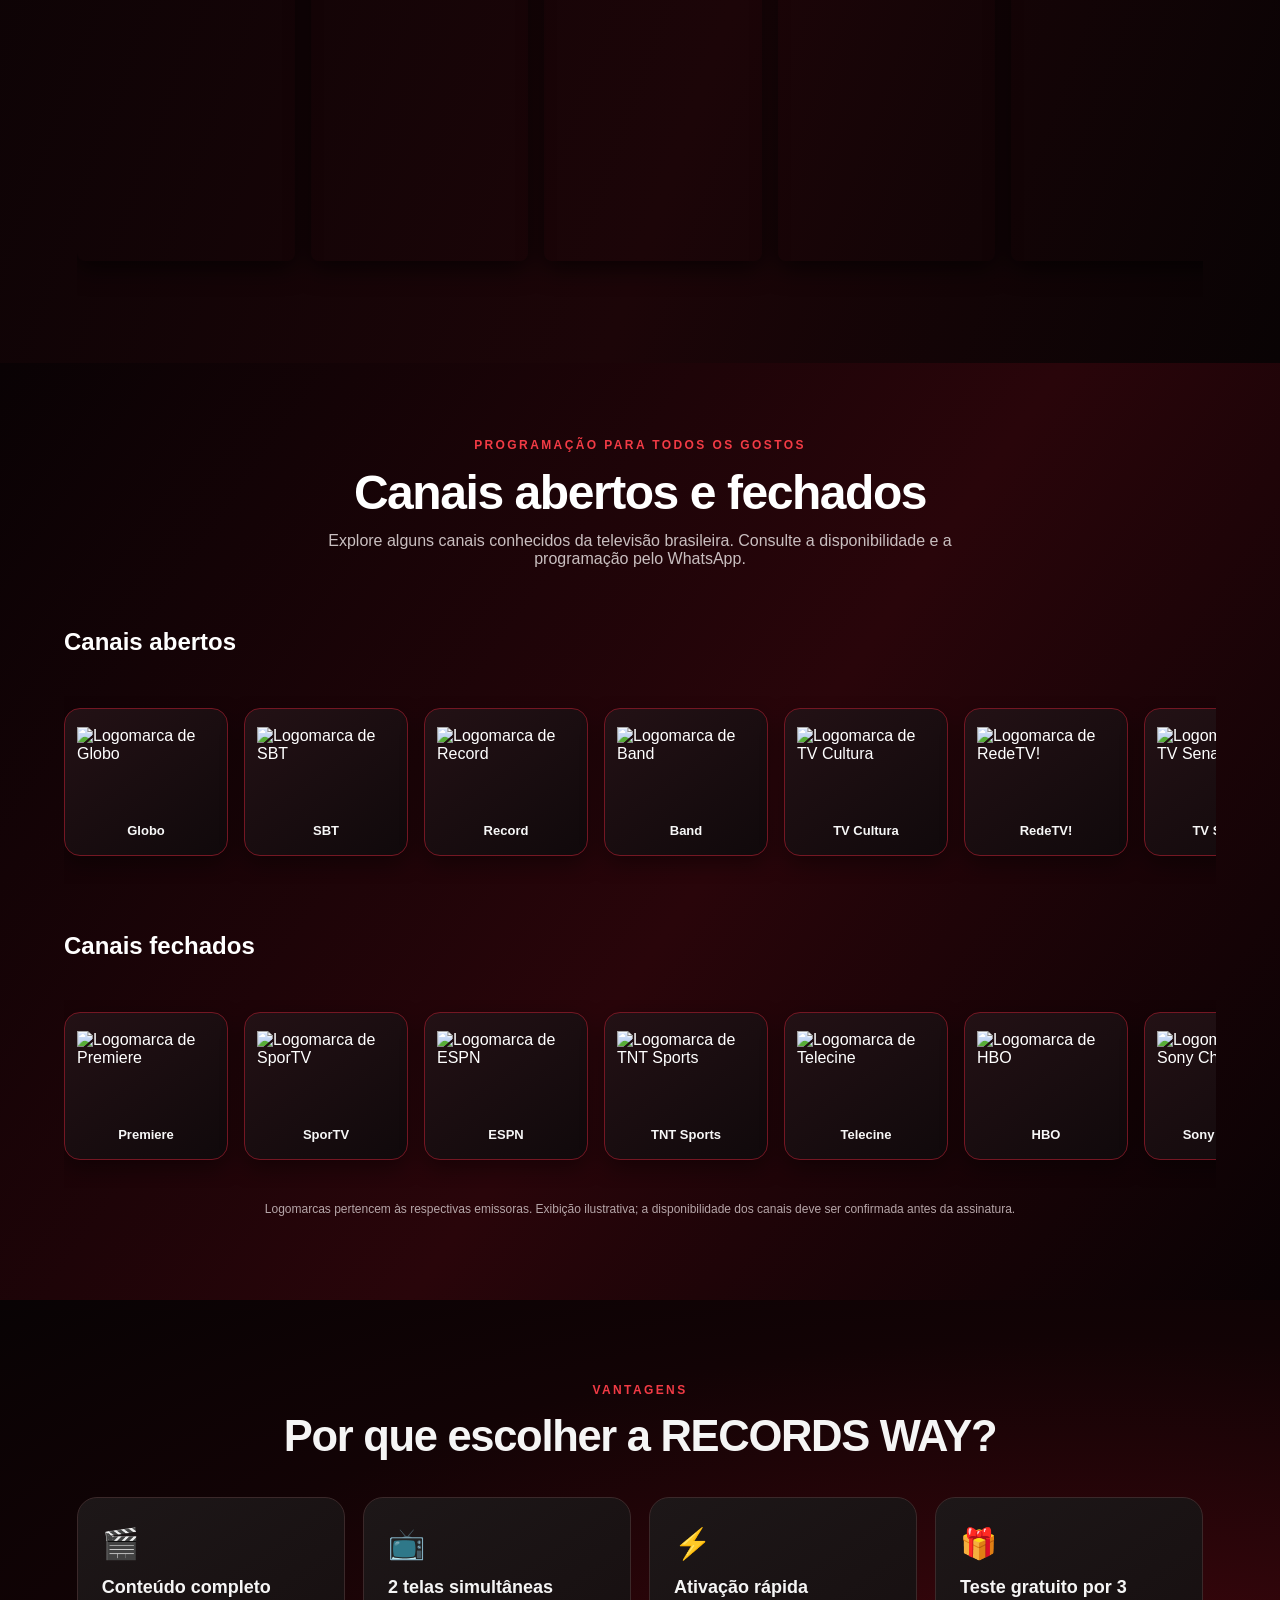
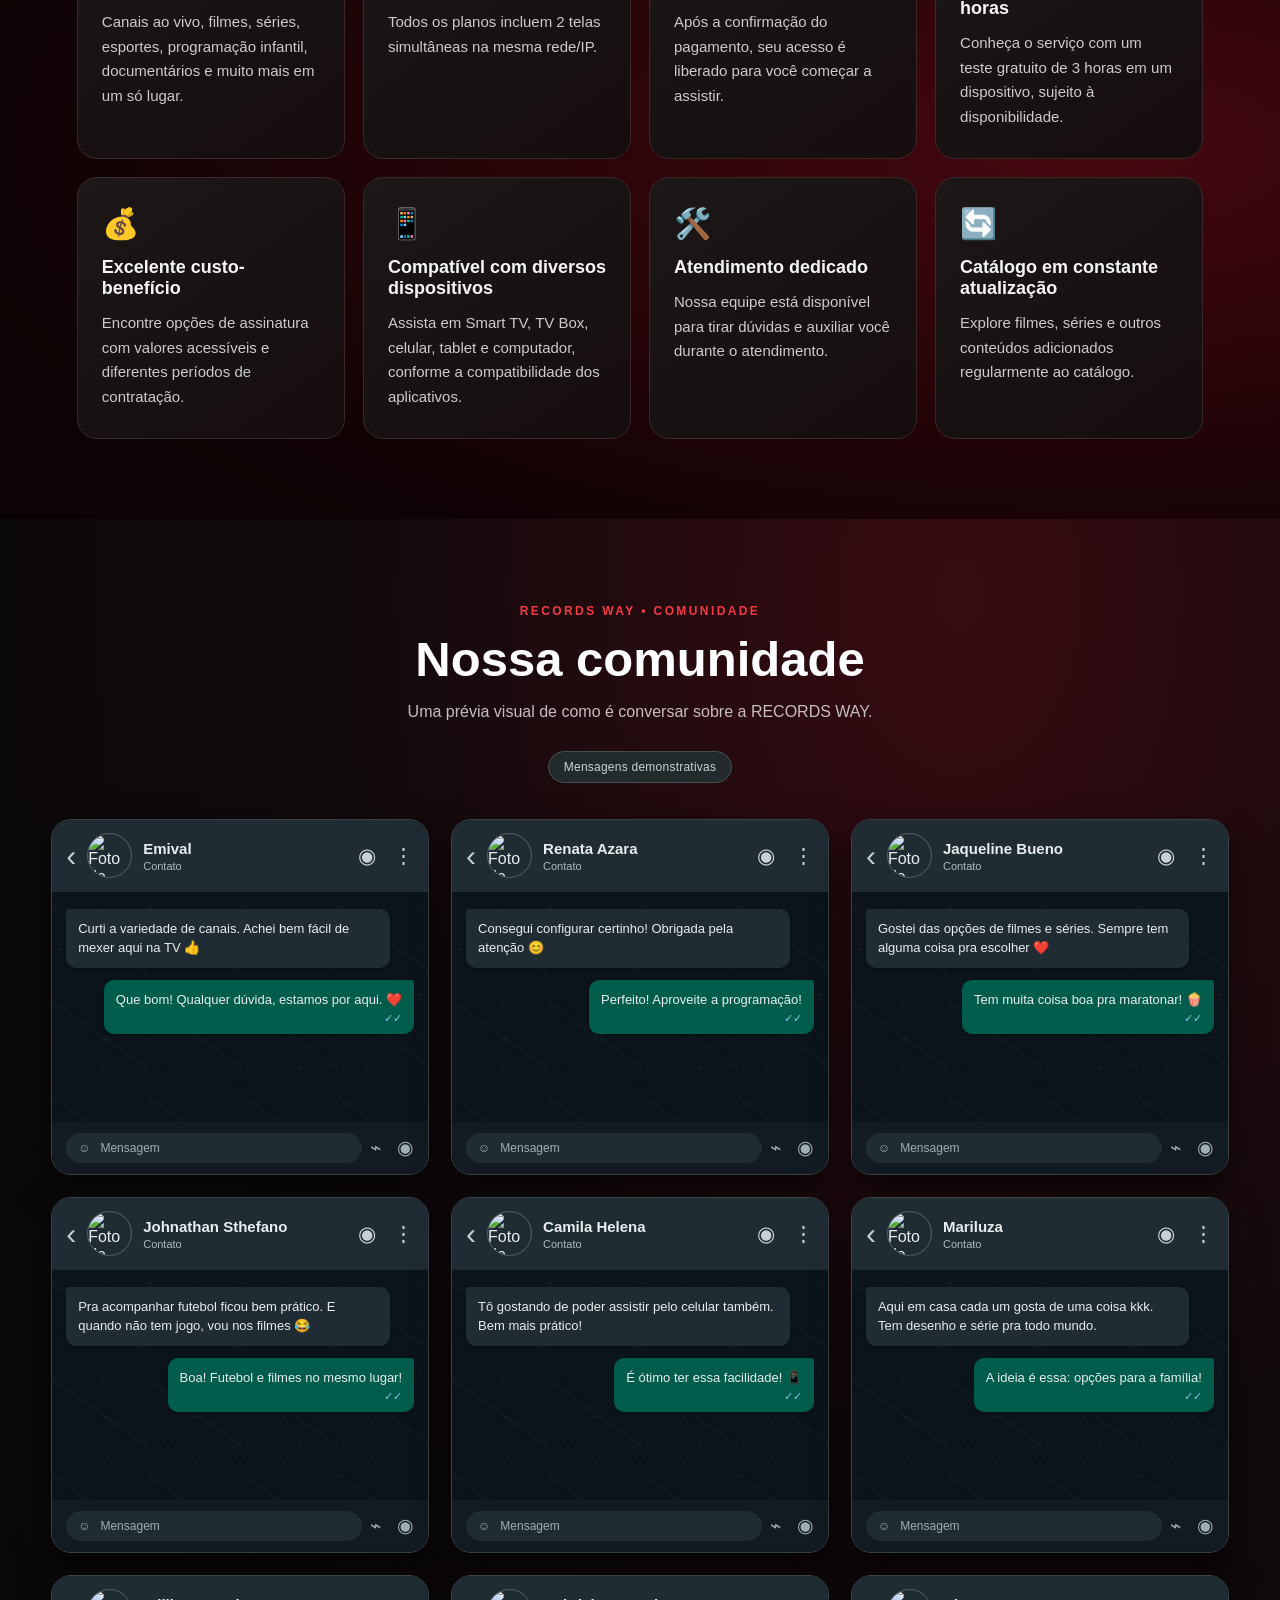
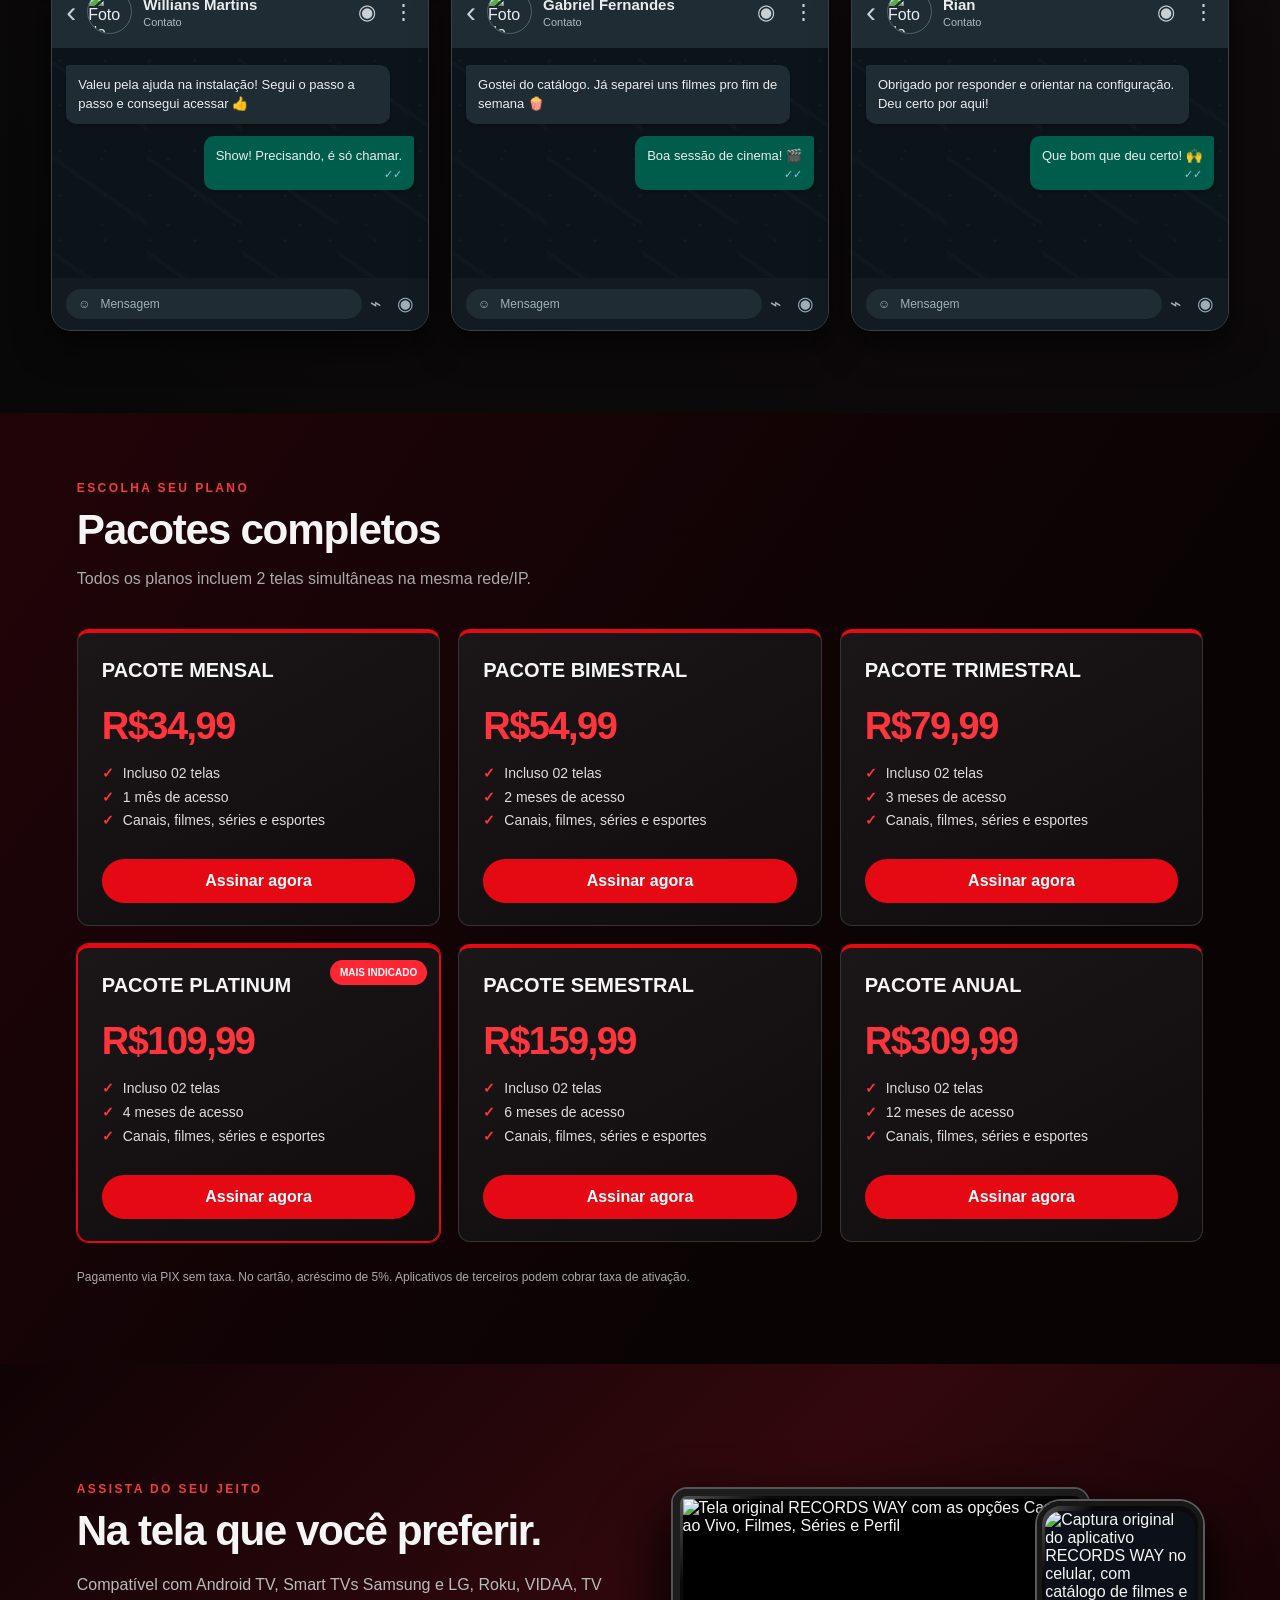
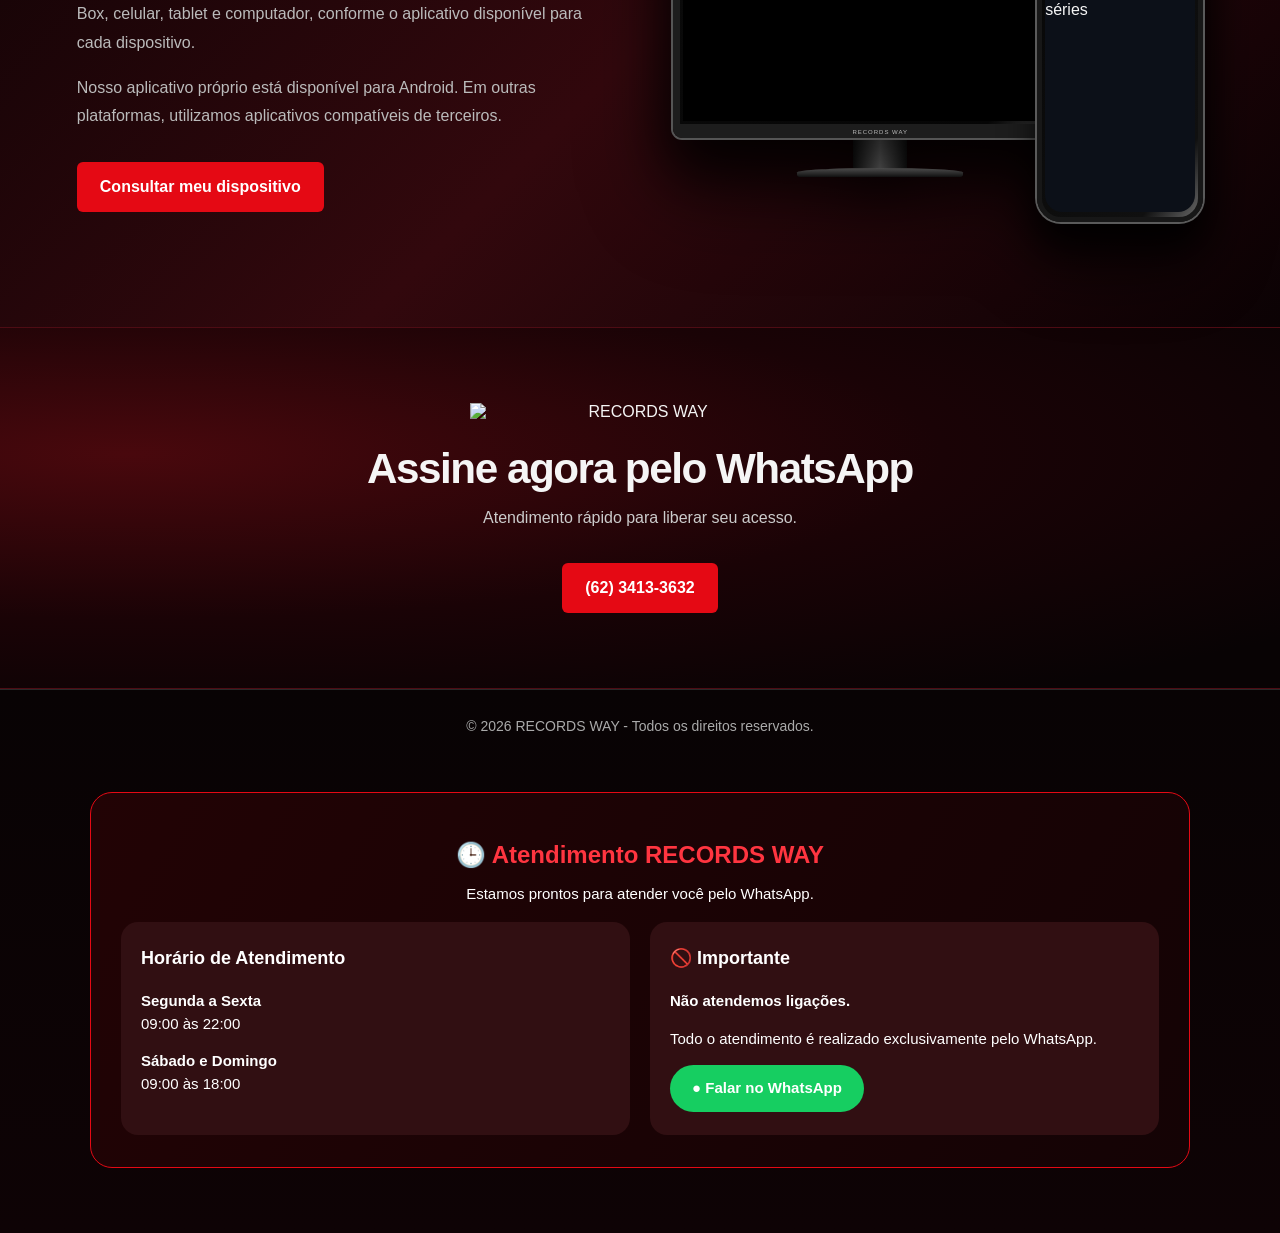
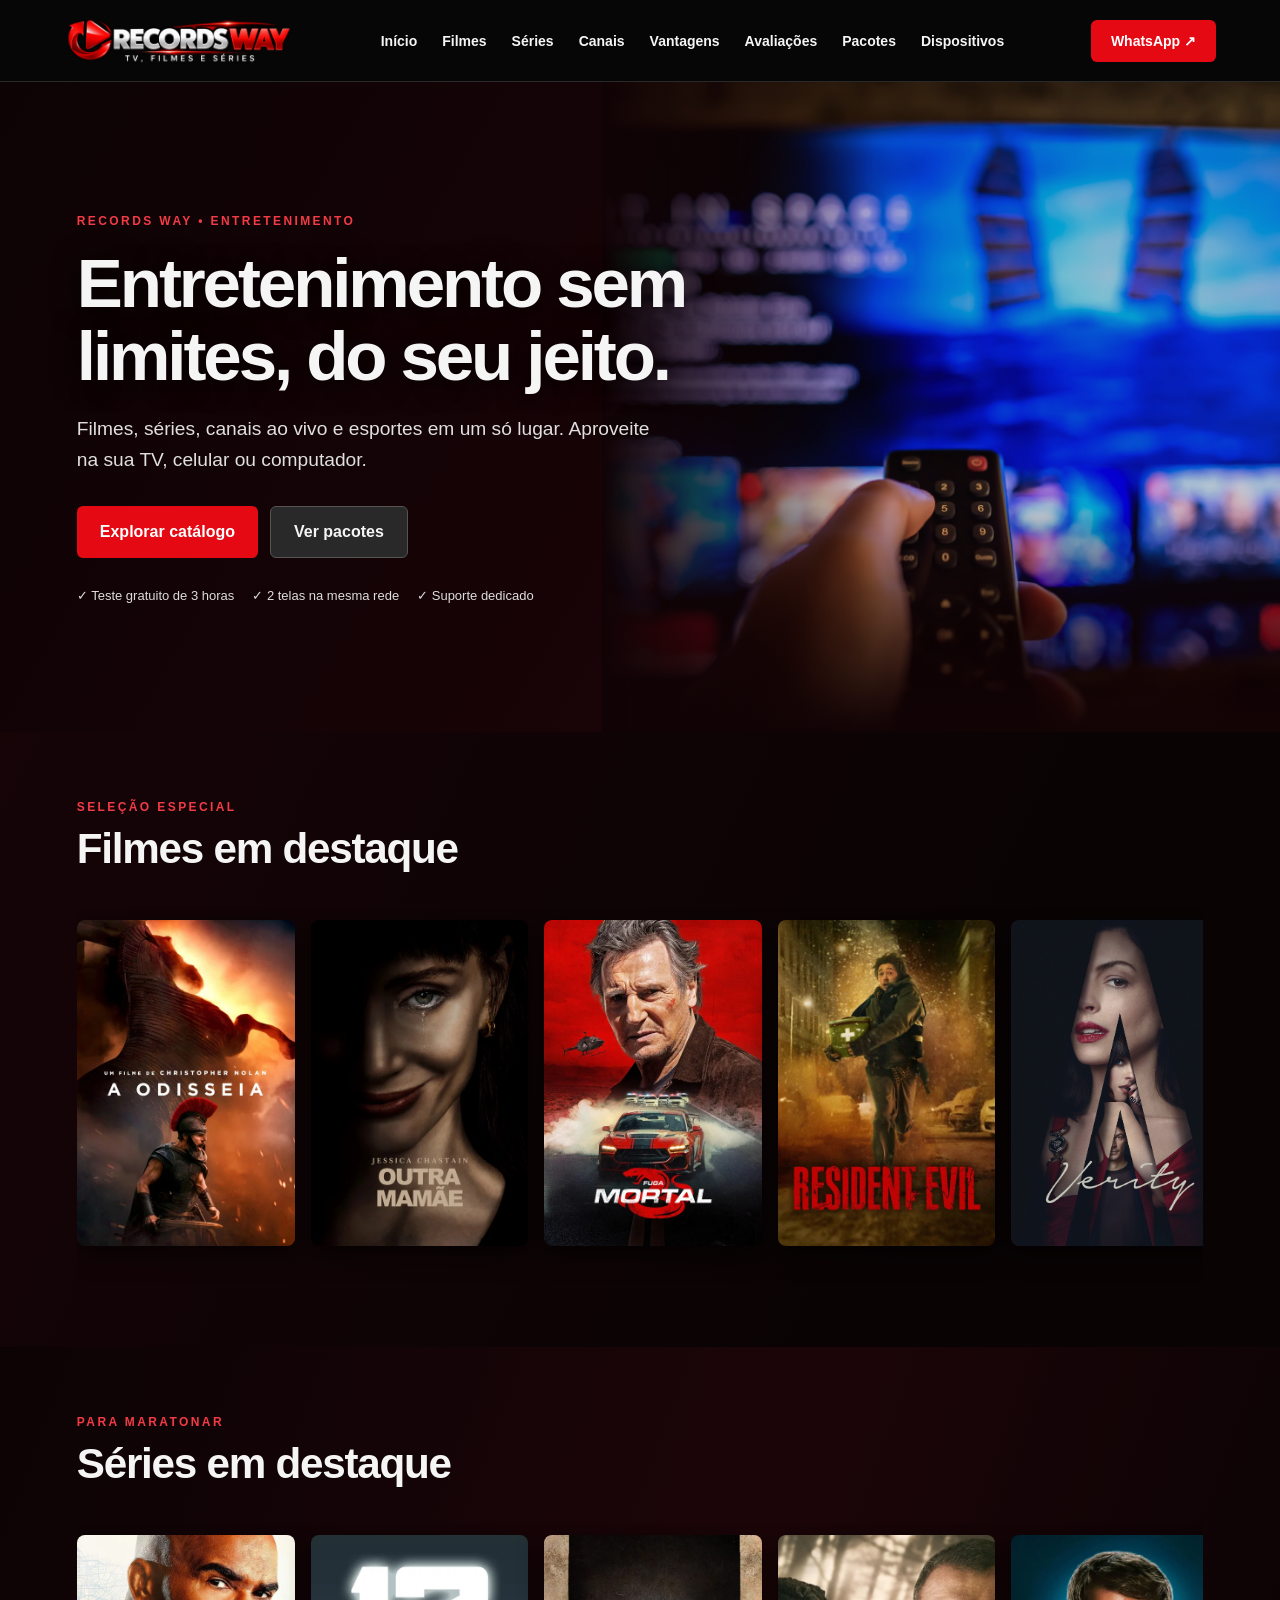
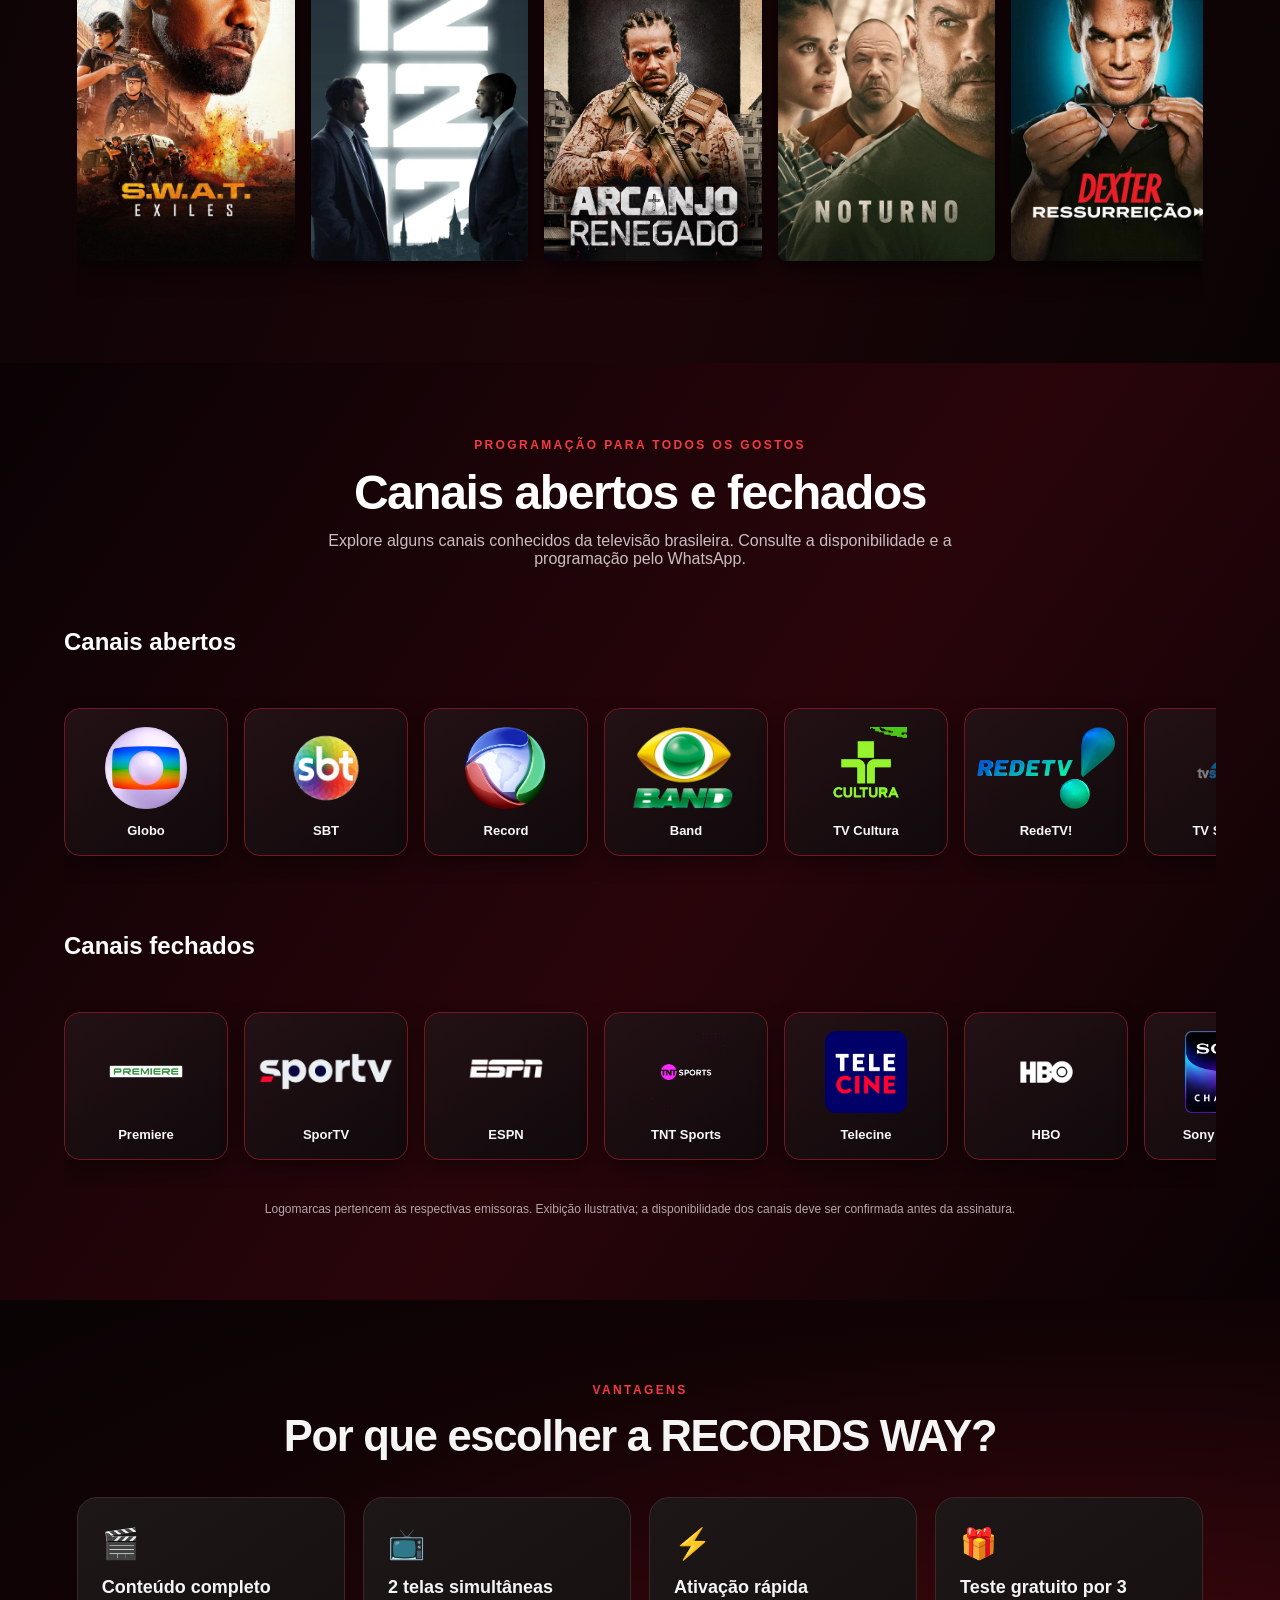
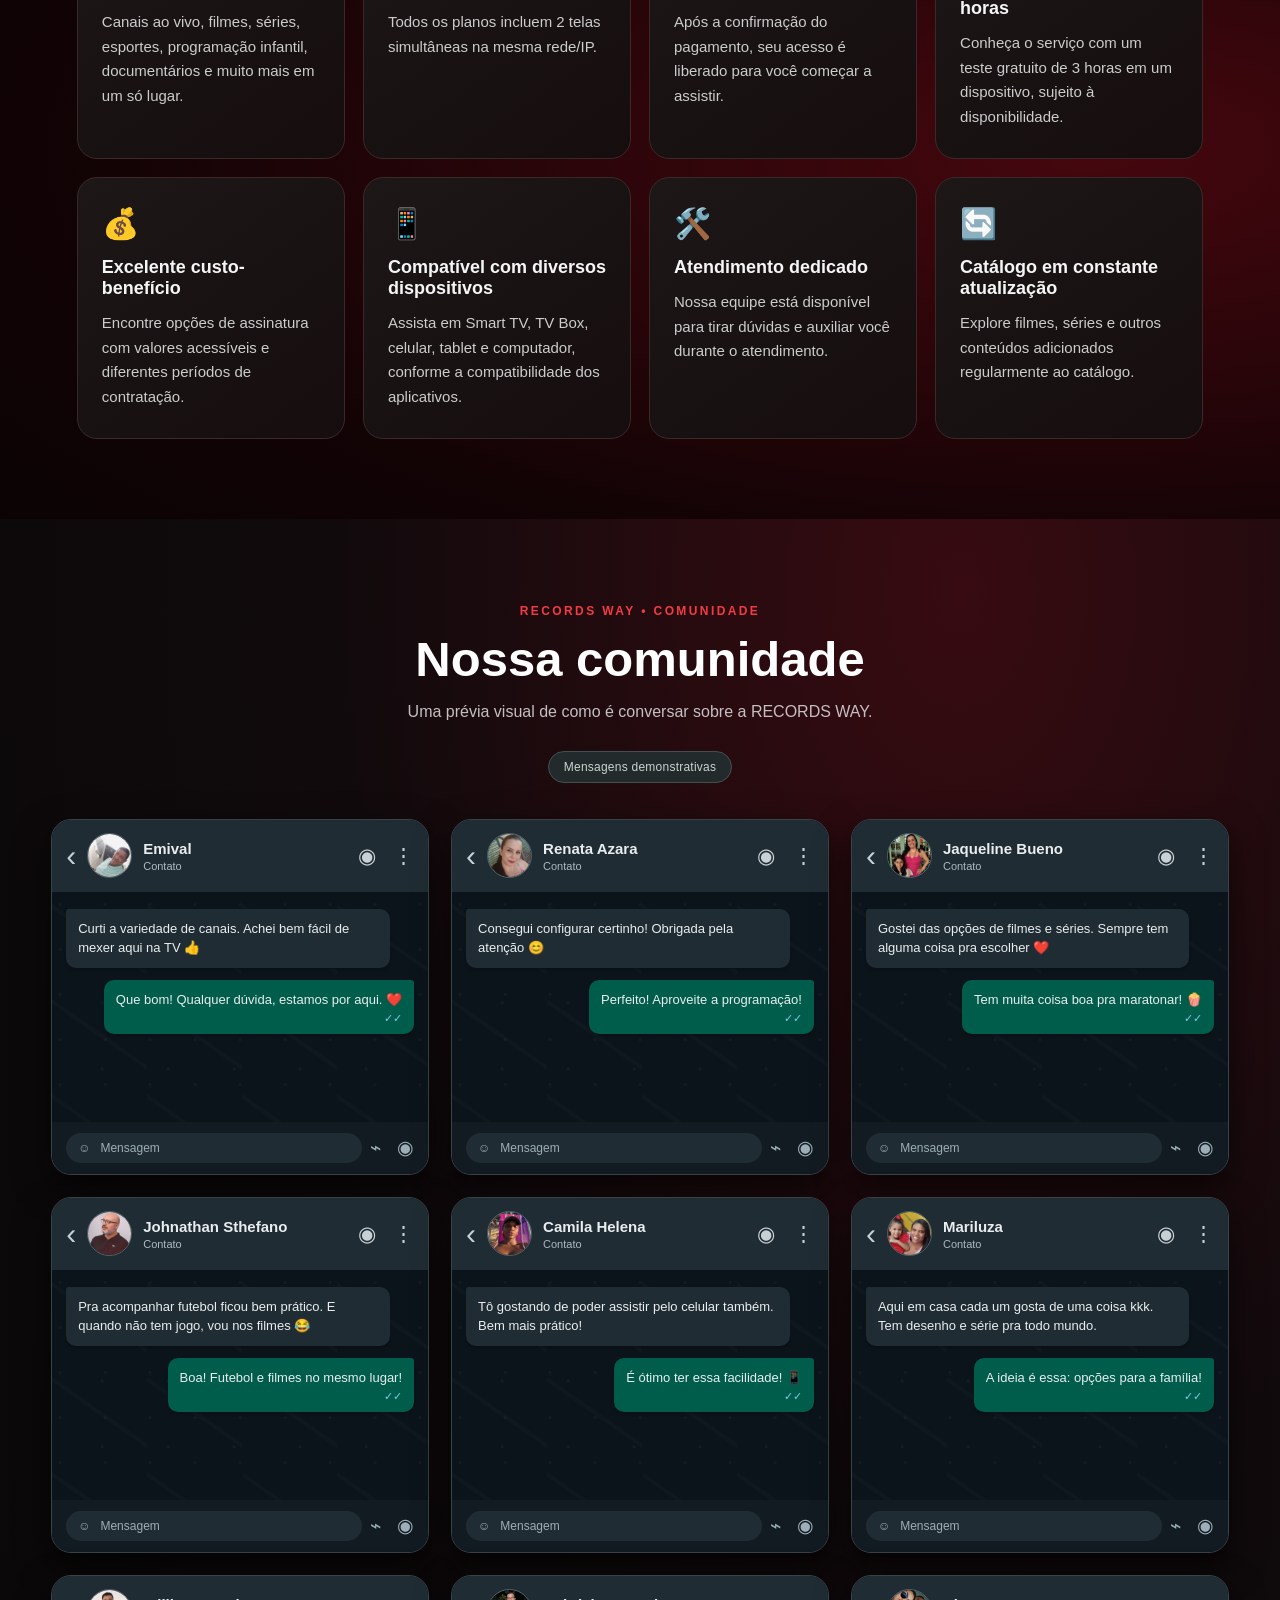
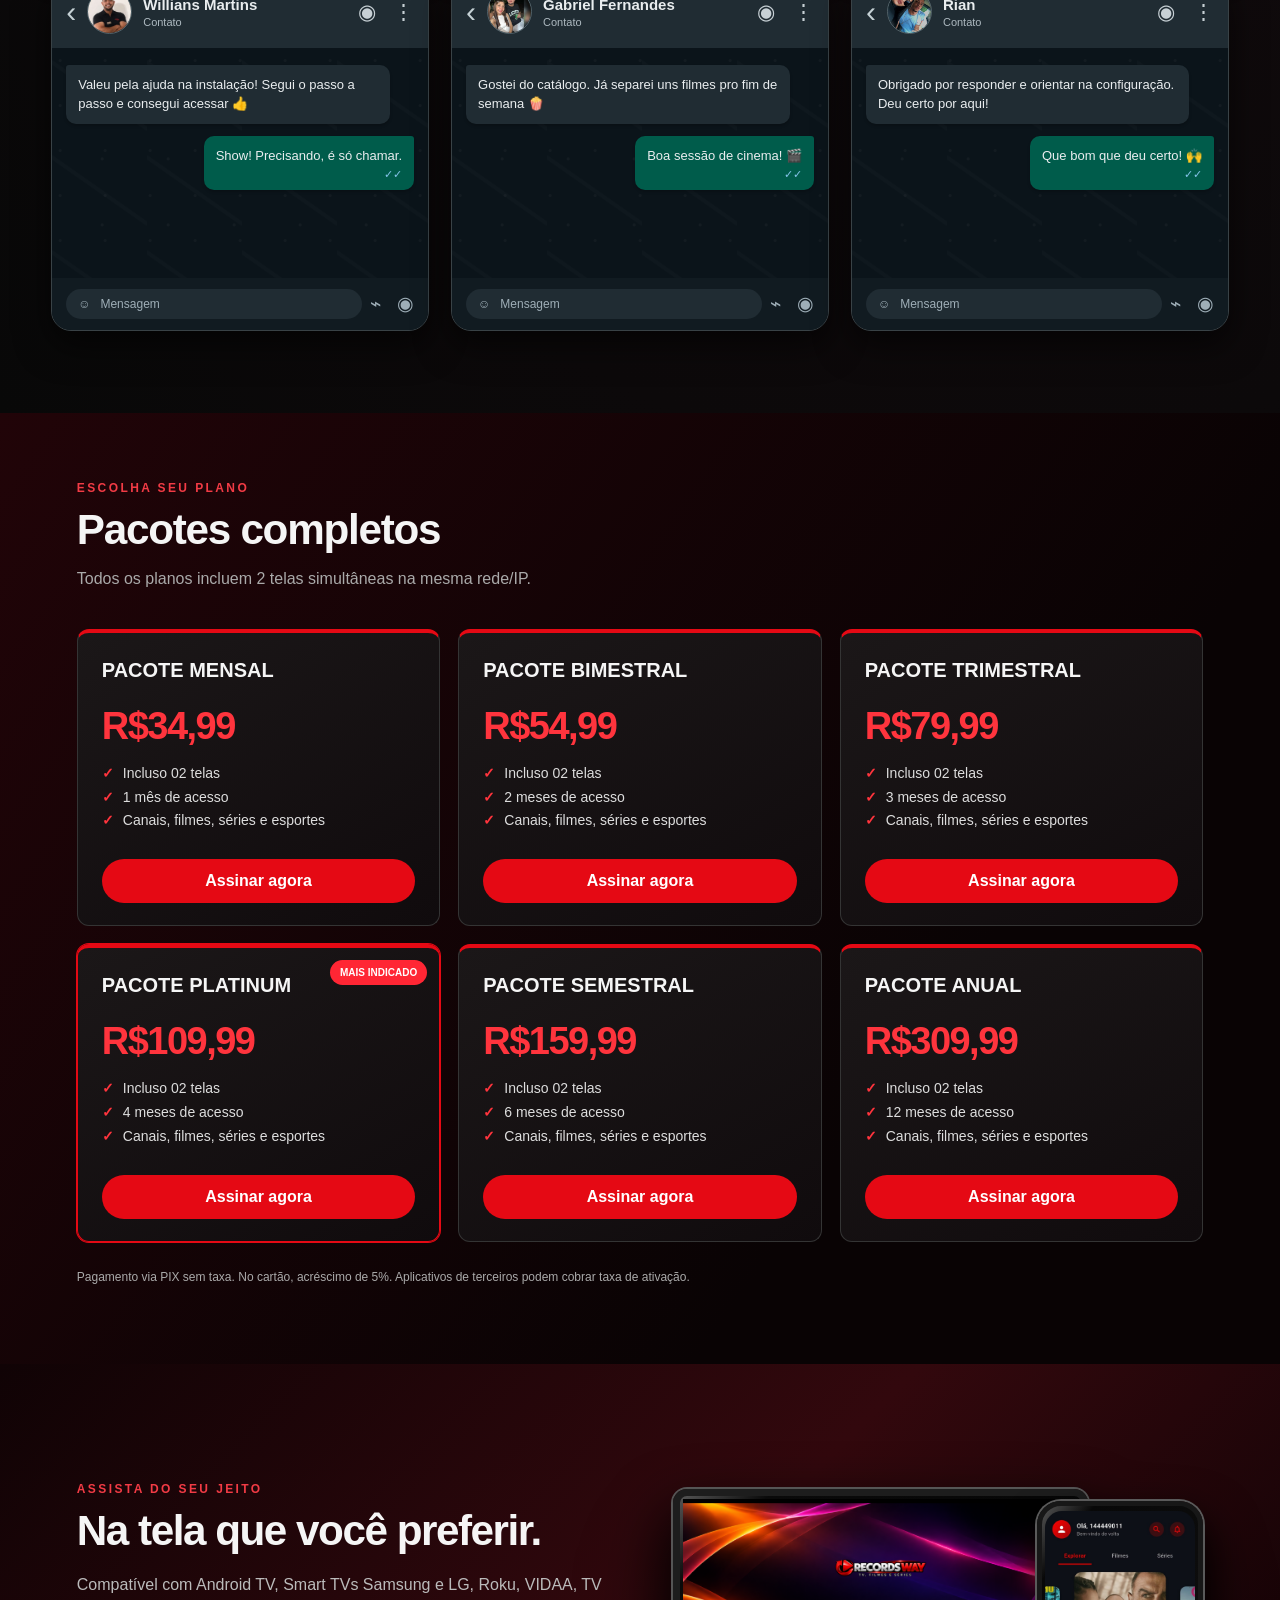
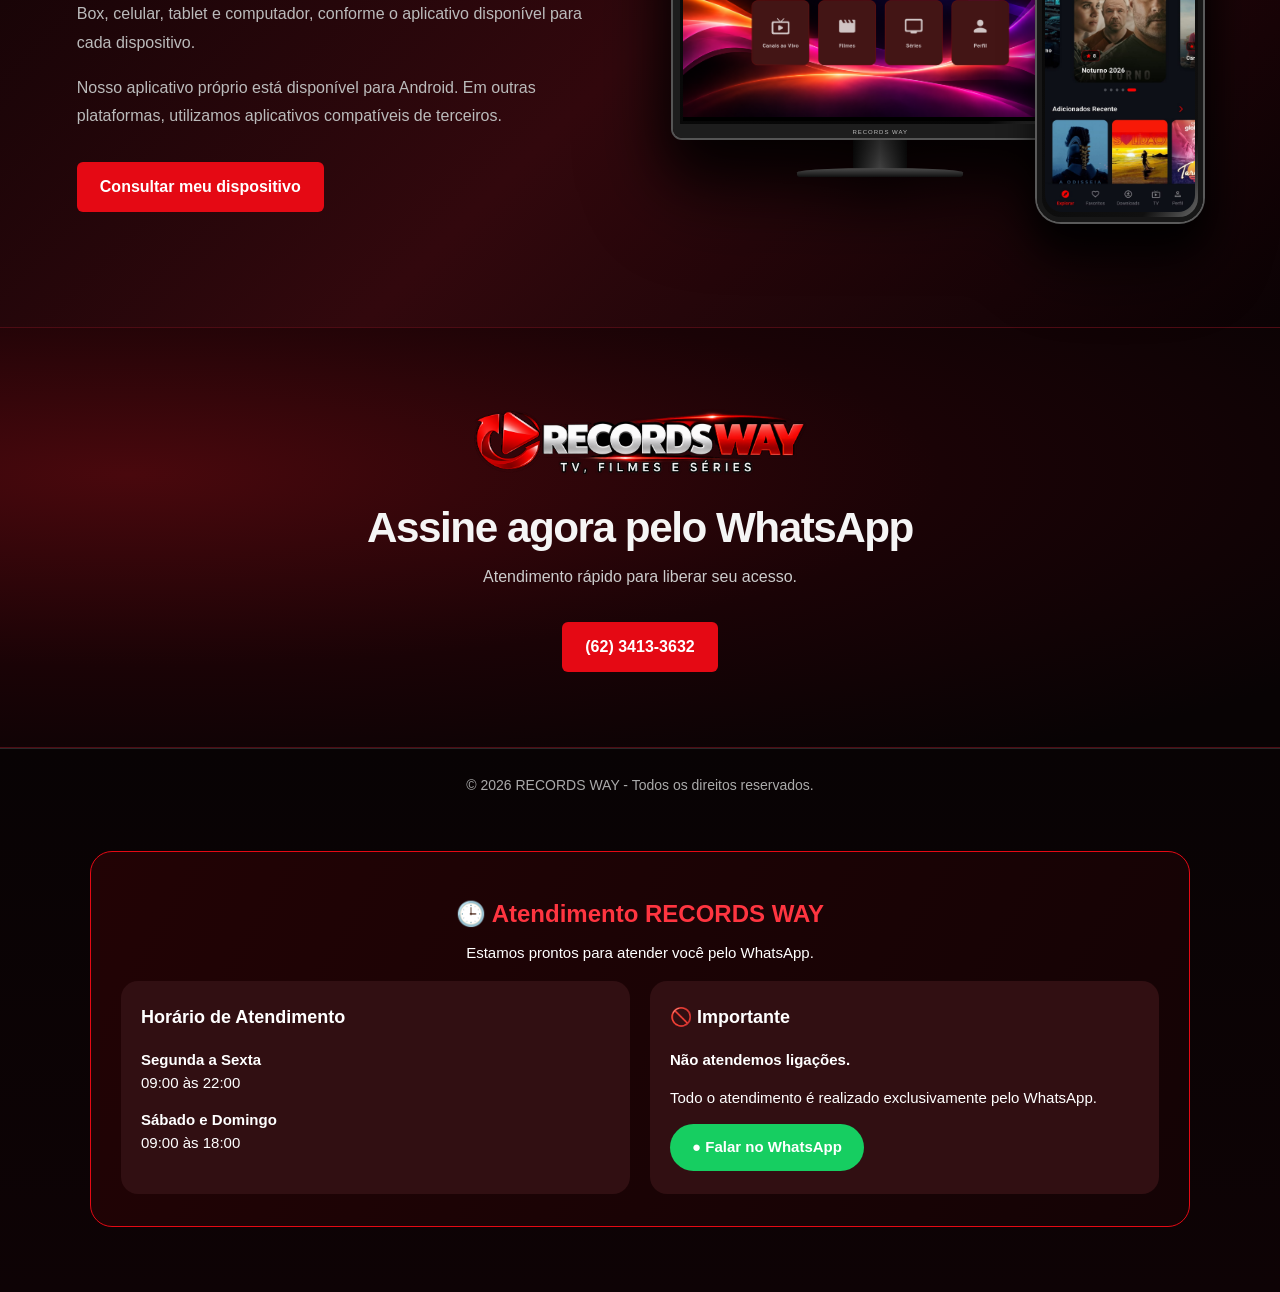
